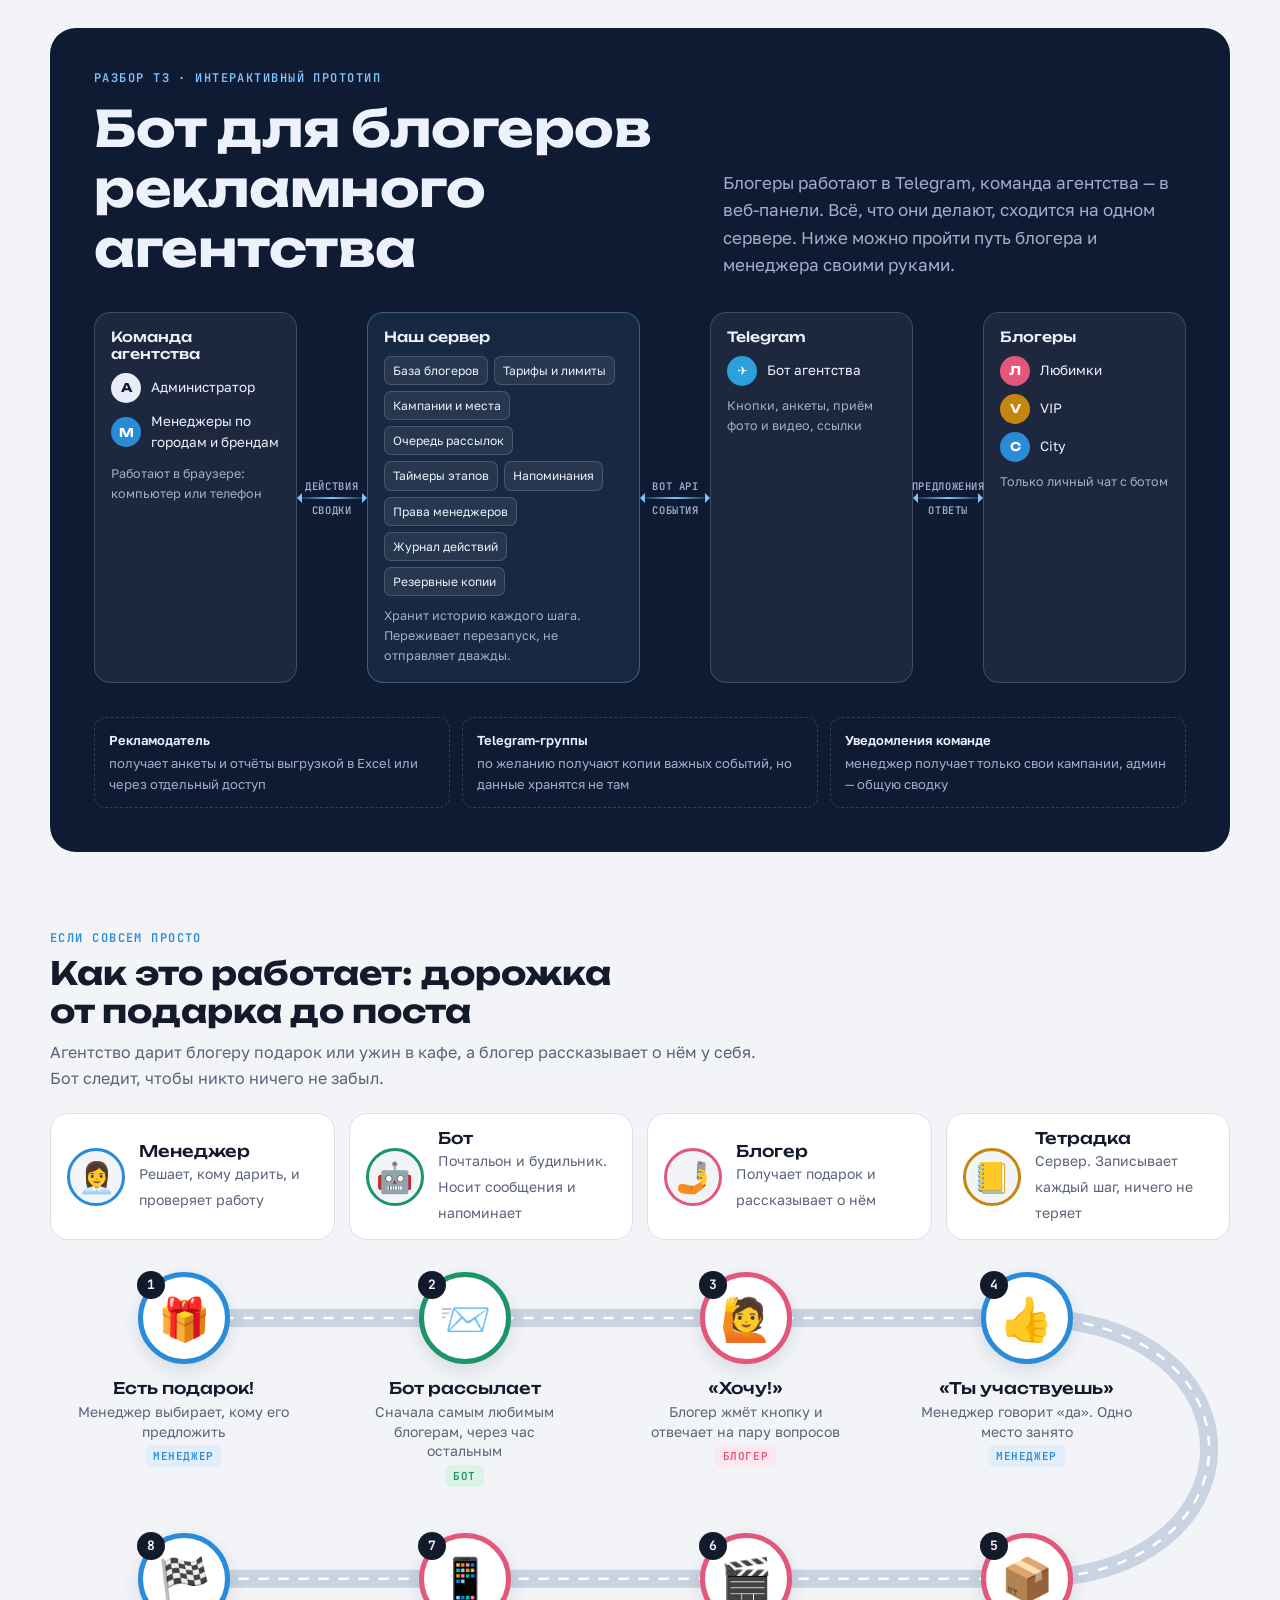
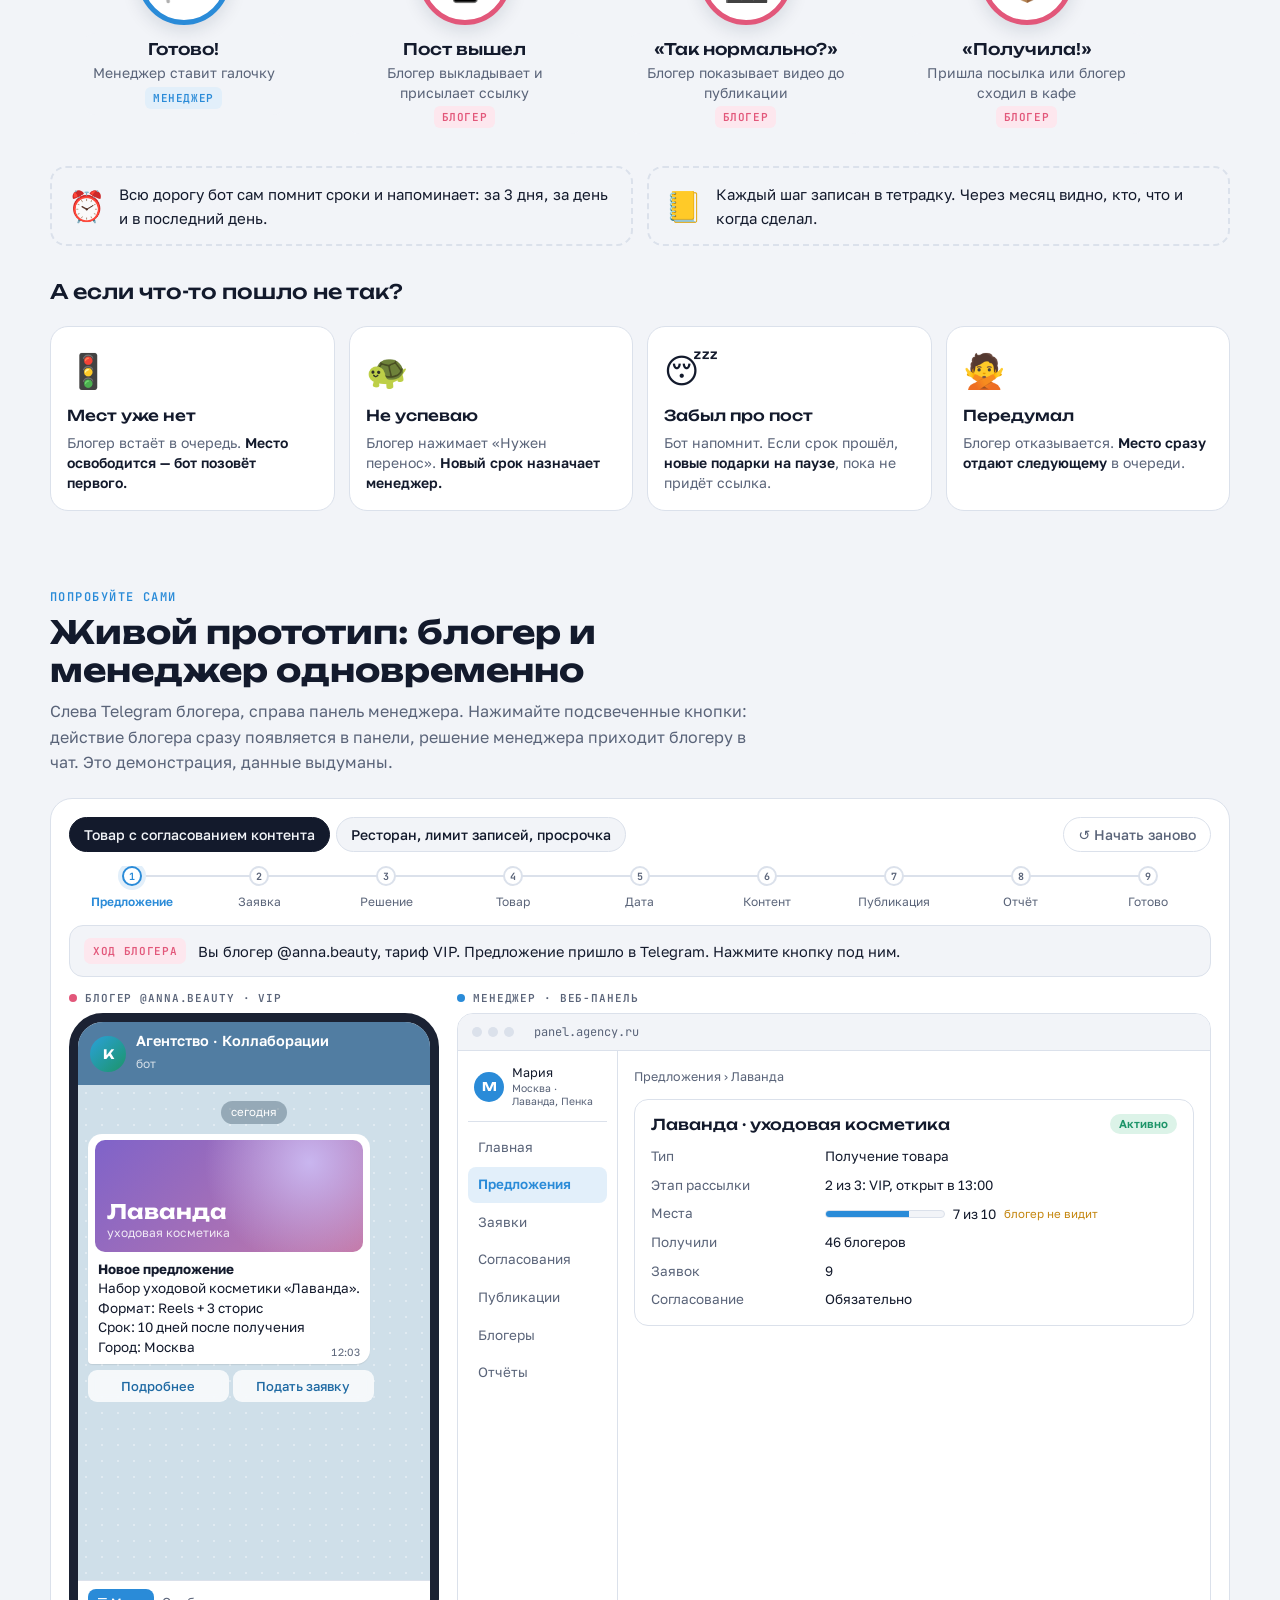
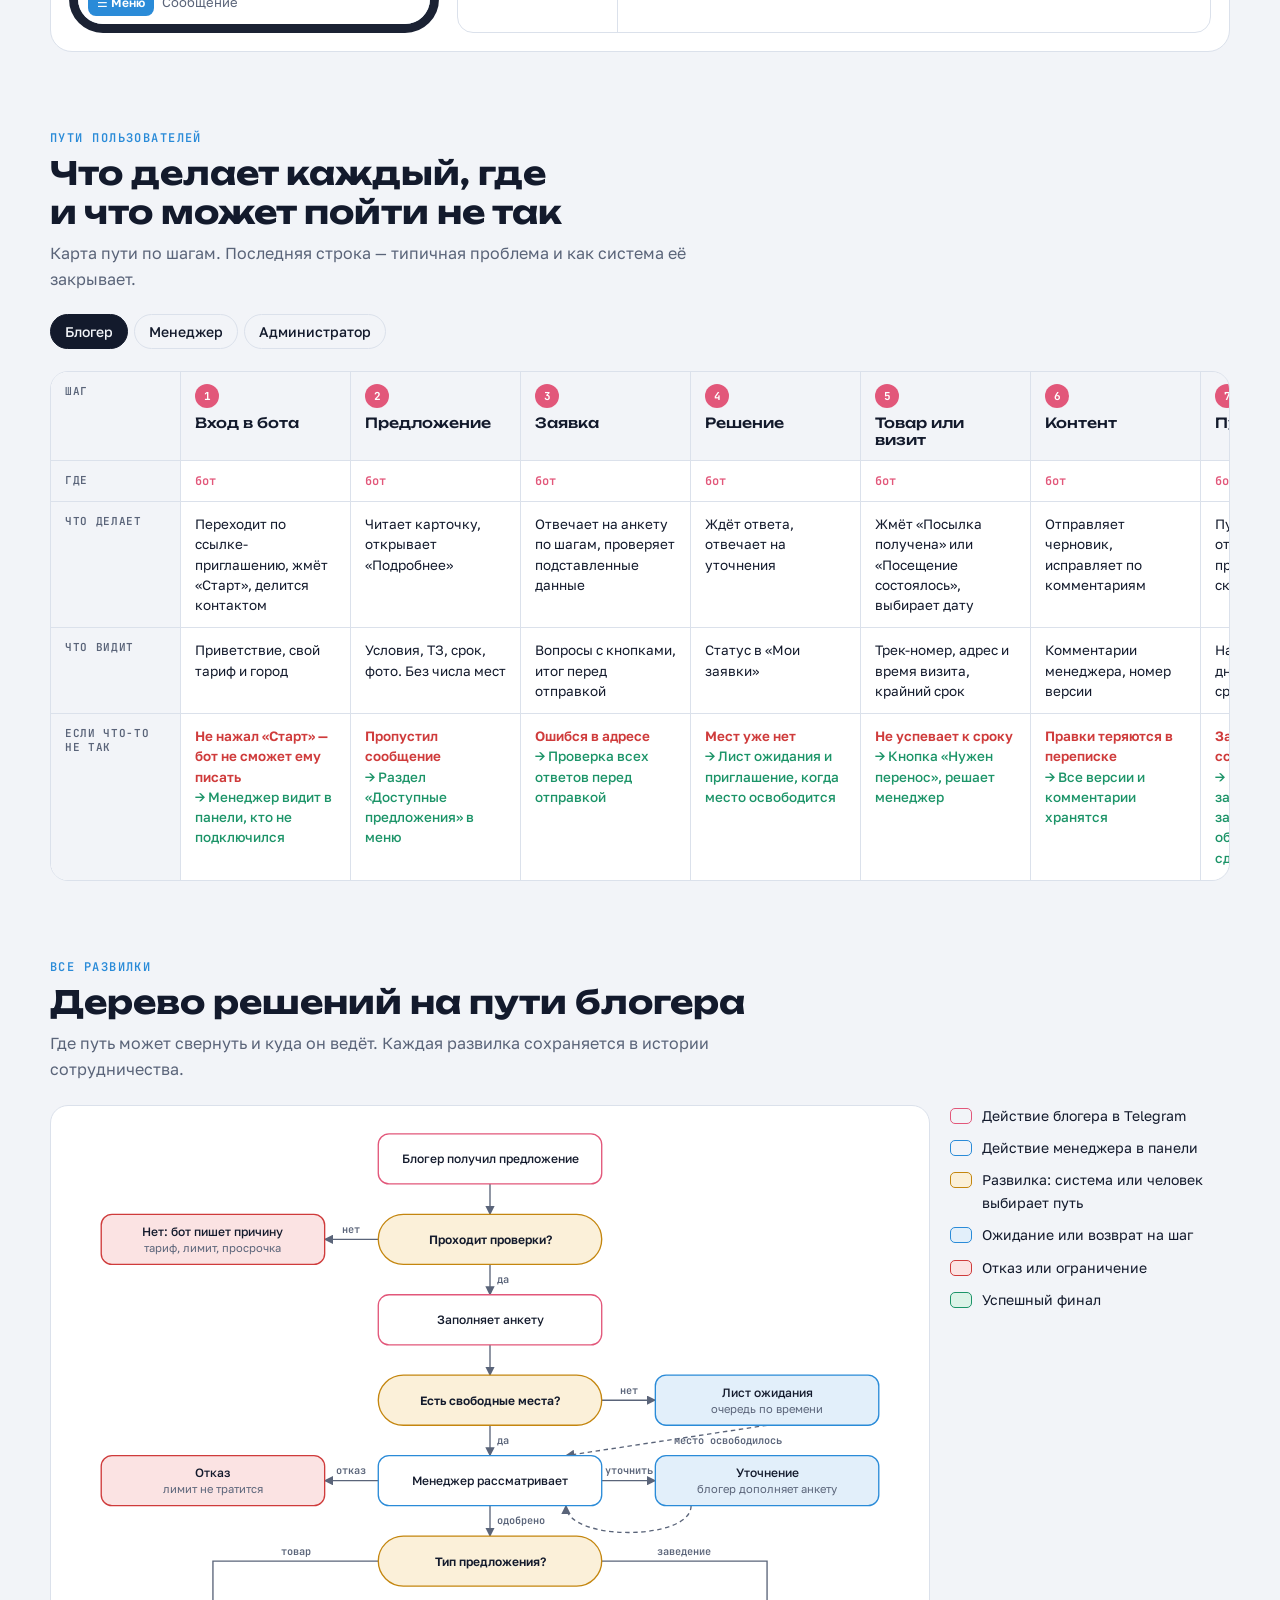
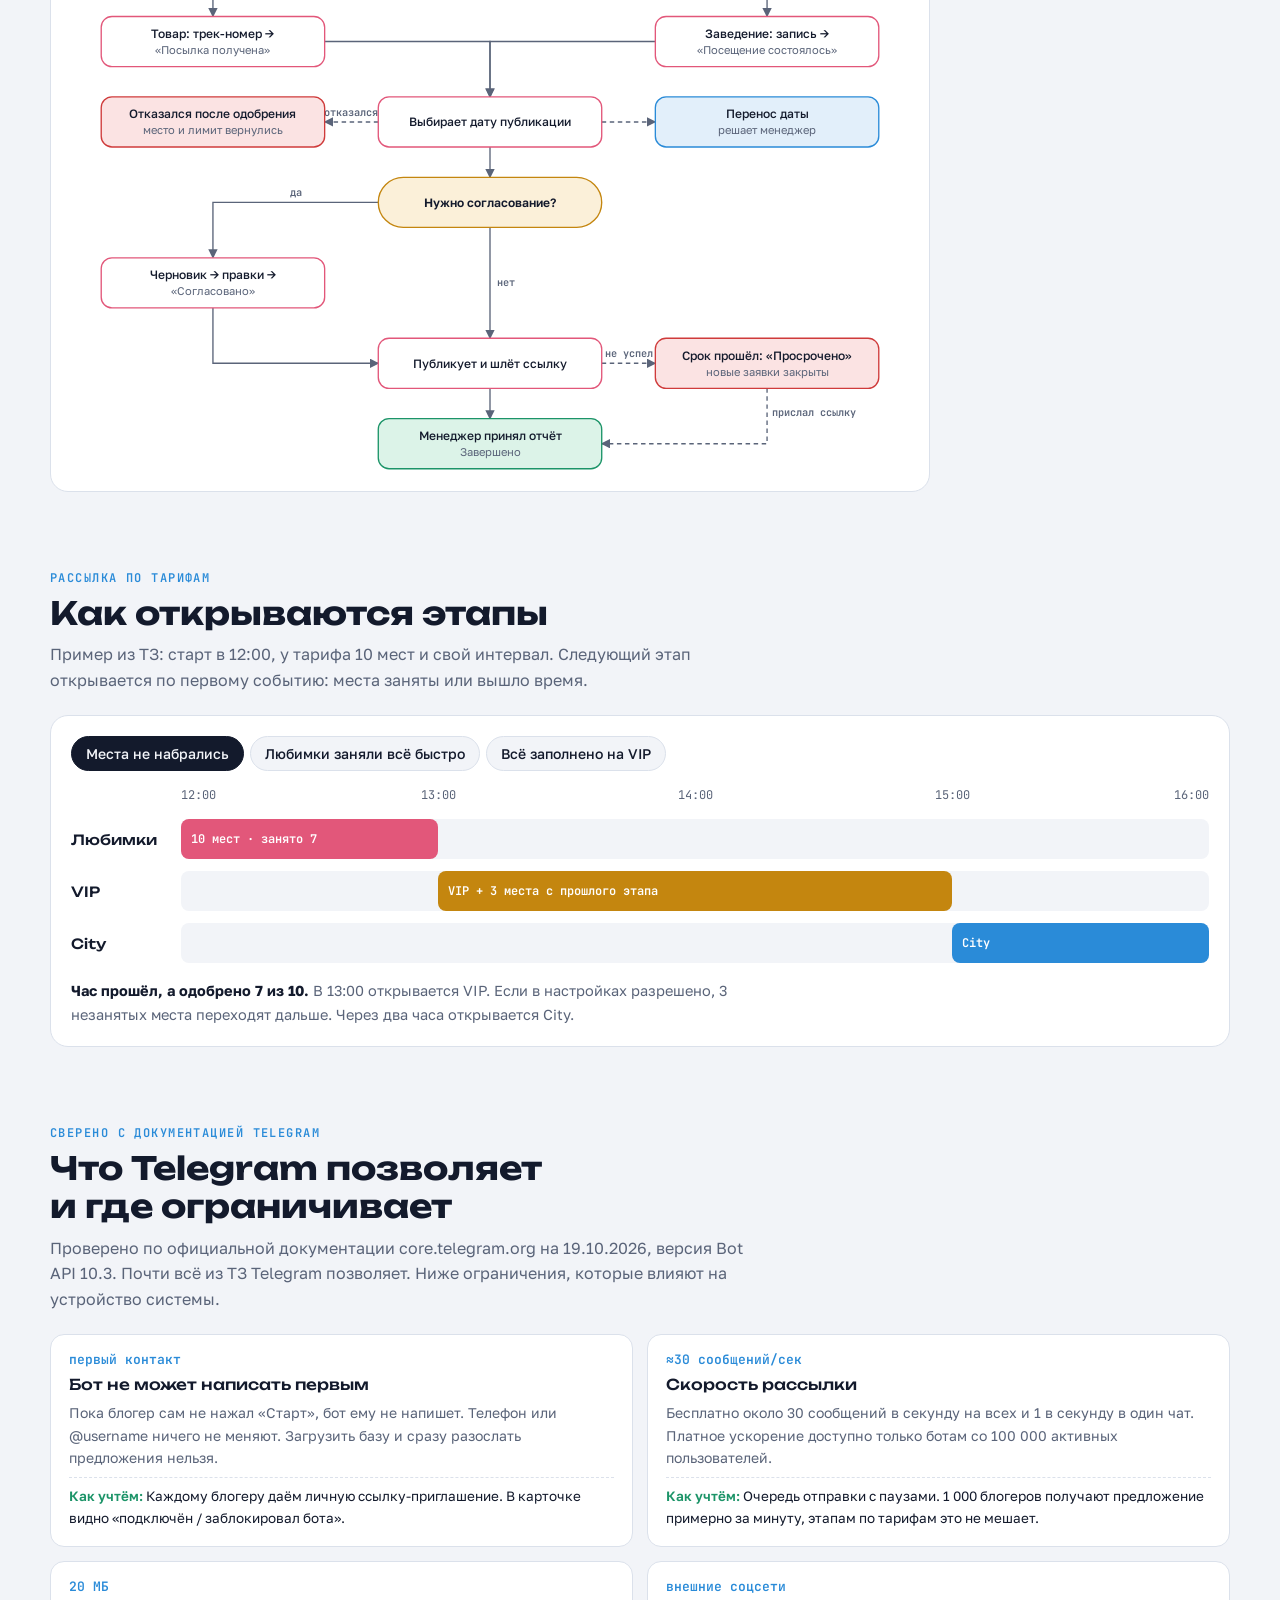
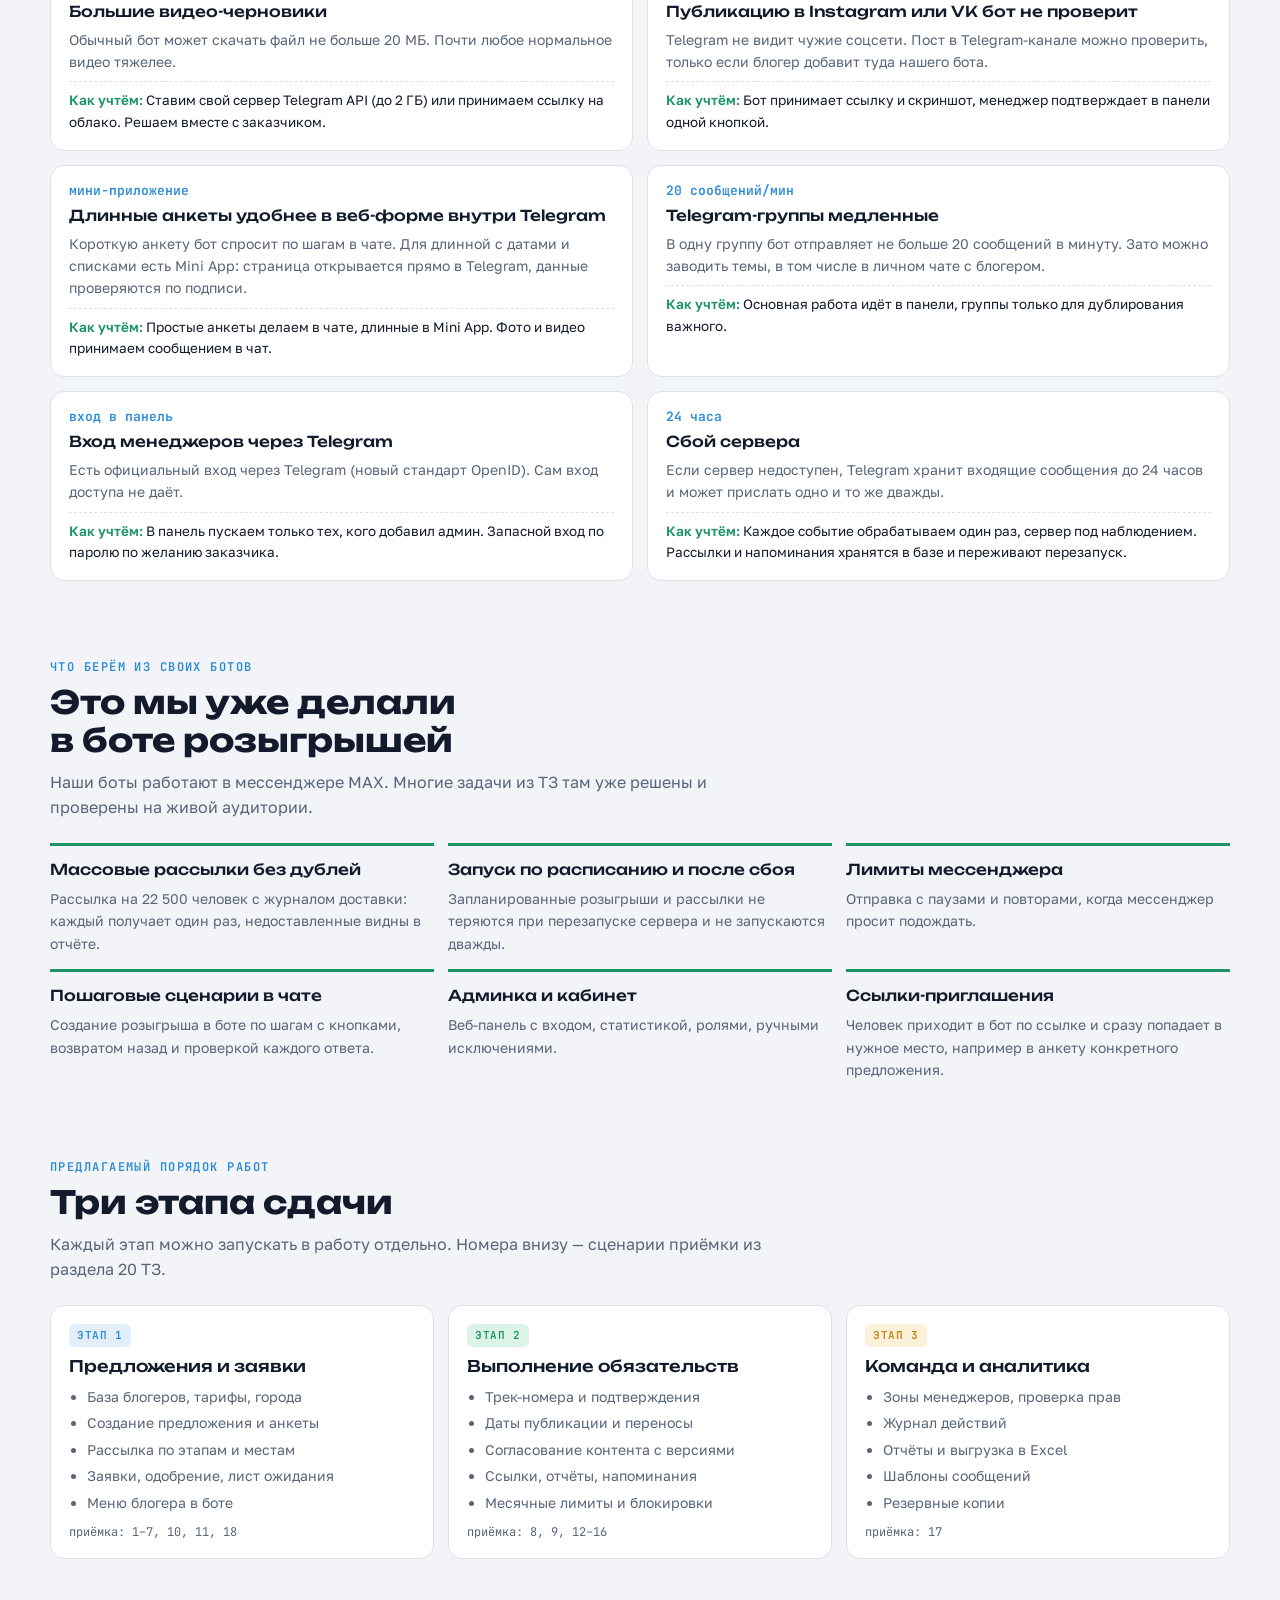
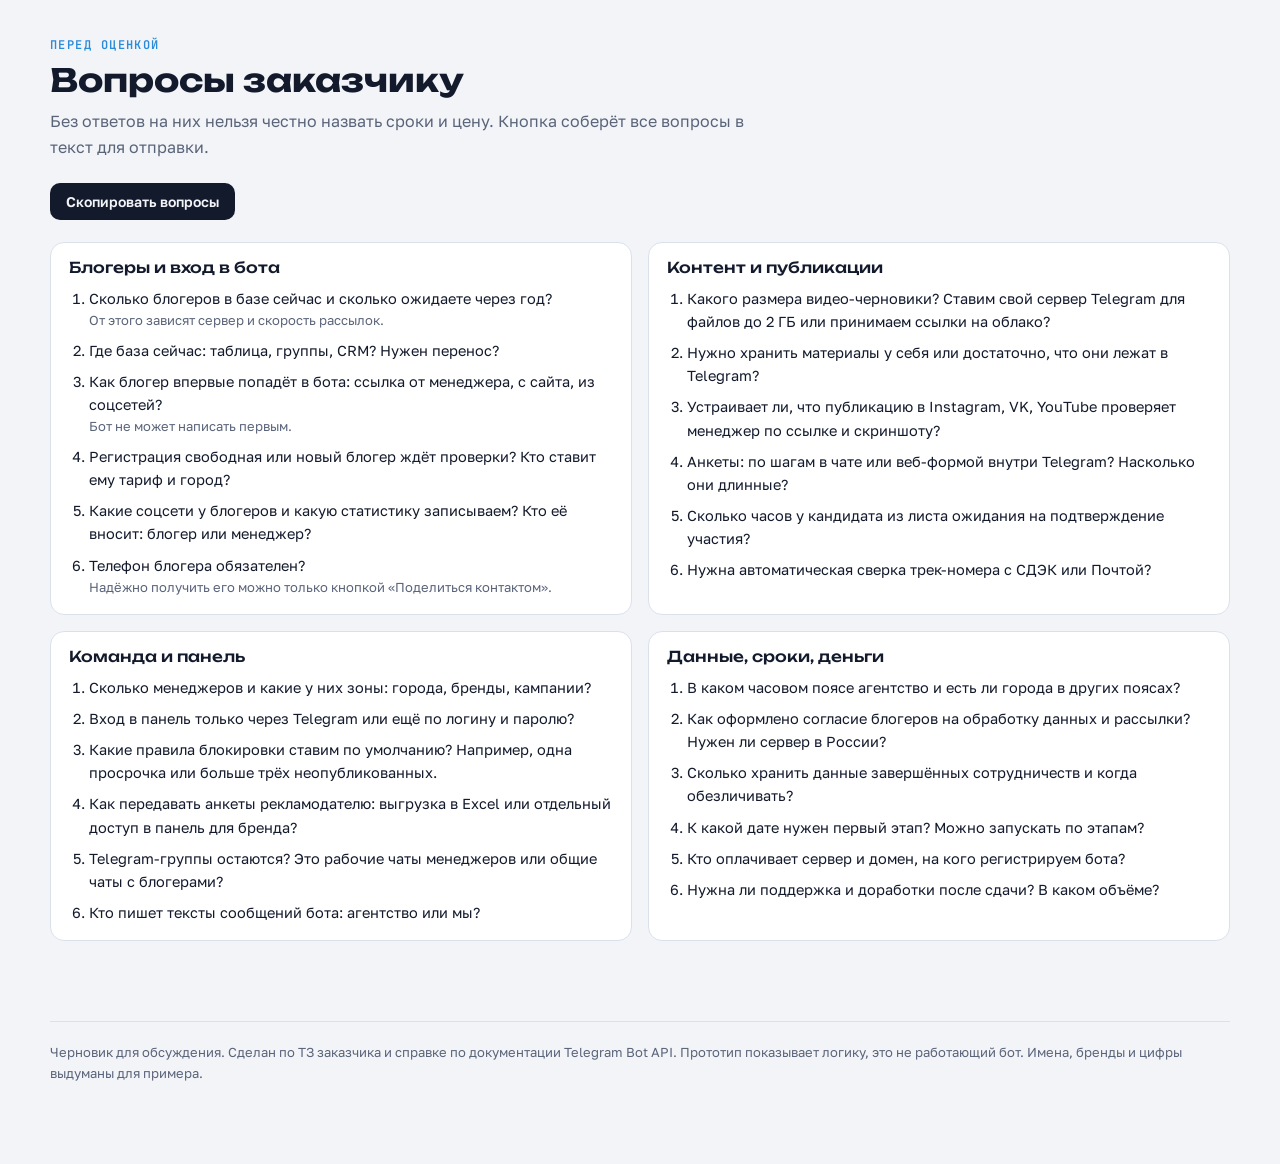
==== index.html @ 1ff4765a "Разбор ТЗ: интерактивный прототип бота агентства для блогеров Co-Authored-By: Claude Opus 5.5 <norep" ====
<!doctype html>
<html lang="ru">
<head>
<meta charset="utf-8">
<meta name="viewport" content="width=device-width, initial-scale=1, viewport-fit=cover">
<style>body{margin:0}[hidden]{display:none!important}img{max-width:100%}</style>
</head>
<body>
<title>Бот для блогеров агентства</title>
<meta name="claude:viewport-fit-sides" content="cover">
<link rel="preconnect" href="https://fonts.googleapis.com">
<link rel="stylesheet" href="https://fonts.googleapis.com/css2?family=Unbounded:wght@500;700&family=Golos+Text:wght@400;500;600&family=JetBrains+Mono:wght@400;600&display=swap">
<style>
/* Layout: тёмная «карта экосистемы» сверху, затем живой прототип (телефон + панель), карты путей по ролям, дерево развилок, справка */
:root{
  --bg:#f2f4f8; --surface:#ffffff; --ink:#131a2c; --muted:#5a6479; --line:#dbe1eb;
  --sky:#2a8bd8; --sky-soft:#e2effa;
  --coral:#e2577a; --coral-soft:#fde7ee;
  --gold:#c4860f; --gold-soft:#fbf0d9;
  --mint:#1c9468; --mint-soft:#dcf3e8;
  --red:#cf3b3b; --red-soft:#fbe3e3;
  --hero:#0f1b33; --hero-ink:#ecf1fb; --hero-mut:#9eb0cd; --hero-box:rgba(255,255,255,.06); --hero-line:rgba(255,255,255,.16);
  --road:#c9d3e2; --frame:#1b2233; --tg-head:#517da2; --chat:#cfdfe9; --chat-dot:rgba(255,255,255,.35);
  --bubble:#ffffff; --bubble-me:#e1f7cb; --ik:rgba(255,255,255,.78); --ik-ink:#1f6aa3; --sep:rgba(40,70,90,.35);
  --f-display:"Unbounded","Golos Text",system-ui,sans-serif;
  --f-body:"Golos Text",system-ui,-apple-system,"Segoe UI",sans-serif;
  --f-mono:"JetBrains Mono",ui-monospace,Consolas,monospace;
}
@media (prefers-color-scheme:dark){:root:not([data-theme="light"]){
  --bg:#0e121b; --surface:#161c29; --ink:#e6eaf3; --muted:#98a2b7; --line:#283044;
  --sky:#5aaef0; --sky-soft:#152f48; --coral:#f07b98; --coral-soft:#3a1c26;
  --gold:#e2a93b; --gold-soft:#35280e; --mint:#4cc797; --mint-soft:#113226; --red:#ef6b6b; --red-soft:#391616;
  --hero:#0a1426; --frame:#05080f; --tg-head:#24364a; --chat:#0f1a26; --chat-dot:rgba(255,255,255,.04); --road:#2c3850;
  --bubble:#1d2b3a; --bubble-me:#2b5278; --ik:rgba(120,170,220,.16); --ik-ink:#9fd0ff; --sep:rgba(0,0,0,.45); color-scheme:dark}}
:root[data-theme="dark"]{
  --bg:#0e121b; --surface:#161c29; --ink:#e6eaf3; --muted:#98a2b7; --line:#283044;
  --sky:#5aaef0; --sky-soft:#152f48; --coral:#f07b98; --coral-soft:#3a1c26;
  --gold:#e2a93b; --gold-soft:#35280e; --mint:#4cc797; --mint-soft:#113226; --red:#ef6b6b; --red-soft:#391616;
  --hero:#0a1426; --frame:#05080f; --tg-head:#24364a; --chat:#0f1a26; --chat-dot:rgba(255,255,255,.04); --road:#2c3850;
  --bubble:#1d2b3a; --bubble-me:#2b5278; --ik:rgba(120,170,220,.16); --ik-ink:#9fd0ff; --sep:rgba(0,0,0,.45); color-scheme:dark}

*{box-sizing:border-box}
body{background:var(--bg);color:var(--ink);font:16px/1.6 var(--f-body);
  padding-left:max(16px,env(safe-area-inset-left,0px));padding-right:max(16px,env(safe-area-inset-right,0px))}
.wrap{max-width:1180px;margin:0 auto;padding-block:28px 80px;display:flex;flex-direction:column;gap:80px}
h1,h2,h3{font-family:var(--f-display);text-wrap:balance;line-height:1.2;margin:0}
h1{font-size:clamp(28px,4.6vw,50px);font-weight:700;letter-spacing:-.01em}
h2{font-size:clamp(22px,3vw,32px);font-weight:700}
h3{font-size:16px;font-weight:500}
p{margin:0}
button{font-family:inherit}
:focus-visible{outline:2px solid var(--sky);outline-offset:2px}
.eyebrow{font:600 12px/1 var(--f-mono);letter-spacing:.12em;text-transform:uppercase;color:var(--sky)}
section{display:flex;flex-direction:column;gap:22px}
.sec-head{display:flex;flex-direction:column;gap:10px;max-width:72ch}
.sec-head p{color:var(--muted)}
.pill{font:600 11.5px var(--f-body);padding:3px 9px;border-radius:999px;white-space:nowrap;display:inline-block}
.p-new{background:var(--sky-soft);color:var(--sky)} .p-wait{background:var(--gold-soft);color:var(--gold)}
.p-ok{background:var(--mint-soft);color:var(--mint)} .p-bad{background:var(--red-soft);color:var(--red)} .p-mut{background:var(--bg);color:var(--muted);border:1px solid var(--line)}

/* ===== HERO / ЭКОСИСТЕМА ===== */
.hero{background:var(--hero);color:var(--hero-ink);border-radius:26px;padding:clamp(22px,4vw,44px);display:flex;flex-direction:column;gap:34px;color-scheme:dark}
.hero .eyebrow{color:#7cc4ff}
.hero-top{display:grid;grid-template-columns:1.3fr 1fr;gap:28px;align-items:end}
.hero-top p{color:var(--hero-mut);font-size:17px;max-width:56ch}
.hero-top>div{display:flex;flex-direction:column;gap:14px;min-width:0}
.eco{display:grid;grid-template-columns:1fr 70px 1.35fr 70px 1fr 70px 1fr;align-items:stretch}
.node{background:var(--hero-box);border:1px solid var(--hero-line);border-radius:16px;padding:16px;display:flex;flex-direction:column;gap:10px;min-width:0}
.node h3{font-size:14px;color:var(--hero-ink)}
.node .sub{font-size:12.5px;color:var(--hero-mut)}
.node.core{background:rgba(124,196,255,.08);border-color:rgba(124,196,255,.35)}
.ppl{display:flex;flex-direction:column;gap:8px}
.ppl div{display:flex;gap:10px;align-items:center;font-size:13.5px}
.av{width:30px;height:30px;border-radius:50%;display:grid;place-items:center;font:700 12px var(--f-display);color:#fff;flex:0 0 30px}
.av.a{background:#e7ecf6;color:#0f1b33} .av.m{background:#2a8bd8} .av.b{background:#e2577a} .av.t{background:#2aa1da}
.mods{display:flex;flex-wrap:wrap;gap:6px}
.mods span{font-size:12px;padding:4px 8px;border-radius:7px;background:rgba(255,255,255,.07);border:1px solid var(--hero-line)}
.link{display:flex;flex-direction:column;align-items:center;justify-content:center;gap:4px;font:600 10.5px var(--f-mono);color:var(--hero-mut);text-transform:uppercase;letter-spacing:.06em;text-align:center}
.link i{display:block;width:100%;height:2px;background:linear-gradient(90deg,transparent,#7cc4ff,transparent);position:relative}
.link i::before,.link i::after{content:"";position:absolute;top:-4px;border:5px solid transparent}
.link i::after{right:0;border-left-color:#7cc4ff;border-right:0}
.link i::before{left:0;border-right-color:#7cc4ff;border-left:0}
.eco-bottom{display:grid;grid-template-columns:repeat(3,1fr);gap:12px}
.eco-bottom div{border:1px dashed var(--hero-line);border-radius:12px;padding:12px 14px;font-size:13px;color:var(--hero-mut)}
.eco-bottom b{color:var(--hero-ink);font-weight:600;display:block;margin-bottom:2px}
.packets{position:absolute;inset:0;pointer-events:none}

/* ===== ПРОСТАЯ ДОРОЖКА ===== */
.cast{display:grid;grid-template-columns:repeat(4,1fr);gap:14px}
.who{display:flex;gap:14px;align-items:center;background:var(--surface);border:1px solid var(--line);border-radius:18px;padding:14px 16px;min-width:0}
.who .face{flex:0 0 58px;height:58px;border-radius:50%;display:grid;place-items:center;font-size:30px;border:3px solid;background:var(--bg)}
.who b{font:500 16px var(--f-display);display:block}
.who span{font-size:14px;color:var(--muted);line-height:1.4}
.road{position:relative;display:grid;grid-template-columns:repeat(4,1fr);row-gap:40px;column-gap:14px;padding:10px 70px 10px 0}
.road svg.path{position:absolute;inset:0;width:100%;height:100%;overflow:visible;pointer-events:none;z-index:0}
.road .base{stroke:var(--road);stroke-width:18;fill:none;stroke-linecap:round}
.road .dash{stroke:var(--surface);stroke-width:2.5;fill:none;stroke-dasharray:10 10;animation:march 1.2s linear infinite}
@keyframes march{to{stroke-dashoffset:-20}}
.stop{position:relative;z-index:1;display:flex;flex-direction:column;align-items:center;text-align:center;gap:8px;min-width:0}
.stop .ico{width:92px;height:92px;border-radius:50%;display:grid;place-items:center;font-size:42px;background:var(--surface);border:5px solid var(--sky);box-shadow:0 6px 18px rgba(20,30,60,.12);position:relative}
.stop .ico em{position:absolute;top:-6px;left:-6px;width:28px;height:28px;border-radius:50%;background:var(--ink);color:var(--bg);font:700 13px/28px var(--f-mono);font-style:normal}
.stop[data-w="b"] .ico{border-color:var(--coral)} .stop[data-w="t"] .ico{border-color:var(--mint)}
.stop .txt{background:var(--bg);border-radius:12px;padding:6px 10px;display:flex;flex-direction:column;gap:4px;align-items:center}
.stop b{font:500 16px/1.25 var(--f-display)}
.stop p{font-size:14px;color:var(--muted);line-height:1.4;max-width:24ch}
.tag{font:600 11px var(--f-mono);letter-spacing:.06em;text-transform:uppercase;padding:4px 8px;border-radius:6px}
.tag.m{background:var(--sky-soft);color:var(--sky)} .tag.b{background:var(--coral-soft);color:var(--coral)} .tag.t{background:var(--mint-soft);color:var(--mint)}
.road .stop:nth-child(6){grid-row:2;grid-column:4} .road .stop:nth-child(7){grid-row:2;grid-column:3}
.road .stop:nth-child(8){grid-row:2;grid-column:2} .road .stop:nth-child(9){grid-row:2;grid-column:1}
.always{display:grid;grid-template-columns:1fr 1fr;gap:14px}
.always div{display:flex;gap:14px;align-items:center;border:2px dashed var(--line);border-radius:16px;padding:14px 16px;font-size:15px}
.always i{font-style:normal;font-size:30px}
.oops{display:grid;grid-template-columns:repeat(4,1fr);gap:14px}
.oops div{background:var(--surface);border:1px solid var(--line);border-radius:18px;padding:16px;display:flex;flex-direction:column;gap:8px;min-width:0}
.oops i{font-style:normal;font-size:34px}
.oops b{font:500 15px var(--f-display)}
.oops p{font-size:14px;color:var(--muted);line-height:1.45}
.oops p strong{color:var(--ink);font-weight:600}
@media (max-width:900px){
  .cast,.oops{grid-template-columns:1fr 1fr}
  .always{grid-template-columns:1fr}
  .road{grid-template-columns:1fr;row-gap:22px;padding:0}
  .road .stop:nth-child(n){grid-row:auto;grid-column:1}
  .stop{flex-direction:row;text-align:left;align-items:center}
  .stop .ico{flex:0 0 76px;width:76px;height:76px;font-size:34px}
  .stop .ico em{left:auto;right:-6px}
  .stop .txt{align-items:flex-start}
  .stop p{max-width:none}
}
@media (max-width:520px){.cast,.oops{grid-template-columns:1fr}}

/* ===== ПРОТОТИП ===== */
.sim{background:var(--surface);border:1px solid var(--line);border-radius:22px;padding:18px;display:flex;flex-direction:column;gap:14px}
.sim-top{display:flex;flex-wrap:wrap;gap:10px;align-items:center;justify-content:space-between}
.seg{display:flex;gap:6px;flex-wrap:wrap}
.seg button{font:500 14px var(--f-body);padding:8px 14px;border-radius:999px;border:1px solid var(--line);background:var(--bg);color:var(--ink);cursor:pointer}
.seg button[aria-pressed="true"]{background:var(--ink);color:var(--bg);border-color:var(--ink)}
.restart{font:500 14px var(--f-body);padding:8px 14px;border-radius:999px;border:1px solid var(--line);background:transparent;color:var(--muted);cursor:pointer}
.progress-scroll{overflow-x:auto}
.progress{display:grid;grid-template-columns:repeat(9,minmax(78px,1fr));min-width:700px}
.pg{display:flex;flex-direction:column;align-items:center;gap:6px;font-size:12px;color:var(--muted);position:relative;text-align:center}
.pg::before{content:"";position:absolute;top:9px;left:-50%;width:100%;height:2px;background:var(--line);z-index:0}
.pg:first-child::before{content:none}
.pg i{width:20px;height:20px;border-radius:50%;border:2px solid var(--line);background:var(--surface);z-index:1;display:grid;place-items:center;font:700 10px var(--f-mono);font-style:normal}
.pg.done{color:var(--ink)} .pg.done i{background:var(--mint);border-color:var(--mint);color:#fff}
.pg.done::before,.pg.cur::before{background:var(--mint)}
.pg.cur{color:var(--sky);font-weight:600} .pg.cur i{border-color:var(--sky);box-shadow:0 0 0 4px var(--sky-soft)}
.pg.skip{opacity:.45;text-decoration:line-through}
.hintbar{display:flex;gap:12px;align-items:center;padding:12px 14px;border-radius:14px;background:var(--bg);border:1px solid var(--line);min-height:52px}
.turn{font:600 11px var(--f-mono);letter-spacing:.06em;text-transform:uppercase;padding:6px 9px;border-radius:7px;white-space:nowrap}
.turn.b{background:var(--coral-soft);color:var(--coral)} .turn.m{background:var(--sky-soft);color:var(--sky)} .turn.e{background:var(--mint-soft);color:var(--mint)}
.hint{font-size:14.5px}
.sim-body{display:grid;grid-template-columns:minmax(300px,370px) minmax(0,1fr);gap:18px;align-items:start}
.side-label{font:600 11px var(--f-mono);letter-spacing:.08em;text-transform:uppercase;color:var(--muted);margin-bottom:8px;display:flex;align-items:center;gap:8px}
.side-label i{width:8px;height:8px;border-radius:50%}

/* телефон */
.tgp{border:9px solid var(--frame);border-radius:34px;overflow:hidden;display:flex;flex-direction:column;height:620px;background:var(--chat)}
.tgp-head{background:var(--tg-head);color:#fff;display:flex;gap:10px;padding:10px 12px;align-items:center}
.tgp-head .av{width:36px;height:36px;flex-basis:36px;background:linear-gradient(135deg,#2aa1da,#1c9468);font-size:13px}
.tgp-head b{font-size:14.5px;font-weight:600;display:block;line-height:1.2}
.tgp-head small{font-size:12px;opacity:.75}
.tgp-chat{flex:1;overflow-y:auto;padding:12px 10px;display:flex;flex-direction:column;gap:6px;
  background-color:var(--chat);background-image:radial-gradient(var(--chat-dot) 1.2px,transparent 1.3px);background-size:16px 16px;scroll-behavior:smooth}
.bb{max-width:86%;padding:7px 10px 6px;border-radius:14px;font-size:13.5px;line-height:1.45;color:var(--ink);box-shadow:0 1px 1px rgba(0,0,0,.08);animation:pop .22s ease-out}
.bb.bot{align-self:flex-start;background:var(--bubble);border-bottom-left-radius:4px}
.bb.me{align-self:flex-end;background:var(--bubble-me);border-bottom-right-radius:4px}
.bb .tm{float:right;font-size:10.5px;color:var(--muted);margin:7px 0 -2px 10px;font-variant-numeric:tabular-nums}
.bb i{font-style:italic}
.ikb{align-self:flex-start;width:86%;display:grid;grid-template-columns:repeat(2,1fr);gap:4px;animation:pop .22s ease-out}
.ikb button{background:var(--ik);color:var(--ik-ink);border:0;border-radius:9px;padding:8px 6px;font:500 13px var(--f-body);cursor:pointer;backdrop-filter:blur(4px)}
.ikb button.full{grid-column:1/-1}
.ikb button:hover{filter:brightness(1.08)}
.ikb.used button{opacity:.4;pointer-events:none}
.ikb.live button{animation:glow 1.6s ease-in-out infinite}
.sep{align-self:center;font-size:11.5px;background:var(--sep);color:#fff;padding:2px 10px;border-radius:999px;margin:4px 0}
.typing{align-self:flex-start;background:var(--bubble);border-radius:14px;padding:10px 12px;display:flex;gap:4px}
.typing span{width:6px;height:6px;border-radius:50%;background:var(--muted);animation:blink 1s infinite}
.typing span:nth-child(2){animation-delay:.15s}.typing span:nth-child(3){animation-delay:.3s}
.offer-img{height:112px;border-radius:10px;margin:-1px -3px 8px;display:flex;flex-direction:column;justify-content:flex-end;padding:10px 12px;color:#fff}
.offer-img span{font:700 20px var(--f-display)} .offer-img small{font-size:12px;opacity:.85}
.og{background:radial-gradient(circle at 80% 20%,#c9b6ef,transparent 45%),linear-gradient(135deg,#7f63c9,#c57aa8)}
.or{background:radial-gradient(circle at 75% 25%,#f0c48a,transparent 45%),linear-gradient(135deg,#b06a32,#5a3018)}
.thumb{width:190px;max-width:100%;height:110px;border-radius:10px;background:linear-gradient(135deg,#283a52,#101826);display:grid;place-items:center;color:#fff;font-size:26px;margin-bottom:6px}
.thumb.img{background:linear-gradient(135deg,#e7eef7,#c7d6e8);color:#33465f;font-size:12px}
.fname{font-size:12px;color:var(--muted)}
.tgp-input{display:flex;align-items:center;gap:8px;padding:8px 10px;background:var(--surface);border-top:1px solid var(--line);font-size:13px;color:var(--muted)}
.tgp-input .menu{background:var(--sky);color:#fff;border-radius:8px;padding:4px 9px;font-weight:600;font-size:12px}

/* панель */
.pn{border:1px solid var(--line);border-radius:16px;overflow:hidden;background:var(--surface);display:flex;flex-direction:column;min-width:0;min-height:620px}
.pn-bar{display:flex;gap:6px;align-items:center;padding:10px 14px;border-bottom:1px solid var(--line);font:12px var(--f-mono);color:var(--muted);background:var(--bg)}
.pn-bar i{width:10px;height:10px;border-radius:50%;background:var(--line)}
.pn-grid{display:grid;grid-template-columns:160px minmax(0,1fr);flex:1}
.pn-side{border-right:1px solid var(--line);padding:14px 10px;display:flex;flex-direction:column;gap:2px;font-size:13.5px}
.pn-side .me{display:flex;gap:8px;align-items:center;padding:0 6px 12px;margin-bottom:6px;border-bottom:1px solid var(--line);font-size:12.5px;line-height:1.3}
.pn-side .me small{color:var(--muted);display:block}
.pn-side span.t{padding:7px 10px;border-radius:8px;color:var(--muted);display:flex;justify-content:space-between}
.pn-side span.t.on{background:var(--sky-soft);color:var(--sky);font-weight:600}
.pn-side span.t em{font-style:normal;font:600 11px var(--f-mono);background:var(--coral);color:#fff;border-radius:999px;padding:1px 6px}
.pn-main{padding:16px;display:flex;flex-direction:column;gap:12px;min-width:0}
.pn-main.flash{animation:flash .7s ease-out}
.crumb{font-size:12.5px;color:var(--muted)}
.pcard{border:1px solid var(--line);border-radius:14px;padding:14px 16px;display:flex;flex-direction:column;gap:12px}
.pc-h{display:flex;justify-content:space-between;gap:10px;align-items:center;flex-wrap:wrap}
.pc-h b{font:500 15px var(--f-display)}
dl.kv{display:grid;grid-template-columns:minmax(110px,160px) minmax(0,1fr);gap:7px 14px;margin:0;font-size:13.5px}
dl.kv dt{color:var(--muted)} dl.kv dd{margin:0;min-width:0;overflow-wrap:anywhere}
.seats{display:inline-flex;align-items:center;gap:8px;flex-wrap:wrap}
.seat-bar{width:120px;height:8px;border-radius:99px;background:var(--bg);border:1px solid var(--line);overflow:hidden;display:inline-block}
.seat-bar i{display:block;height:100%;background:var(--sky);transition:width .5s}
.seats em{font-style:normal;font-size:11.5px;color:var(--gold)}
.input{border:1px solid var(--line);border-radius:8px;padding:6px 10px;font:13px var(--f-mono);background:var(--bg);display:inline-block}
.vers{display:flex;gap:10px;flex-wrap:wrap}
.ver{border:1px solid var(--line);border-radius:10px;padding:8px;display:flex;flex-direction:column;gap:4px;font-size:12.5px;width:170px}
.ver .thumb{width:100%;height:80px;font-size:20px;margin:0}
.ver.old{opacity:.6}
.note{font-size:12.5px;color:var(--muted);border-left:3px solid var(--gold);padding-left:10px}
.hist{margin:0;padding-left:18px;font-size:13px;color:var(--muted);display:flex;flex-direction:column;gap:3px;font-variant-numeric:tabular-nums}
.pacts{display:flex;gap:8px;flex-wrap:wrap}
.pacts button{font:600 13.5px var(--f-body);padding:9px 14px;border-radius:10px;border:1px solid var(--line);background:var(--surface);color:var(--ink);cursor:pointer}
.pacts .a-ok{background:var(--mint);border-color:var(--mint);color:#fff}
.pacts .a-warn{background:var(--gold);border-color:var(--gold);color:#fff}
.pacts .a-bad{color:var(--red);border-color:var(--red)}
.pacts.live .a-ok,.pacts.live .a-warn{animation:glow 1.6s ease-in-out infinite}
.mini{width:100%;border-collapse:collapse;font-size:13px}
.mini th{text-align:left;font:600 10.5px var(--f-mono);letter-spacing:.06em;text-transform:uppercase;color:var(--muted);padding:6px 8px;border-bottom:1px solid var(--line)}
.mini td{padding:7px 8px;border-bottom:1px solid var(--line);font-variant-numeric:tabular-nums}
.mini tr.hl td{background:var(--sky-soft)}
.tbl-scroll{overflow-x:auto}

@keyframes pop{from{transform:translateY(6px);opacity:.3}to{transform:none;opacity:1}}
@keyframes glow{0%,100%{box-shadow:0 0 0 0 rgba(42,139,216,0)}50%{box-shadow:0 0 0 5px rgba(42,139,216,.28)}}
@keyframes blink{0%,100%{opacity:.25}50%{opacity:1}}
@keyframes flash{from{background:var(--sky-soft)}to{background:transparent}}
@media (prefers-reduced-motion:reduce){*{animation:none!important;transition:none!important;scroll-behavior:auto!important}}

/* ===== ПУТИ ПО РОЛЯМ ===== */
.roles{display:flex;gap:6px;flex-wrap:wrap}
.jr-scroll{overflow-x:auto;border:1px solid var(--line);border-radius:18px;background:var(--surface)}
.jr{display:grid;min-width:1000px}
.jr .c{padding:12px 14px;border-bottom:1px solid var(--line);border-right:1px solid var(--line);font-size:13.5px;line-height:1.5;min-width:0}
.jr .rl{font:600 11px var(--f-mono);letter-spacing:.06em;text-transform:uppercase;color:var(--muted);background:var(--bg);position:sticky;left:0;z-index:1}
.jr .hd{display:flex;flex-direction:column;gap:6px;background:var(--bg)}
.jr .hd b{font:500 14px var(--f-display)}
.jr .hd .n{width:24px;height:24px;border-radius:50%;display:grid;place-items:center;font:700 11px var(--f-mono);color:#fff}
.jr .where{font:600 12px var(--f-mono)}
.jr .risk{color:var(--muted)}
.jr .risk b{display:block;color:var(--red);font-weight:600}
.jr .risk span{display:block;color:var(--mint);font-weight:500}
.jr .last{border-bottom:0}

/* ===== ДЕРЕВО ===== */
.tree-wrap{display:grid;grid-template-columns:minmax(0,1fr) 280px;gap:20px;align-items:start}
.tree-scroll{overflow-x:auto;background:var(--surface);border:1px solid var(--line);border-radius:18px;padding:10px}
.tree-scroll svg{display:block;min-width:760px;width:100%;height:auto}
.tn rect{fill:var(--surface);stroke:var(--line);stroke-width:1.5}
.tn text{fill:var(--ink);font:500 13.5px var(--f-body)}
.tn.k-b rect{stroke:var(--coral)} .tn.k-m rect{stroke:var(--sky)}
.tn.k-d rect{fill:var(--gold-soft);stroke:var(--gold)} .tn.k-d text{font-weight:600}
.tn.k-bad rect{fill:var(--red-soft);stroke:var(--red)} .tn.k-ok rect{fill:var(--mint-soft);stroke:var(--mint)} .tn.k-w rect{fill:var(--sky-soft);stroke:var(--sky)}
.te{stroke:var(--muted);stroke-width:1.5;fill:none}
.te.d{stroke-dasharray:5 4}
.tl-lbl{fill:var(--muted);font:600 11.5px var(--f-mono)}
.arrowhead{fill:var(--muted)}
.legend{display:flex;flex-direction:column;gap:10px;font-size:14px}
.legend div{display:flex;gap:10px;align-items:flex-start}
.legend i{flex:0 0 22px;height:16px;border-radius:5px;border:1.5px solid;margin-top:3px}

/* ===== ЭТАПЫ РАССЫЛКИ ===== */
.stage-box{background:var(--surface);border:1px solid var(--line);border-radius:18px;padding:20px;display:flex;flex-direction:column;gap:16px}
.tl-scroll{overflow-x:auto}
.tl{min-width:620px;display:grid;grid-template-columns:110px 1fr;row-gap:12px;font-variant-numeric:tabular-nums}
.tl .lbl{font:500 14px var(--f-display);align-self:center}
.tl .track{position:relative;height:40px;background:var(--bg);border-radius:8px}
.tl .bar{position:absolute;top:0;bottom:0;border-radius:8px;display:flex;align-items:center;padding:0 10px;font:600 12px var(--f-mono);color:#fff;white-space:nowrap;overflow:hidden;transition:left .4s,width .4s}
.tl .axis{position:relative;height:20px;font:12px var(--f-mono);color:var(--muted)}
.tl .axis span{position:absolute;transform:translateX(-50%)}
.b1{background:var(--coral)} .b2{background:var(--gold)} .b3{background:var(--sky)}
.stage-note{font-size:14.5px;color:var(--muted);max-width:78ch}
.stage-note b{color:var(--ink)}

/* ===== TELEGRAM, ЭТАПЫ, ВОПРОСЫ ===== */
.tg-grid{display:grid;grid-template-columns:repeat(2,1fr);gap:14px}
.tg{background:var(--surface);border:1px solid var(--line);border-radius:14px;padding:16px 18px;display:flex;flex-direction:column;gap:8px;min-width:0}
.tg h3{font-size:15px} .tg p{font-size:14px;color:var(--muted)}
.tg .fix{font-size:13.5px;color:var(--ink);border-top:1px dashed var(--line);padding-top:8px}
.tg .fix::before{content:"Как учтём: ";font-weight:600;color:var(--mint)}
.num{font:600 13px var(--f-mono);color:var(--sky)}
.phases{display:grid;grid-template-columns:repeat(3,1fr);gap:14px}
.phase{background:var(--surface);border:1px solid var(--line);border-radius:14px;padding:18px;display:flex;flex-direction:column;gap:10px}
.phase ul{margin:0;padding-left:18px;font-size:14px;color:var(--muted);display:flex;flex-direction:column;gap:4px}
.phase .tests{font:12px var(--f-mono);color:var(--muted)}
.chip{display:inline-flex;font:600 11px/1 var(--f-mono);letter-spacing:.06em;text-transform:uppercase;padding:6px 8px;border-radius:6px;align-self:flex-start}
.ch-1{background:var(--sky-soft);color:var(--sky)} .ch-2{background:var(--mint-soft);color:var(--mint)} .ch-3{background:var(--gold-soft);color:var(--gold)}
.exp{display:grid;grid-template-columns:repeat(3,1fr);gap:14px}
.exp div{border-top:3px solid var(--mint);padding-top:12px;display:flex;flex-direction:column;gap:6px}
.exp b{font-family:var(--f-display);font-weight:500;font-size:15px}
.exp p{font-size:14px;color:var(--muted)}
.qbar{display:flex;gap:12px;align-items:center;flex-wrap:wrap}
.btn{font:600 14px var(--f-body);padding:10px 16px;border-radius:10px;border:0;background:var(--ink);color:var(--bg);cursor:pointer}
.qstatus{font-size:13px;color:var(--muted)}
.qgroups{display:grid;grid-template-columns:repeat(2,1fr);gap:16px}
.qg{background:var(--surface);border:1px solid var(--line);border-radius:14px;padding:16px 18px;display:flex;flex-direction:column;gap:10px;min-width:0}
.qg h3{font-size:15px}
.qg ol{margin:0;padding-left:20px;display:flex;flex-direction:column;gap:8px;font-size:14.5px}
.qg li small{display:block;color:var(--muted);font-size:13px}
textarea#qtext{width:100%;min-height:120px;font:13px var(--f-mono);border-radius:10px;border:1px solid var(--line);background:var(--surface);color:var(--ink);padding:10px}
footer{color:var(--muted);font-size:13px;border-top:1px solid var(--line);padding-top:20px}

@media (max-width:980px){
  .eco{grid-template-columns:1fr;gap:0}
  .link{flex-direction:row;padding:10px 0}
  .link i{width:2px;height:28px;background:linear-gradient(180deg,transparent,#7cc4ff,transparent)}
  .link i::before,.link i::after{content:none}
  .hero-top,.eco-bottom,.tree-wrap,.tg-grid,.phases,.exp,.qgroups{grid-template-columns:1fr}
  .sim-body{grid-template-columns:1fr}
  .tgp{max-width:380px;width:100%;margin:0 auto;height:560px}
}
@media (max-width:640px){
  .pn-grid{grid-template-columns:1fr}
  .pn-side{flex-direction:row;overflow-x:auto;border-right:0;border-bottom:1px solid var(--line);gap:4px}
  .pn-side .me{display:none}
  .pn-side span.t{white-space:nowrap}
  dl.kv{grid-template-columns:1fr;gap:2px}
  dl.kv dd{margin-bottom:6px}
}
</style>

<div class="wrap">

<!-- ===== ЭКОСИСТЕМА ===== -->
<header class="hero">
  <div class="hero-top">
    <div>
      <span class="eyebrow">Разбор ТЗ · интерактивный прототип</span>
      <h1>Бот для блогеров рекламного агентства</h1>
    </div>
    <div><p>Блогеры работают в Telegram, команда агентства — в веб-панели. Всё, что они делают, сходится на одном сервере. Ниже можно пройти путь блогера и менеджера своими руками.</p></div>
  </div>

  <div class="eco" aria-label="Схема экосистемы">
    <div class="node">
      <h3>Команда агентства</h3>
      <div class="ppl">
        <div><span class="av a">А</span>Администратор<br></div>
        <div><span class="av m">М</span>Менеджеры по городам и брендам</div>
      </div>
      <p class="sub">Работают в браузере: компьютер или телефон</p>
    </div>
    <div class="link"><span>действия</span><i></i><span>сводки</span></div>
    <div class="node core">
      <h3>Наш сервер</h3>
      <div class="mods">
        <span>База блогеров</span><span>Тарифы и лимиты</span><span>Кампании и места</span><span>Очередь рассылок</span><span>Таймеры этапов</span><span>Напоминания</span><span>Права менеджеров</span><span>Журнал действий</span><span>Резервные копии</span>
      </div>
      <p class="sub">Хранит историю каждого шага. Переживает перезапуск, не отправляет дважды.</p>
    </div>
    <div class="link"><span>Bot API</span><i></i><span>события</span></div>
    <div class="node">
      <h3>Telegram</h3>
      <div class="ppl"><div><span class="av t">✈</span>Бот агентства</div></div>
      <p class="sub">Кнопки, анкеты, приём фото и видео, ссылки</p>
    </div>
    <div class="link"><span>предложения</span><i></i><span>ответы</span></div>
    <div class="node">
      <h3>Блогеры</h3>
      <div class="ppl">
        <div><span class="av b">Л</span>Любимки</div>
        <div><span class="av b" style="background:#c4860f">V</span>VIP</div>
        <div><span class="av b" style="background:#2a8bd8">C</span>City</div>
      </div>
      <p class="sub">Только личный чат с ботом</p>
    </div>
  </div>

  <div class="eco-bottom">
    <div><b>Рекламодатель</b>получает анкеты и отчёты выгрузкой в Excel или через отдельный доступ</div>
    <div><b>Telegram-группы</b>по желанию получают копии важных событий, но данные хранятся не там</div>
    <div><b>Уведомления команде</b>менеджер получает только свои кампании, админ — общую сводку</div>
  </div>
</header>

<!-- ===== ПРОСТО ===== -->
<section id="simple">
  <div class="sec-head">
    <span class="eyebrow">Если совсем просто</span>
    <h2>Как это работает: дорожка от подарка до поста</h2>
    <p>Агентство дарит блогеру подарок или ужин в кафе, а блогер рассказывает о нём у себя. Бот следит, чтобы никто ничего не забыл.</p>
  </div>

  <div class="cast">
    <div class="who"><span class="face" style="border-color:var(--sky)">👩‍💼</span><div><b>Менеджер</b><span>Решает, кому дарить, и проверяет работу</span></div></div>
    <div class="who"><span class="face" style="border-color:var(--mint)">🤖</span><div><b>Бот</b><span>Почтальон и будильник. Носит сообщения и напоминает</span></div></div>
    <div class="who"><span class="face" style="border-color:var(--coral)">🤳</span><div><b>Блогер</b><span>Получает подарок и рассказывает о нём</span></div></div>
    <div class="who"><span class="face" style="border-color:var(--gold)">📒</span><div><b>Тетрадка</b><span>Сервер. Записывает каждый шаг, ничего не теряет</span></div></div>
  </div>

  <div class="road" id="road">
    <svg class="path" aria-hidden="true"><path class="base"/><path class="dash"/></svg>
    <div class="stop" data-w="m"><div class="ico">🎁<em>1</em></div><div class="txt"><b>Есть подарок!</b><p>Менеджер выбирает, кому его предложить</p><span class="tag m">менеджер</span></div></div>
    <div class="stop" data-w="t"><div class="ico">📨<em>2</em></div><div class="txt"><b>Бот рассылает</b><p>Сначала самым любимым блогерам, через час остальным</p><span class="tag t">бот</span></div></div>
    <div class="stop" data-w="b"><div class="ico">🙋<em>3</em></div><div class="txt"><b>«Хочу!»</b><p>Блогер жмёт кнопку и отвечает на пару вопросов</p><span class="tag b">блогер</span></div></div>
    <div class="stop" data-w="m"><div class="ico">👍<em>4</em></div><div class="txt"><b>«Ты участвуешь»</b><p>Менеджер говорит «да». Одно место занято</p><span class="tag m">менеджер</span></div></div>
    <div class="stop" data-w="b"><div class="ico">📦<em>5</em></div><div class="txt"><b>«Получила!»</b><p>Пришла посылка или блогер сходил в кафе</p><span class="tag b">блогер</span></div></div>
    <div class="stop" data-w="b"><div class="ico">🎬<em>6</em></div><div class="txt"><b>«Так нормально?»</b><p>Блогер показывает видео до публикации</p><span class="tag b">блогер</span></div></div>
    <div class="stop" data-w="b"><div class="ico">📱<em>7</em></div><div class="txt"><b>Пост вышел</b><p>Блогер выкладывает и присылает ссылку</p><span class="tag b">блогер</span></div></div>
    <div class="stop" data-w="m"><div class="ico">🏁<em>8</em></div><div class="txt"><b>Готово!</b><p>Менеджер ставит галочку</p><span class="tag m">менеджер</span></div></div>
  </div>

  <div class="always">
    <div><i>⏰</i><span>Всю дорогу бот сам помнит сроки и напоминает: за 3 дня, за день и в последний день.</span></div>
    <div><i>📒</i><span>Каждый шаг записан в тетрадку. Через месяц видно, кто, что и когда сделал.</span></div>
  </div>

  <div class="sec-head" style="margin-top:12px"><h3 style="font-size:20px">А если что-то пошло не так?</h3></div>
  <div class="oops">
    <div><i>🚦</i><b>Мест уже нет</b><p>Блогер встаёт в очередь. <strong>Место освободится — бот позовёт первого.</strong></p></div>
    <div><i>🐢</i><b>Не успеваю</b><p>Блогер нажимает «Нужен перенос». <strong>Новый срок назначает менеджер.</strong></p></div>
    <div><i>😴</i><b>Забыл про пост</b><p>Бот напомнит. Если срок прошёл, <strong>новые подарки на паузе</strong>, пока не придёт ссылка.</p></div>
    <div><i>🙅</i><b>Передумал</b><p>Блогер отказывается. <strong>Место сразу отдают следующему</strong> в очереди.</p></div>
  </div>
</section>

<!-- ===== ПРОТОТИП ===== -->
<section id="try">
  <div class="sec-head">
    <span class="eyebrow">Попробуйте сами</span>
    <h2>Живой прототип: блогер и менеджер одновременно</h2>
    <p>Слева Telegram блогера, справа панель менеджера. Нажимайте подсвеченные кнопки: действие блогера сразу появляется в панели, решение менеджера приходит блогеру в чат. Это демонстрация, данные выдуманы.</p>
  </div>

  <div class="sim">
    <div class="sim-top">
      <div class="seg" role="group" aria-label="Сценарий">
        <button type="button" id="sc-g" data-sc="g" aria-pressed="true">Товар с согласованием контента</button>
        <button type="button" id="sc-r" data-sc="r" aria-pressed="false">Ресторан, лимит записей, просрочка</button>
      </div>
      <button type="button" class="restart" id="restart">↺ Начать заново</button>
    </div>
    <div class="progress-scroll"><div class="progress" id="progress"></div></div>
    <div class="hintbar" aria-live="polite"><span class="turn b" id="turn">Ход блогера</span><span class="hint" id="hint"></span></div>

    <div class="sim-body">
      <div>
        <div class="side-label"><i style="background:var(--coral)"></i><span id="who">Блогер</span></div>
        <div class="tgp">
          <div class="tgp-head"><span class="av">К</span><div><b>Агентство · Коллаборации</b><small>бот</small></div></div>
          <div class="tgp-chat" id="chat"></div>
          <div class="tgp-input"><span class="menu">☰ Меню</span><span>Сообщение</span></div>
        </div>
      </div>
      <div style="min-width:0">
        <div class="side-label"><i style="background:var(--sky)"></i>Менеджер · веб-панель</div>
        <div class="pn">
          <div class="pn-bar"><i></i><i></i><i></i>&nbsp; panel.agency.ru</div>
          <div class="pn-grid">
            <nav class="pn-side" id="pnside"></nav>
            <div class="pn-main" id="pnmain"></div>
          </div>
        </div>
      </div>
    </div>
  </div>
</section>

<!-- ===== ПУТИ ПО РОЛЯМ ===== -->
<section id="journeys">
  <div class="sec-head">
    <span class="eyebrow">Пути пользователей</span>
    <h2>Что делает каждый, где и что может пойти не так</h2>
    <p>Карта пути по шагам. Последняя строка — типичная проблема и как система её закрывает.</p>
  </div>
  <div class="roles seg" role="group" aria-label="Роль">
    <button type="button" id="jr-b" data-r="b" aria-pressed="true">Блогер</button>
    <button type="button" id="jr-m" data-r="m" aria-pressed="false">Менеджер</button>
    <button type="button" id="jr-a" data-r="a" aria-pressed="false">Администратор</button>
  </div>
  <div class="jr-scroll" tabindex="0" aria-label="Карта пути, прокручивается вбок"><div class="jr" id="jr"></div></div>
</section>

<!-- ===== ДЕРЕВО ===== -->
<section id="tree">
  <div class="sec-head">
    <span class="eyebrow">Все развилки</span>
    <h2>Дерево решений на пути блогера</h2>
    <p>Где путь может свернуть и куда он ведёт. Каждая развилка сохраняется в истории сотрудничества.</p>
  </div>
  <div class="tree-wrap">
    <div class="tree-scroll"><svg id="treesvg" viewBox="0 0 960 1080" role="img" aria-label="Дерево решений блогера"></svg></div>
    <div class="legend">
      <div><i style="border-color:var(--coral)"></i>Действие блогера в Telegram</div>
      <div><i style="border-color:var(--sky)"></i>Действие менеджера в панели</div>
      <div><i style="border-color:var(--gold);background:var(--gold-soft)"></i>Развилка: система или человек выбирает путь</div>
      <div><i style="border-color:var(--sky);background:var(--sky-soft)"></i>Ожидание или возврат на шаг</div>
      <div><i style="border-color:var(--red);background:var(--red-soft)"></i>Отказ или ограничение</div>
      <div><i style="border-color:var(--mint);background:var(--mint-soft)"></i>Успешный финал</div>
    </div>
  </div>
</section>

<!-- ===== ЭТАПЫ РАССЫЛКИ ===== -->
<section id="stages">
  <div class="sec-head">
    <span class="eyebrow">Рассылка по тарифам</span>
    <h2>Как открываются этапы</h2>
    <p>Пример из ТЗ: старт в 12:00, у тарифа 10 мест и свой интервал. Следующий этап открывается по первому событию: места заняты или вышло время.</p>
  </div>
  <div class="stage-box">
    <div class="seg" role="group" aria-label="Сценарий рассылки">
      <button type="button" id="st-timer" data-s="timer" aria-pressed="true">Места не набрались</button>
      <button type="button" id="st-fast" data-s="fast" aria-pressed="false">Любимки заняли всё быстро</button>
      <button type="button" id="st-full" data-s="full" aria-pressed="false">Всё заполнено на VIP</button>
    </div>
    <div class="tl-scroll">
      <div class="tl">
        <span></span>
        <div class="axis"><span style="left:0%;transform:none">12:00</span><span style="left:25%">13:00</span><span style="left:50%">14:00</span><span style="left:75%">15:00</span><span style="left:100%;transform:translateX(-100%)">16:00</span></div>
        <span class="lbl">Любимки</span><div class="track"><div class="bar b1" id="bar1"></div></div>
        <span class="lbl">VIP</span><div class="track"><div class="bar b2" id="bar2"></div></div>
        <span class="lbl">City</span><div class="track"><div class="bar b3" id="bar3"></div></div>
      </div>
    </div>
    <p class="stage-note" id="stageNote"></p>
  </div>
</section>

<!-- ===== TELEGRAM ===== -->
<section id="telegram">
  <div class="sec-head">
    <span class="eyebrow">Сверено с документацией Telegram</span>
    <h2>Что Telegram позволяет и где ограничивает</h2>
    <p>Проверено по официальной документации core.telegram.org на 19.10.2026, версия Bot API 10.3. Почти всё из ТЗ Telegram позволяет. Ниже ограничения, которые влияют на устройство системы.</p>
  </div>
  <div class="tg-grid">
    <div class="tg"><span class="num">первый контакт</span><h3>Бот не может написать первым</h3><p>Пока блогер сам не нажал «Старт», бот ему не напишет. Телефон или @username ничего не меняют. Загрузить базу и сразу разослать предложения нельзя.</p><p class="fix">Каждому блогеру даём личную ссылку-приглашение. В карточке видно «подключён / заблокировал бота».</p></div>
    <div class="tg"><span class="num">≈30 сообщений/сек</span><h3>Скорость рассылки</h3><p>Бесплатно около 30 сообщений в секунду на всех и 1 в секунду в один чат. Платное ускорение доступно только ботам со 100 000 активных пользователей.</p><p class="fix">Очередь отправки с паузами. 1 000 блогеров получают предложение примерно за минуту, этапам по тарифам это не мешает.</p></div>
    <div class="tg"><span class="num">20 МБ</span><h3>Большие видео-черновики</h3><p>Обычный бот может скачать файл не больше 20 МБ. Почти любое нормальное видео тяжелее.</p><p class="fix">Ставим свой сервер Telegram API (до 2 ГБ) или принимаем ссылку на облако. Решаем вместе с заказчиком.</p></div>
    <div class="tg"><span class="num">внешние соцсети</span><h3>Публикацию в Instagram или VK бот не проверит</h3><p>Telegram не видит чужие соцсети. Пост в Telegram-канале можно проверить, только если блогер добавит туда нашего бота.</p><p class="fix">Бот принимает ссылку и скриншот, менеджер подтверждает в панели одной кнопкой.</p></div>
    <div class="tg"><span class="num">мини-приложение</span><h3>Длинные анкеты удобнее в веб-форме внутри Telegram</h3><p>Короткую анкету бот спросит по шагам в чате. Для длинной с датами и списками есть Mini App: страница открывается прямо в Telegram, данные проверяются по подписи.</p><p class="fix">Простые анкеты делаем в чате, длинные в Mini App. Фото и видео принимаем сообщением в чат.</p></div>
    <div class="tg"><span class="num">20 сообщений/мин</span><h3>Telegram-группы медленные</h3><p>В одну группу бот отправляет не больше 20 сообщений в минуту. Зато можно заводить темы, в том числе в личном чате с блогером.</p><p class="fix">Основная работа идёт в панели, группы только для дублирования важного.</p></div>
    <div class="tg"><span class="num">вход в панель</span><h3>Вход менеджеров через Telegram</h3><p>Есть официальный вход через Telegram (новый стандарт OpenID). Сам вход доступа не даёт.</p><p class="fix">В панель пускаем только тех, кого добавил админ. Запасной вход по паролю по желанию заказчика.</p></div>
    <div class="tg"><span class="num">24 часа</span><h3>Сбой сервера</h3><p>Если сервер недоступен, Telegram хранит входящие сообщения до 24 часов и может прислать одно и то же дважды.</p><p class="fix">Каждое событие обрабатываем один раз, сервер под наблюдением. Рассылки и напоминания хранятся в базе и переживают перезапуск.</p></div>
  </div>
</section>

<!-- ===== ОПЫТ ===== -->
<section id="experience">
  <div class="sec-head">
    <span class="eyebrow">Что берём из своих ботов</span>
    <h2>Это мы уже делали в боте розыгрышей</h2>
    <p>Наши боты работают в мессенджере MAX. Многие задачи из ТЗ там уже решены и проверены на живой аудитории.</p>
  </div>
  <div class="exp">
    <div><b>Массовые рассылки без дублей</b><p>Рассылка на 22 500 человек с журналом доставки: каждый получает один раз, недоставленные видны в отчёте.</p></div>
    <div><b>Запуск по расписанию и после сбоя</b><p>Запланированные розыгрыши и рассылки не теряются при перезапуске сервера и не запускаются дважды.</p></div>
    <div><b>Лимиты мессенджера</b><p>Отправка с паузами и повторами, когда мессенджер просит подождать.</p></div>
    <div><b>Пошаговые сценарии в чате</b><p>Создание розыгрыша в боте по шагам с кнопками, возвратом назад и проверкой каждого ответа.</p></div>
    <div><b>Админка и кабинет</b><p>Веб-панель с входом, статистикой, ролями, ручными исключениями.</p></div>
    <div><b>Ссылки-приглашения</b><p>Человек приходит в бот по ссылке и сразу попадает в нужное место, например в анкету конкретного предложения.</p></div>
  </div>
</section>

<!-- ===== ЭТАПЫ СДАЧИ ===== -->
<section id="phases">
  <div class="sec-head">
    <span class="eyebrow">Предлагаемый порядок работ</span>
    <h2>Три этапа сдачи</h2>
    <p>Каждый этап можно запускать в работу отдельно. Номера внизу — сценарии приёмки из раздела 20 ТЗ.</p>
  </div>
  <div class="phases">
    <div class="phase"><span class="chip ch-1">Этап 1</span><h3>Предложения и заявки</h3><ul><li>База блогеров, тарифы, города</li><li>Создание предложения и анкеты</li><li>Рассылка по этапам и местам</li><li>Заявки, одобрение, лист ожидания</li><li>Меню блогера в боте</li></ul><span class="tests">приёмка: 1–7, 10, 11, 18</span></div>
    <div class="phase"><span class="chip ch-2">Этап 2</span><h3>Выполнение обязательств</h3><ul><li>Трек-номера и подтверждения</li><li>Даты публикации и переносы</li><li>Согласование контента с версиями</li><li>Ссылки, отчёты, напоминания</li><li>Месячные лимиты и блокировки</li></ul><span class="tests">приёмка: 8, 9, 12–16</span></div>
    <div class="phase"><span class="chip ch-3">Этап 3</span><h3>Команда и аналитика</h3><ul><li>Зоны менеджеров, проверка прав</li><li>Журнал действий</li><li>Отчёты и выгрузка в Excel</li><li>Шаблоны сообщений</li><li>Резервные копии</li></ul><span class="tests">приёмка: 17</span></div>
  </div>
</section>

<!-- ===== ВОПРОСЫ ===== -->
<section id="questions">
  <div class="sec-head">
    <span class="eyebrow">Перед оценкой</span>
    <h2>Вопросы заказчику</h2>
    <p>Без ответов на них нельзя честно назвать сроки и цену. Кнопка соберёт все вопросы в текст для отправки.</p>
  </div>
  <div class="qbar"><button class="btn" id="copyQ" type="button">Скопировать вопросы</button><span class="qstatus" id="qStatus" aria-live="polite"></span></div>
  <textarea id="qtext" hidden readonly aria-label="Текст вопросов"></textarea>
  <div class="qgroups">
    <div class="qg"><h3>Блогеры и вход в бота</h3><ol>
      <li>Сколько блогеров в базе сейчас и сколько ожидаете через год?<small>От этого зависят сервер и скорость рассылок.</small></li>
      <li>Где база сейчас: таблица, группы, CRM? Нужен перенос?</li>
      <li>Как блогер впервые попадёт в бота: ссылка от менеджера, с сайта, из соцсетей?<small>Бот не может написать первым.</small></li>
      <li>Регистрация свободная или новый блогер ждёт проверки? Кто ставит ему тариф и город?</li>
      <li>Какие соцсети у блогеров и какую статистику записываем? Кто её вносит: блогер или менеджер?</li>
      <li>Телефон блогера обязателен?<small>Надёжно получить его можно только кнопкой «Поделиться контактом».</small></li>
    </ol></div>
    <div class="qg"><h3>Контент и публикации</h3><ol>
      <li>Какого размера видео-черновики? Ставим свой сервер Telegram для файлов до 2 ГБ или принимаем ссылки на облако?</li>
      <li>Нужно хранить материалы у себя или достаточно, что они лежат в Telegram?</li>
      <li>Устраивает ли, что публикацию в Instagram, VK, YouTube проверяет менеджер по ссылке и скриншоту?</li>
      <li>Анкеты: по шагам в чате или веб-формой внутри Telegram? Насколько они длинные?</li>
      <li>Сколько часов у кандидата из листа ожидания на подтверждение участия?</li>
      <li>Нужна автоматическая сверка трек-номера с СДЭК или Почтой?</li>
    </ol></div>
    <div class="qg"><h3>Команда и панель</h3><ol>
      <li>Сколько менеджеров и какие у них зоны: города, бренды, кампании?</li>
      <li>Вход в панель только через Telegram или ещё по логину и паролю?</li>
      <li>Какие правила блокировки ставим по умолчанию? Например, одна просрочка или больше трёх неопубликованных.</li>
      <li>Как передавать анкеты рекламодателю: выгрузка в Excel или отдельный доступ в панель для бренда?</li>
      <li>Telegram-группы остаются? Это рабочие чаты менеджеров или общие чаты с блогерами?</li>
      <li>Кто пишет тексты сообщений бота: агентство или мы?</li>
    </ol></div>
    <div class="qg"><h3>Данные, сроки, деньги</h3><ol>
      <li>В каком часовом поясе агентство и есть ли города в других поясах?</li>
      <li>Как оформлено согласие блогеров на обработку данных и рассылки? Нужен ли сервер в России?</li>
      <li>Сколько хранить данные завершённых сотрудничеств и когда обезличивать?</li>
      <li>К какой дате нужен первый этап? Можно запускать по этапам?</li>
      <li>Кто оплачивает сервер и домен, на кого регистрируем бота?</li>
      <li>Нужна ли поддержка и доработки после сдачи? В каком объёме?</li>
    </ol></div>
  </div>
</section>

<footer>Черновик для обсуждения. Сделан по ТЗ заказчика и справке по документации Telegram Bot API. Прототип показывает логику, это не работающий бот. Имена, бренды и цифры выдуманы для примера.</footer>
</div>

<script>
(function(){
"use strict";
/* ---------- дорожка ---------- */
(function(){
  var road=document.getElementById('road');if(!road)return;
  var svg=road.querySelector('svg'),paths=svg.querySelectorAll('path');
  function draw(){
    var rb=road.getBoundingClientRect(),stops=road.querySelectorAll('.stop'),pts=[];
    stops.forEach(function(s){var r=s.querySelector('.ico').getBoundingClientRect();pts.push([r.left-rb.left+r.width/2,r.top-rb.top+r.height/2]);});
    var narrow=window.matchMedia('(max-width:900px)').matches,d='M'+pts[0][0]+','+pts[0][1];
    for(var i=1;i<pts.length;i++){var a=pts[i-1],b=pts[i];
      if(!narrow&&Math.abs(a[0]-b[0])<5&&Math.abs(a[1]-b[1])>5){var R=rb.width+40;d+=' C'+R+','+a[1]+' '+R+','+b[1]+' '+b[0]+','+b[1];}
      else d+=' L'+b[0]+','+b[1];}
    paths.forEach(function(p){p.setAttribute('d',d);});
  }
  draw();window.addEventListener('resize',draw);
  if(document.fonts&&document.fonts.ready)document.fonts.ready.then(draw);
})();

/* ---------- helpers ---------- */
function pill(t,c){return '<span class="pill p-'+c+'">'+t+'</span>';}
function kv(rows){return '<dl class="kv">'+rows.map(function(r){return '<dt>'+r[0]+'</dt><dd>'+r[1]+'</dd>';}).join('')+'</dl>';}
function card(t,badge,body){return '<div class="pcard"><div class="pc-h"><b>'+t+'</b>'+(badge||'')+'</div>'+body+'</div>';}
function seats(t,m){return '<span class="seats"><span class="seat-bar"><i style="width:'+Math.round(t/m*100)+'%"></i></span>'+t+' из '+m+' <em>блогер не видит</em></span>';}
function crumb(t){return '<div class="crumb">'+t+'</div>';}
function hist(a){return '<ol class="hist">'+a.map(function(x){return '<li>'+x+'</li>';}).join('')+'</ol>';}
function vid(n,d){return {m:'video',n:n,d:d};}
function img(n,d){return {m:'img',n:n,d:d};}

/* ---------- сценарий «Товар» ---------- */
var OFFER_G='<div class="offer-img og"><span>Лаванда</span><small>уходовая косметика</small></div><b>Новое предложение</b><br>Набор уходовой косметики «Лаванда».<br>Формат: Reels + 3 сторис<br>Срок: 10 дней после получения<br>Город: Москва';
var OFFER_R='<div class="offer-img or"><span>Пенка</span><small>кафе · Патриаршие</small></div><b>Новое предложение</b><br>Ужин на двоих в кафе «Пенка».<br>Формат: Reels или пост + сторис с геометкой<br>Срок: 5 дней после визита';

function gCamp(s){return {tab:'Предложения',h:crumb('Предложения › Лаванда')+card('Лаванда · уходовая косметика',pill('Активно','ok'),kv([['Тип','Получение товара'],['Этап рассылки','2 из 3: VIP, открыт в 13:00'],['Места',seats(s.seats,10)],['Получили',s.recv+' блогеров'],['Заявок',String(s.apps)],['Согласование','Обязательно']]))};}
function gApp(s,st,c,extra){return {tab:'Заявки',h:crumb('Заявки › Лаванда')+'<div class="tbl-scroll"><table class="mini"><thead><tr><th>№</th><th>Блогер</th><th>Тариф</th><th>Статус</th></tr></thead><tbody><tr class="hl"><td>A-1042</td><td>@anna.beauty</td><td>VIP</td><td>'+pill(st,c)+'</td></tr><tr><td>A-1039</td><td>@olga_mama</td><td>VIP</td><td>'+pill('Одобрена','ok')+'</td></tr><tr><td>A-1036</td><td>@nika.daily</td><td>VIP</td><td>'+pill('Отклонена','bad')+'</td></tr></tbody></table></div>'+card('Анкета A-1042 · @anna.beauty','',kv([['Тариф, город','VIP, Москва'],['Instagram','@anna.beauty · 48,2 тыс.'],['Адрес','Москва, ул. Летняя, 5, кв. 12'],['Согласие с условиями','✓ да'],['История','6 завершённых, просрочек 0'],['Места',seats(s.seats,10)]].concat(extra||[])))};}
function gCol(s,st,c,extra){return {tab:'Публикации',h:crumb('Публикации › Сотрудничество C-311')+card('Лаванда × @anna.beauty',pill(st,c),kv([['Тип','Получение товара'],['Трек-номер',s.track||'—'],['Крайний срок',s.dl],['Плановая дата',s.pub||'—']].concat(extra||[])))};}

var G={
 g0:{st:0,bot:[OFFER_G],kb:[['Подробнее','g0d'],['Подать заявку','g1']],pn:gCamp,hint:'Вы блогер @anna.beauty, тариф VIP. Предложение пришло в Telegram. Нажмите кнопку под ним.'},
 g0d:{st:0,bot:['<b>Техническое задание</b><br>• Reels 30–60 секунд с распаковкой<br>• 3 сторис с отметкой @lavanda<br>• Публикация в течение 10 дней после получения<br>• Черновик Reels — на согласование менеджеру'],kb:[['Подать заявку','g1',1]],pn:gCamp,hint:'Подробности открываются в том же чате. Сколько всего мест, блогер не видит.'},
 g1:{st:1,set:{apps:10},bot:['Проверила ✅ тариф VIP, город Москва, просрочек нет.','<b>Анкета · шаг 1 из 3</b><br>Ваш Instagram: <b>@anna.beauty</b>, 48,2 тыс. подписчиков. Всё верно?'],kb:[['Да, верно','g2'],['Изменить','g2']],pn:gCamp,hint:'Бот проверил, можно ли подать заявку, и сам подставил сохранённые данные. Блогер только подтверждает.'},
 g2:{st:1,bot:['<b>Шаг 2 из 3</b><br>Адрес доставки: <b>Москва, ул. Летняя, 5, кв. 12</b>. Актуален?'],kb:[['Да, актуален','g3'],['Изменить','g3']],pn:gCamp,hint:'Адрес меняется, поэтому блогер подтверждает его для каждой заявки.'},
 g3:{st:1,bot:['<b>Шаг 3 из 3</b><br>Подтвердите условия: Reels + 3 сторис, публикация в течение 10 дней после получения, черновик на согласование.'],kb:[['Согласна, отправить','g4',1]],pn:gCamp,hint:'Перед отправкой обязательные поля проверены.'},
 g4:{st:2,bot:['Заявка <b>№A-1042</b> отправлена.<br>Статус: на рассмотрении. Ответ придёт сюда.'],pn:function(s){return gApp(s,'На рассмотрении','new');},pa:[['Одобрить','g5','ok'],['Запросить уточнение','g4q',''],['Отклонить','gx','bad']],hint:'Теперь вы менеджер. Заявка с анкетой уже в панели. Нажмите «Одобрить» или попробуйте «Запросить уточнение».'},
 g4q:{st:2,bot:['Менеджер просит уточнить:<br><i>«Пришлите, пожалуйста, скриншот охватов сторис за неделю»</i>'],kb:[['📎 Отправить скриншот','g4r',1]],pn:function(s){return gApp(s,'Требуются уточнения','wait');},hint:'Вопрос менеджера пришёл блогеру. Ответьте за блогера.'},
 g4r:{st:2,me:img('stats_week.png','скриншот охватов'),bot:['Спасибо, передала менеджеру.'],pn:function(s){return gApp(s,'На рассмотрении','new',[['Уточнение','📎 stats_week.png · охваты сторис 9 800']]);},pa:[['Одобрить','g5','ok'],['Отклонить','gx','bad']],hint:'Скриншот попал прямо в карточку заявки. Теперь одобрите.'},
 gx:{st:2,end:1,bot:['В этот раз заявка не одобрена. Новые предложения будут приходить сюда.'],pn:function(s){return gApp(s,'Отклонена','bad');},hint:'Это путь отказа. Место и лимиты не тратятся. Нажмите «Начать заново», чтобы пройти путь до конца.'},
 g5:{st:3,set:{seats:8},bot:['<b>Заявка одобрена 🎉</b><br>Вы участвуете в «Лаванде». Как только набор отправят, пришлю трек-номер.'],pn:function(s){return gCol(s,'Ожидается отправка товара','wait',[['Внести трек-номер','<span class="input">RU123456789 · СДЭК</span>'],['Места кампании',seats(s.seats,10)]]);},pa:[['Сохранить трек-номер','g6','ok']],hint:'Место занято: 8 из 10. Если два менеджера одобрят одновременно, система всё равно не даст превысить лимит. Внесите трек-номер.'},
 g6:{st:3,set:{track:'RU123456789'},bot:['Набор отправлен 📦<br>Трек-номер: <b>RU123456789</b>. Когда получите, нажмите кнопку.'],kb:[['Посылка получена','g7',1]],pn:function(s){return gCol(s,'Товар отправлен','new');},hint:'Снова вы блогер. Посылка пришла.'},
 g7:{st:4,bot:[function(s){return 'Отлично! Когда опубликуете?<br>Крайний срок — <b>'+s.dl+'</b>.';}],kb:[['28.10','g8'],['30.10','g8'],['02.11','g8'],['Нужен перенос','g7p']],pn:function(s){return gCol(s,'Товар получен','ok');},hint:'Блогер выбирает дату сам, но только в пределах срока. Можно попробовать «Нужен перенос».'},
 g7p:{st:4,bot:['Запрос на перенос отправлен менеджеру.<br>Причина: «уезжаю до 03.11». Пока срок прежний — <b>02.11</b>.'],pn:function(s){return gCol(s,'Товар получен','ok',[['Запрос на перенос',pill('02.11 → 06.11','wait')+' «уезжаю до 03.11»']]);},pa:[['Перенести на 06.11','g7a','ok'],['Отказать','g7n','bad']],hint:'Сам блогер срок не меняет, решает менеджер.'},
 g7a:{st:4,set:{dl:'06.11'},bot:['Менеджер одобрил перенос. Новый крайний срок — <b>06.11</b>.<br>Когда опубликуете?'],kb:[['04.11','g8'],['06.11','g8']],pn:function(s){return gCol(s,'Товар получен','ok',[['История сроков',hist(['02.11 → 06.11 · одобрила Мария · «уезжает до 03.11»'])]]);},hint:'Срок и напоминания пересчитаны, история изменений сохранена.'},
 g7n:{st:4,bot:['Перенос не одобрен, срок остаётся <b>02.11</b>. Когда опубликуете?'],kb:[['30.10','g8'],['02.11','g8']],pn:function(s){return gCol(s,'Товар получен','ok');},hint:'Отказ в переносе тоже записан в историю.'},
 g8:{st:5,pubFromLabel:1,bot:[function(s){return 'Записала дату публикации: <b>'+s.pub+'</b>.<br>Сначала пришлите черновик Reels на согласование.';}],kb:[['📎 Отправить черновик','g9',1]],pn:function(s){return gCol(s,'Ожидается контент','wait',[['Напоминания','за 3 дня, за 1 день и в день срока'],['Согласование','обязательно']]);},hint:'Система сама поставила напоминания. Отправьте черновик за блогера.'},
 g9:{st:5,me:vid('reels_lavanda_v1.mp4','0:42 · 14 МБ'),bot:['Черновик <b>v1</b> у менеджера. Ответ пришлю сюда.'],pn:function(){return {tab:'Согласования',h:crumb('Согласования › Лаванда × @anna.beauty')+card('Контент на согласовании',pill('v1','wait'),'<div class="vers"><div class="ver"><div class="thumb">▶</div>v1 · reels_lavanda_v1.mp4</div></div><div class="note">Комментарий для правок: «Добавьте отметку @lavanda в первые 3 секунды»</div>')};},pa:[['Нужны правки','g10','warn'],['Согласовать','g11','ok']],hint:'Вы менеджер. Попробуйте вернуть черновик на правки.'},
 g10:{st:5,bot:['Нужны правки ✏️<br><i>«Добавьте отметку @lavanda в первые 3 секунды»</i>'],kb:[['📎 Отправить исправленный','g10b',1]],pn:function(){return {tab:'Согласования',h:crumb('Согласования › Лаванда × @anna.beauty')+card('Требуются исправления',pill('ждём v2','bad'),'<div class="vers"><div class="ver old"><div class="thumb">▶</div>v1 · правки отправлены</div></div>')};},hint:'Блогер получил комментарий. Отправьте новую версию.'},
 g10b:{st:5,me:vid('reels_lavanda_v2.mp4','0:44 · 15 МБ'),bot:['Версия <b>v2</b> у менеджера.'],pn:function(){return {tab:'Согласования',h:crumb('Согласования › Лаванда × @anna.beauty')+card('Контент на согласовании',pill('v2','wait'),'<div class="vers"><div class="ver"><div class="thumb">▶</div>v2 · новая</div><div class="ver old"><div class="thumb">▶</div>v1 · «отметка в первые 3 с»</div></div>')};},pa:[['Согласовать','g11','ok']],hint:'Обе версии и комментарий сохранены. Согласуйте.'},
 g11:{st:6,bot:['<b>Контент согласован ✅</b><br>Можно публиковать. После публикации пришлите ссылку.','~ через 2 дня',function(s){return '🔔 Напоминание: публикация <b>'+s.pub+'</b>. Не забудьте прислать ссылку.';}],kb:[['🔗 Отправить ссылку','g12',1]],pn:function(s){return gCol(s,'Ожидается публикация','new',[['Контент','согласован, v2']]);},hint:'Бот сам напоминает о дате. Блогер публикует и присылает ссылку.'},
 g12:{st:7,me:'instagram.com/reel/Cx7Lav…',bot:['Ссылка получена. Отчёт у менеджера.'],pn:function(s){return gCol(s,'Отчёт на проверке','wait',[['Ссылка','instagram.com/reel/Cx7Lav…'],['Опубликовано',s.pub]]);},pa:[['Принять отчёт','g13','ok'],['Вернуть на исправление','g12r','bad']],hint:'Менеджер открывает ссылку и проверяет публикацию.'},
 g12r:{st:7,bot:['Менеджер просит дополнить отчёт:<br><i>«Пришлите скриншот статистики Reels через сутки»</i>'],kb:[['📎 Отправить скриншот','g12s',1]],pn:function(s){return gCol(s,'Требуются исправления отчёта','bad');},hint:'Отчёт вернулся блогеру с комментарием.'},
 g12s:{st:7,me:img('reels_stats.png','статистика Reels'),bot:['Скриншот передан менеджеру.'],pn:function(s){return gCol(s,'Отчёт на проверке','wait',[['Ссылка','instagram.com/reel/Cx7Lav…'],['Статистика','📎 reels_stats.png']]);},pa:[['Принять отчёт','g13','ok']],hint:'Теперь примите отчёт.'},
 g13:{st:8,end:1,bot:['<b>Сотрудничество «Лаванда» завершено</b> 🙌<br>Спасибо! Новые предложения будут приходить сюда.'],pn:function(s){return gCol(s,'Завершено','ok',[['История',hist(['19.10 заявка одобрена','20.10 товар отправлен','23.10 товар получен','25.10 черновик v1, правки','26.10 v2 согласован',s.pub+' опубликовано','отчёт принят'])]]);},hint:'Путь пройден. Все даты сохранены для отчёта бренду. Попробуйте второй сценарий — ресторан.'}
};

/* ---------- сценарий «Ресторан» ---------- */
function rCamp(s){return {tab:'Предложения',h:crumb('Предложения › Кафе «Пенка»')+card('Кафе «Пенка» · ужин на двоих',pill('Активно','ok'),kv([['Тип','Посещение заведения'],['Этап рассылки','1 из 3: Любимки'],['Места',seats(s.seats,8)],['Лист ожидания','включён · 2 человека'],['Согласование','не нужно']]))};}
function rApp(s,st,c){return {tab:'Заявки',h:crumb('Заявки › Кафе «Пенка»')+card('Анкета A-1057 · @kate_food',pill(st,c),kv([['Тариф, город','Любимки, Москва'],['Когда удобно',s.when||'—'],['Гостей',s.guests||'—'],['Записи в заведения','в октябре: '+s.lim+' из 2'],['Места',seats(s.seats,8)]]))+'<div class="note">Лимит записей тратится только при одобрении. Подача заявки его не трогает.</div>'};}
function rCol(s,st,c,extra){return {tab:'Публикации',h:crumb('Публикации › Сотрудничество C-318')+card('Кафе «Пенка» × @kate_food',pill(st,c),kv([['Тип','Посещение заведения'],['Визит','24.10, 19:00'],['Крайний срок',s.dl],['Плановая дата',s.pub||'—'],['Записи в октябре',s.lim+' из 2']].concat(extra||[])))};}
var R={
 r0:{st:0,bot:[OFFER_R],kb:[['Подробнее','r0d'],['Подать заявку','r1']],pn:rCamp,hint:'Вы блогер @kate_food, тариф Любимки. У тарифа лимит: 2 записи в заведения в месяц.'},
 r0d:{st:0,bot:['<b>Условия</b><br>• Ужин на двоих за счёт заведения<br>• Reels или пост + сторис с геометкой<br>• Публикация в течение 5 дней после визита<br>• Согласование не нужно'],kb:[['Подать заявку','r1',1]],pn:rCamp,hint:'Для этого предложения согласование контента выключено.'},
 r1:{st:1,bot:['Проверила ✅ тариф Любимки, Москва, просрочек нет.<br>Записи в заведения в октябре: <b>1 из 2</b>.','<b>Анкета · шаг 1 из 2</b><br>Когда вам удобно прийти?'],kb:[['Будни вечером','r2'],['Выходные днём','r2']],pn:rCamp,hint:'Если бы лимит был исчерпан, бот сразу сказал бы об этом и не принял заявку.'},
 r2:{st:1,whenFromLabel:1,bot:['<b>Шаг 2 из 2</b><br>Сколько будет гостей?'],kb:[['1','r3'],['2','r3']],pn:rCamp,hint:'Анкета короткая, поэтому бот спрашивает прямо в чате.'},
 r3:{st:2,guestsFromLabel:1,bot:['Заявка <b>№A-1057</b> отправлена. Статус: на рассмотрении.'],pn:function(s){return rApp(s,'На рассмотрении','new');},pa:[['Одобрить','r4','ok'],['Отклонить','rx','bad']],hint:'Вы менеджер. Лимит записей пока 1 из 2. Одобрите заявку.'},
 rx:{st:2,end:1,bot:['В этот раз заявка не одобрена. Лимит записей не изменился: <b>1 из 2</b>.'],pn:function(s){return rApp(s,'Отклонена','bad');},hint:'Отказ до одобрения лимит не тратит.'},
 r4:{st:3,set:{lim:2,seats:4},bot:['<b>Заявка одобрена 🎉</b><br>Вас ждут <b>24.10 в 19:00</b>.<br>Записи в октябре: <b>2 из 2</b>.'],kb:[['Запись подтверждена','r5'],['Не смогу прийти','rc']],pn:function(s){return rCol(s,'Ожидается посещение','wait');},hint:'Лимит списался только сейчас, при одобрении. Можно попробовать «Не смогу прийти».'},
 rc:{st:3,end:1,set:{lim:1,seats:3},bot:['Участие отменено. Лимит записей восстановлен: <b>1 из 2</b>.'],pn:function(s){return {tab:'Публикации',h:rCol(s,'Отменено блогером','bad',[['Лимит','списан 19.10 → возвращён 19.10']]).h+card('Лист ожидания',pill('авто','new'),'<div class="tbl-scroll"><table class="mini"><thead><tr><th>#</th><th>Блогер</th><th>Статус</th></tr></thead><tbody><tr class="hl"><td>1</td><td>@lena_eats</td><td>'+pill('Приглашена · ответ до 21:00','wait')+'</td></tr><tr><td>2</td><td>@max.food</td><td>'+pill('В очереди','mut')+'</td></tr></tbody></table></div>')};},hint:'Место вернулось, и система сама предложила его следующему из листа ожидания. Менеджер может поменять порядок вручную.'},
 r5:{st:3,bot:['Ждём вас 24.10 в 19:00. После визита нажмите кнопку.'],kb:[['Посещение состоялось','r6',1]],pn:function(s){return rCol(s,'Запись подтверждена','new');},hint:'Блогер сходил в кафе.'},
 r6:{st:4,bot:['Как прошло? Когда опубликуете?<br>Крайний срок — <b>29.10</b>.'],kb:[['26.10','r7'],['29.10','r7']],pn:function(s){return rCol(s,'Посещение подтверждено','ok');},hint:'Срок считается от даты визита.'},
 r7:{st:6,pubFromLabel:1,bot:[function(s){return 'Записала: <b>'+s.pub+'</b>. Согласование не нужно. Публикуйте и присылайте ссылку.';}],kb:[['🔗 Отправить ссылку','r9'],['⏩ Пропустить срок (демо)','r8']],pn:function(s){return rCol(s,'Ожидается публикация','new',[['Напоминания','за 3 дня, за 1 день и в день срока']]);},hint:'Шаг «Контент» пропущен. Чтобы увидеть, как работает просрочка, нажмите «Пропустить срок».'},
 r8:{st:6,bot:['~ 26.10','🔔 До крайнего срока 3 дня. Не забудьте прислать ссылку.','~ 28.10','🔔 Завтра крайний срок публикации.','~ 30.10','⚠️ <b>Срок публикации прошёл.</b><br>Новые заявки закрыты, пока вы не пришлёте ссылку на обзор «Пенки».'],kb:[['🔗 Отправить ссылку','r9',1]],pn:function(s){return {tab:'Публикации',h:rCol(s,'Ожидается публикация','new',[['Просрочка',pill('Просрочено на 1 день','bad')],['Блогер','новые заявки закрыты автоматически']]).h};},pa:[['Снять ограничение с причиной','r8m','']],hint:'Система сама напомнила, отметила просрочку и закрыла новые заявки. Этап сотрудничества сохранился: «ожидается публикация».'},
 r8m:{st:6,bot:['Менеджер снял ограничение. Пришлите ссылку до <b>01.11</b>.'],kb:[['🔗 Отправить ссылку','r9',1]],pn:function(s){return rCol(s,'Ожидается публикация','new',[['Просрочка',pill('Ограничение снято','mut')],['Журнал','Мария, 30.10: «болела, договорились до 01.11»']]);},hint:'Снять ограничение можно только с причиной, действие попадает в журнал.'},
 r9:{st:7,me:'instagram.com/p/Penka24…',bot:['Ссылка получена. Отчёт у менеджера.'],pn:function(s){return rCol(s,'Отчёт на проверке','wait',[['Ссылка','instagram.com/p/Penka24…']]);},pa:[['Принять отчёт','r10','ok']],hint:'Менеджер проверяет публикацию по ссылке.'},
 r10:{st:8,end:1,bot:['<b>Сотрудничество с «Пенкой» завершено</b> 🙌<br>Новые заявки снова открыты.'],pn:function(s){return rCol(s,'Завершено','ok');},hint:'Сотрудничество ушло из счётчиков неопубликованных и просроченных.'}
};

var SC={g:{nodes:G,start:'g0',who:'Блогер @anna.beauty · VIP',skip:[],s3:'Товар',init:{seats:7,recv:46,apps:9,dl:'02.11'}},
        r:{nodes:R,start:'r0',who:'Блогер @kate_food · Любимки',skip:[5],s3:'Визит',init:{seats:3,lim:1,dl:'29.10'}}};
var STAGES=['Предложение','Заявка','Решение','Получение','Дата','Контент','Публикация','Отчёт','Готово'];
var TABS=['Главная','Предложения','Заявки','Согласования','Публикации','Блогеры','Отчёты'];

var chat=document.getElementById('chat'),pnside=document.getElementById('pnside'),pnmain=document.getElementById('pnmain'),
    prog=document.getElementById('progress'),hint=document.getElementById('hint'),turn=document.getElementById('turn'),who=document.getElementById('who');
var reduce=window.matchMedia&&window.matchMedia('(prefers-reduced-motion: reduce)').matches;
var cur,st,busy=false,run=0,clock;

function tm(){clock+=3;var h=12+Math.floor(clock/60),m=clock%60;return h+':'+(m<10?'0':'')+m;}
function scroll(){chat.scrollTop=chat.scrollHeight;}
function addBubble(cls,html){var d=document.createElement('div');d.className='bb '+cls;d.innerHTML=html+'<span class="tm">'+tm()+'</span>';chat.appendChild(d);scroll();}
function addMe(me){
  if(typeof me==='string'){addBubble('me',me);return;}
  if(me.m==='video')addBubble('me','<div class="thumb">▶</div><div class="fname">'+me.n+' · '+me.d+'</div>');
  else addBubble('me','<div class="thumb img">🖼 '+me.d+'</div><div class="fname">'+me.n+'</div>');
}
function renderProgress(i){
  var sc=SC[cur];prog.innerHTML=STAGES.map(function(n,k){
    var lbl=k===3?sc.s3:n,cls=sc.skip.indexOf(k)>-1?'skip':(k<i?'done':(k===i?'cur':''));
    if(k===8&&i===8)cls='done';
    return '<div class="pg '+cls+'"><i>'+(cls==='done'?'✓':k+1)+'</i>'+lbl+'</div>';}).join('');
}
function renderPanel(n){
  var p=n.pn?n.pn(st):{tab:'Главная',h:''};
  pnside.innerHTML='<div class="me"><span class="av m">М</span><div>Мария<small>Москва · Лаванда, Пенка</small></div></div>'+
    TABS.map(function(t){var badge=(t===p.tab&&n.pa&&n.pa.length)?'<em>1</em>':'';return '<span class="t'+(t===p.tab?' on':'')+'">'+t+badge+'</span>';}).join('');
  var acts='';
  if(n.pa&&n.pa.length){acts='<div class="pacts live">'+n.pa.map(function(a){return '<button type="button" class="a-'+(a[2]||'n')+'" data-go="'+a[1]+'">'+a[0]+'</button>';}).join('')+'</div>';}
  pnmain.innerHTML=p.h+acts;
  pnmain.classList.remove('flash');void pnmain.offsetWidth;pnmain.classList.add('flash');
}
function setTurn(n){
  if(n.end){turn.className='turn e';turn.textContent='Готово';}
  else if(n.pa&&n.pa.length){turn.className='turn m';turn.textContent='Ход менеджера';}
  else{turn.className='turn b';turn.textContent='Ход блогера';}
  hint.textContent=n.hint||'';
}
function go(id,label){
  var my=++run;var n=SC[cur].nodes[id];busy=true;
  chat.querySelectorAll('.ikb').forEach(function(k){k.classList.add('used');k.classList.remove('live');});
  pnmain.querySelectorAll('.pacts').forEach(function(p){p.remove();});
  if(n.set)for(var k in n.set)st[k]=n.set[k];
  if(n.pubFromLabel&&label)st.pub=label;
  if(n.whenFromLabel&&label)st.when=label;
  if(n.guestsFromLabel&&label)st.guests=label;
  if(label!==null){addMe(n.me!==undefined?n.me:label);}
  else if(n.me!==undefined){addMe(n.me);}
  renderProgress(n.st);
  renderPanel(n);
  var msgs=n.bot.slice(),i=0;
  function next(){
    if(my!==run)return;
    if(i>=msgs.length){finish();return;}
    var m=msgs[i++];if(typeof m==='function')m=m(st);
    if(m.charAt(0)==='~'){var s=document.createElement('div');s.className='sep';s.textContent=m.slice(1).trim();chat.appendChild(s);scroll();setTimeout(next,reduce?0:250);return;}
    if(reduce){addBubble('bot',m);next();return;}
    var t=document.createElement('div');t.className='typing';t.innerHTML='<span></span><span></span><span></span>';chat.appendChild(t);scroll();
    setTimeout(function(){if(my!==run)return;t.remove();addBubble('bot',m);setTimeout(next,180);},520);
  }
  function finish(){
    if(n.kb&&n.kb.length){
      var kb=document.createElement('div');kb.className='ikb'+((n.pa&&n.pa.length)?'':' live');
      n.kb.forEach(function(b){var e=document.createElement('button');e.type='button';e.textContent=b[0];e.dataset.go=b[1];if(b[2]||n.kb.length===1||b[0].length>16)e.className='full';kb.appendChild(e);});
      chat.appendChild(kb);scroll();
    }
    if(n.end){var e=document.createElement('div');e.className='ikb live';e.innerHTML='<button type="button" class="full" data-restart="1">↺ Пройти ещё раз</button>';chat.appendChild(e);scroll();}
    setTurn(n);busy=false;
  }
  setTurn(n);hint.textContent='…';
  setTimeout(next,label===null&&!n.me?(reduce?0:250):(reduce?0:300));
}
function start(sc){
  cur=sc;run++;clock=0;st=JSON.parse(JSON.stringify(SC[sc].init));
  chat.innerHTML='<div class="sep">сегодня</div>';who.textContent=SC[sc].who;
  document.querySelectorAll('#try .seg button').forEach(function(b){b.setAttribute('aria-pressed',b.dataset.sc===sc?'true':'false');});
  go(SC[sc].start,null);
}
chat.addEventListener('click',function(e){var b=e.target.closest('button');if(!b||busy)return;
  if(b.dataset.restart){start(cur);return;}
  if(b.closest('.ikb.used'))return;go(b.dataset.go,b.textContent);});
pnmain.addEventListener('click',function(e){var b=e.target.closest('button[data-go]');if(!b||busy)return;go(b.dataset.go,null);});
document.querySelectorAll('#try .seg button').forEach(function(b){b.addEventListener('click',function(){start(b.dataset.sc);});});
document.getElementById('restart').addEventListener('click',function(){start(cur);});
start('g');

/* ---------- карты путей ---------- */
var J={
 b:{c:'var(--coral)',st:[
  ['Вход в бота','бот','Переходит по ссылке-приглашению, жмёт «Старт», делится контактом','Приветствие, свой тариф и город','Не нажал «Старт» — бот не сможет ему писать','Менеджер видит в панели, кто не подключился'],
  ['Предложение','бот','Читает карточку, открывает «Подробнее»','Условия, ТЗ, срок, фото. Без числа мест','Пропустил сообщение','Раздел «Доступные предложения» в меню'],
  ['Заявка','бот','Отвечает на анкету по шагам, проверяет подставленные данные','Вопросы с кнопками, итог перед отправкой','Ошибся в адресе','Проверка всех ответов перед отправкой'],
  ['Решение','бот','Ждёт ответа, отвечает на уточнения','Статус в «Мои заявки»','Мест уже нет','Лист ожидания и приглашение, когда место освободится'],
  ['Товар или визит','бот','Жмёт «Посылка получена» или «Посещение состоялось», выбирает дату','Трек-номер, адрес и время визита, крайний срок','Не успевает к сроку','Кнопка «Нужен перенос», решает менеджер'],
  ['Контент','бот','Отправляет черновик, исправляет по комментариям','Комментарии менеджера, номер версии','Правки теряются в переписке','Все версии и комментарии хранятся'],
  ['Публикация','бот','Публикует и отправляет ссылку, при необходимости скриншот','Напоминания за 3 дня, за 1 день и в срок','Забыл прислать ссылку','Просрочка закрывает новые заявки, бот объясняет, что сделать'],
  ['Дальше','бот','Получает новые предложения своего тарифа','Историю, завершённые, свои лимиты','Не понимает, почему не приходят предложения','Экран «Мой тариф и лимиты» с причинами ограничений']]},
 m:{c:'var(--sky)',st:[
  ['Создание предложения','Предложения','Заполняет бренд, тип, города, тарифы, места, этапы, анкету, ТЗ','Копию прошлой кампании и шаблоны анкет','Ошибся с аудиторией','Список получателей и их число до запуска'],
  ['Запуск рассылки','Предложения','Ставит время старта и интервалы этапов','Этапы по тарифам, таймеры, заполнение мест','Набор идёт медленно','Сдвинуть этап, добавить места, остановить'],
  ['Заявки','Заявки','Одобряет, отклоняет, просит уточнить','Анкету и историю блогера: просрочки, завершённые','Два менеджера одобрили последнее место','Система не даст превысить лимит мест'],
  ['Отправка и визиты','Публикации','Вносит трек-номера, подтверждает записи','Кто получил товар, кто был в заведении','Блогер молчит','Бот напоминает сам, менеджер видит, кто не ответил'],
  ['Согласование','Согласования','Смотрит черновики, пишет правки, согласует','Очередь материалов со всеми версиями','Непонятно, что уже исправлено','Версии рядом с комментариями'],
  ['Контроль сроков','Публикации','Решает переносы, снимает блокировки с причиной','Ближайшие публикации и просрочки','Пропустить просрочку','Отдельный счётчик просрочек на главной'],
  ['Отчёт бренду','Отчёты','Принимает ссылки, выгружает итог кампании','Таблицу ссылок и дат, выгрузку в Excel','Собирать отчёт вручную','Выгрузка по кампании в один клик']]},
 a:{c:'var(--ink)',st:[
  ['Настройка','Настройки','Создаёт тарифы, лимиты, типы предложений, шаблоны сообщений','Все тарифы и их правила','Тариф зашит в код','Тарифы добавляются в панели без программиста'],
  ['Команда','Менеджеры','Добавляет менеджеров, назначает города, бренды и кампании','Зону каждого менеджера','Менеджер открыл чужую кампанию по ссылке','Права проверяются на каждом действии'],
  ['Правила','Настройки','Задаёт правила блокировки и интервалы напоминаний','Сколько блогеров сейчас ограничено','Правило слишком жёсткое','Ручное снятие с причиной'],
  ['Контроль','Главная, Отчёты','Смотрит сводку, загрузку менеджеров, недоставленные сообщения','Всю систему сразу','Блогер заблокировал бота','Отметка «недоступен» в карточке блогера'],
  ['Исключения','Журнал','Меняет статусы и сроки вручную, всегда с причиной','Журнал: кто, что, когда, почему','Спор «кто это поменял»','Каждое действие сотрудника записано']]}
};
var ROWS=['Шаг','Где','Что делает','Что видит','Если что-то не так'];
var jr=document.getElementById('jr');
function renderJ(r){
  var d=J[r],n=d.st.length,h='';
  jr.style.gridTemplateColumns='130px repeat('+n+',minmax(170px,1fr))';
  jr.style.minWidth=(130+n*170)+'px';
  ROWS.forEach(function(row,ri){
    var last=ri===ROWS.length-1?' last':'';
    h+='<div class="c rl'+last+'">'+row+'</div>';
    d.st.forEach(function(s,si){
      if(ri===0)h+='<div class="c hd"><span class="n" style="background:'+d.c+'">'+(si+1)+'</span><b>'+s[0]+'</b></div>';
      else if(ri===1)h+='<div class="c where" style="color:'+d.c+'">'+s[1]+'</div>';
      else if(ri===2)h+='<div class="c">'+s[2]+'</div>';
      else if(ri===3)h+='<div class="c">'+s[3]+'</div>';
      else h+='<div class="c risk last"><b>'+s[4]+'</b><span>→ '+s[5]+'</span></div>';
    });
  });
  jr.innerHTML=h;
  document.querySelectorAll('#journeys .seg button').forEach(function(b){b.setAttribute('aria-pressed',b.dataset.r===r?'true':'false');});
}
document.querySelectorAll('#journeys .seg button').forEach(function(b){b.addEventListener('click',function(){renderJ(b.dataset.r);});});
renderJ('b');

/* ---------- дерево ---------- */
var W=250,H=56,L=170,C=480,Rr=790;
var TN={
 n1:[C,20,'k-b',['Блогер получил предложение']],
 d1:[C,110,'k-d',['Проходит проверки?']],
 x1:[L,110,'k-bad',['Нет: бот пишет причину','тариф, лимит, просрочка']],
 n2:[C,200,'k-b',['Заполняет анкету']],
 d2:[C,290,'k-d',['Есть свободные места?']],
 w1:[Rr,290,'k-w',['Лист ожидания','очередь по времени']],
 n3:[C,380,'k-m',['Менеджер рассматривает']],
 x2:[L,380,'k-bad',['Отказ','лимит не тратится']],
 w2:[Rr,380,'k-w',['Уточнение','блогер дополняет анкету']],
 d3:[C,470,'k-d',['Тип предложения?']],
 a1:[L,560,'k-b',['Товар: трек-номер →','«Посылка получена»']],
 a2:[Rr,560,'k-b',['Заведение: запись →','«Посещение состоялось»']],
 n4:[C,650,'k-b',['Выбирает дату публикации']],
 w3:[Rr,650,'k-w',['Перенос даты','решает менеджер']],
 x3:[L,650,'k-bad',['Отказался после одобрения','место и лимит вернулись']],
 d4:[C,740,'k-d',['Нужно согласование?']],
 a3:[L,830,'k-b',['Черновик → правки →','«Согласовано»']],
 n5:[C,920,'k-b',['Публикует и шлёт ссылку']],
 x4:[Rr,920,'k-bad',['Срок прошёл: «Просрочено»','новые заявки закрыты']],
 ok:[C,1010,'k-ok',['Менеджер принял отчёт','Завершено']]
};
function pt(id,side){var n=TN[id],x=n[0],y=n[1];
  if(side==='t')return[x,y];if(side==='b')return[x,y+H];if(side==='l')return[x-W/2,y+H/2];if(side==='r')return[x+W/2,y+H/2];
  if(side==='tr')return[x+W/2-40,y];if(side==='br')return[x+W/2-40,y+H];if(side==='bl')return[x-W/2+40,y+H];if(side==='tl')return[x-W/2+40,y];}
var TE=[
 ['n1','b','d1','t',''],['d1','l','x1','r','нет'],['d1','b','n2','t','да'],['n2','b','d2','t',''],
 ['d2','r','w1','l','нет'],['d2','b','n3','t','да'],['w1','b','n3','tr','место освободилось',1],
 ['n3','l','x2','r','отказ'],['n3','r','w2','l','уточнить'],['w2','bl','n3','br','',1],['n3','b','d3','t','одобрено'],
 ['d3','l','a1','t','товар'],['d3','r','a2','t','заведение'],['a1','r','n4','t',''],['a2','l','n4','t',''],
 ['n4','r','w3','l','',1],['n4','l','x3','r','отказался',1],['n4','b','d4','t',''],
 ['d4','l','a3','t','да'],['a3','b','n5','l',''],['d4','b','n5','t','нет'],
 ['n5','r','x4','l','не успел',1],['x4','b','ok','r','прислал ссылку',1],['n5','b','ok','t','']
];
var svg=document.getElementById('treesvg'),NS='http://www.w3.org/2000/svg',out='<defs><marker id="ah" viewBox="0 0 10 10" refX="9" refY="5" markerWidth="7" markerHeight="7" orient="auto-start-reverse"><path class="arrowhead" d="M0,0 L10,5 L0,10 z"/></marker></defs>';
TE.forEach(function(e){var a=pt(e[0],e[1]),b=pt(e[2],e[3]),d;
  if(e[1]==='b'&&(e[3]==='l'||e[3]==='r'))d='M'+a[0]+','+a[1]+' L'+a[0]+','+b[1]+' L'+b[0]+','+b[1];
  else if((e[1]==='l'||e[1]==='r')&&e[3]==='t')d='M'+a[0]+','+a[1]+' L'+b[0]+','+a[1]+' L'+b[0]+','+b[1];
  else if(e[1]==='bl'&&e[3]==='br')d='M'+a[0]+','+a[1]+' C'+a[0]+','+(a[1]+40)+' '+b[0]+','+(b[1]+40)+' '+b[0]+','+b[1];
  else d='M'+a[0]+','+a[1]+' L'+b[0]+','+b[1];
  out+='<path class="te'+(e[5]?' d':'')+'" d="'+d+'" marker-end="url(#ah)"/>';
  if(e[4]){var lx,ly;
    if(e[1]==='l'||e[1]==='r'){lx=(a[0]+(e[3]==='t'?b[0]:b[0]))/2;ly=a[1]-7;}
    else if(e[1]==='b'&&(e[3]==='l'||e[3]==='r')){lx=a[0]+6;ly=(a[1]+b[1])/2;}
    else {lx=(a[0]+b[0])/2+8;ly=(a[1]+b[1])/2+4;}
    out+='<text class="tl-lbl" x="'+lx+'" y="'+ly+'" text-anchor="'+((e[1]==='b'&&(e[3]==='l'||e[3]==='r'))||!(e[1]==='l'||e[1]==='r')?'start':'middle')+'">'+e[4]+'</text>';}
});
Object.keys(TN).forEach(function(id){var n=TN[id],x=n[0]-W/2,y=n[1],lines=n[3];
  out+='<g class="tn '+n[2]+'"><rect x="'+x+'" y="'+y+'" width="'+W+'" height="'+H+'" rx="'+(n[2]==='k-d'?28:12)+'"/>';
  lines.forEach(function(t,i){var ty=y+H/2+(lines.length===1?5:(i===0?-4:14));out+='<text x="'+n[0]+'" y="'+ty+'" text-anchor="middle"'+(i>0?' style="font-weight:400;font-size:12.5px;fill:var(--muted)"':'')+'>'+t+'</text>';});
  out+='</g>';});
svg.innerHTML=out;

/* ---------- этапы рассылки ---------- */
var S={
 timer:{b:[[0,25,'10 мест · занято 7'],[25,50,'VIP + 3 места с прошлого этапа'],[75,25,'City']],n:'<b>Час прошёл, а одобрено 7 из 10.</b> В 13:00 открывается VIP. Если в настройках разрешено, 3 незанятых места переходят дальше. Через два часа открывается City.'},
 fast:{b:[[0,9,'10/10'],[9,50,'VIP открылся сразу'],[59,25,'City']],n:'<b>Любимки заняли все 10 мест за 20 минут.</b> VIP открывается сразу, не дожидаясь 13:00. Время следующих этапов считается от этого момента.'},
 full:{b:[[0,25,'10/10'],[25,30,'общий лимит набран'],[0,0,'']],n:'<b>Общее число мест набрано на этапе VIP.</b> Рассылка останавливается, City предложение не получает. Блогеры количество мест не видят.'}
};
var bars=[document.getElementById('bar1'),document.getElementById('bar2'),document.getElementById('bar3')],note=document.getElementById('stageNote');
function showS(k){S[k].b.forEach(function(d,i){bars[i].style.left=d[0]+'%';bars[i].style.width=d[1]+'%';bars[i].textContent=d[2];bars[i].hidden=!d[1];});
  note.innerHTML=S[k].n;document.querySelectorAll('#stages .seg button').forEach(function(t){t.setAttribute('aria-pressed',t.dataset.s===k?'true':'false');});}
document.querySelectorAll('#stages .seg button').forEach(function(t){t.addEventListener('click',function(){showS(t.dataset.s);});});
showS('timer');

/* ---------- копирование вопросов ---------- */
var btn=document.getElementById('copyQ'),qs=document.getElementById('qStatus'),ta=document.getElementById('qtext');
btn.addEventListener('click',function(){
  var o=['Вопросы по ТЗ бота для блогеров',''],k=1;
  document.querySelectorAll('.qg').forEach(function(g){o.push(g.querySelector('h3').textContent.toUpperCase());
    g.querySelectorAll('li').forEach(function(li){o.push((k++)+'. '+li.firstChild.textContent.trim());});o.push('');});
  var t=o.join('\n');
  function fb(){ta.hidden=false;ta.value=t;ta.focus();ta.select();qs.textContent='Текст выделен ниже, скопируйте его вручную.';}
  try{navigator.clipboard.writeText(t).then(function(){qs.textContent='Скопировано. Можно вставить в сообщение.';},fb);}catch(e){fb();}
});
})();
</script>

</body>
</html>
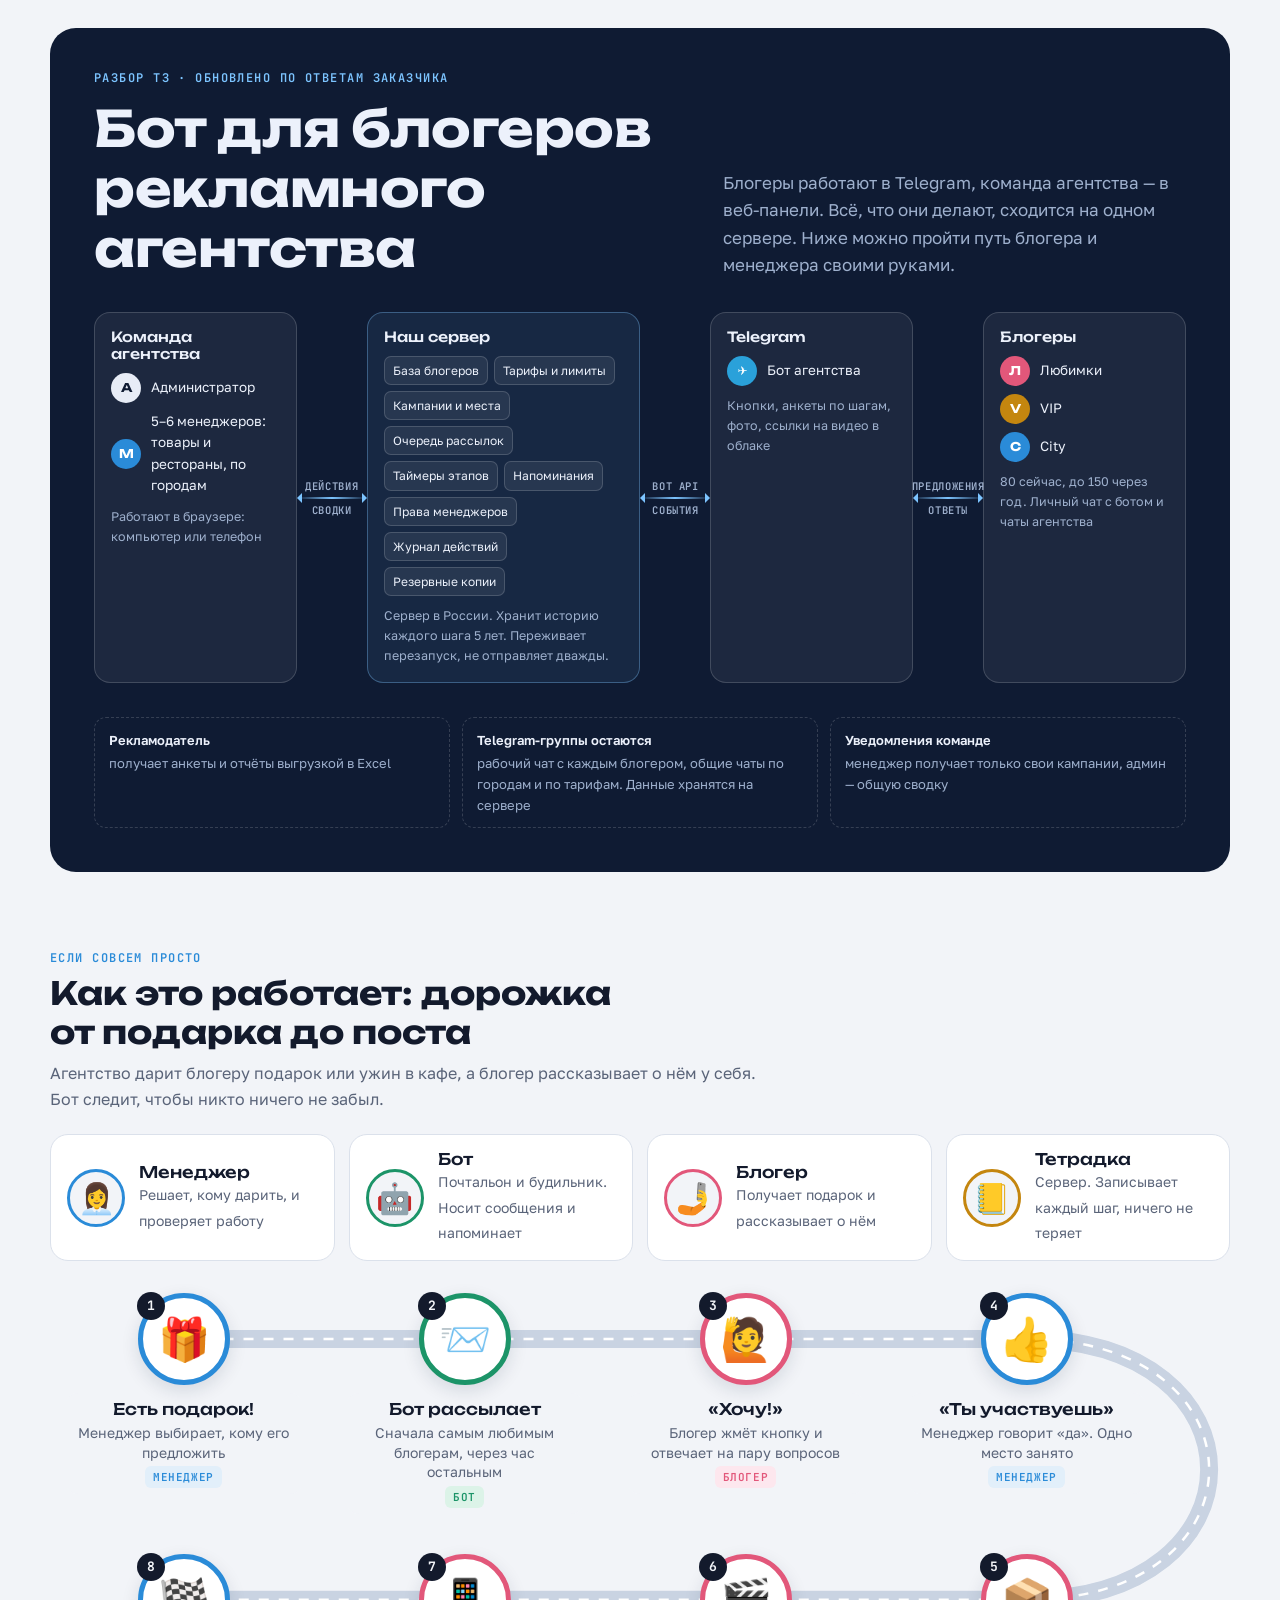
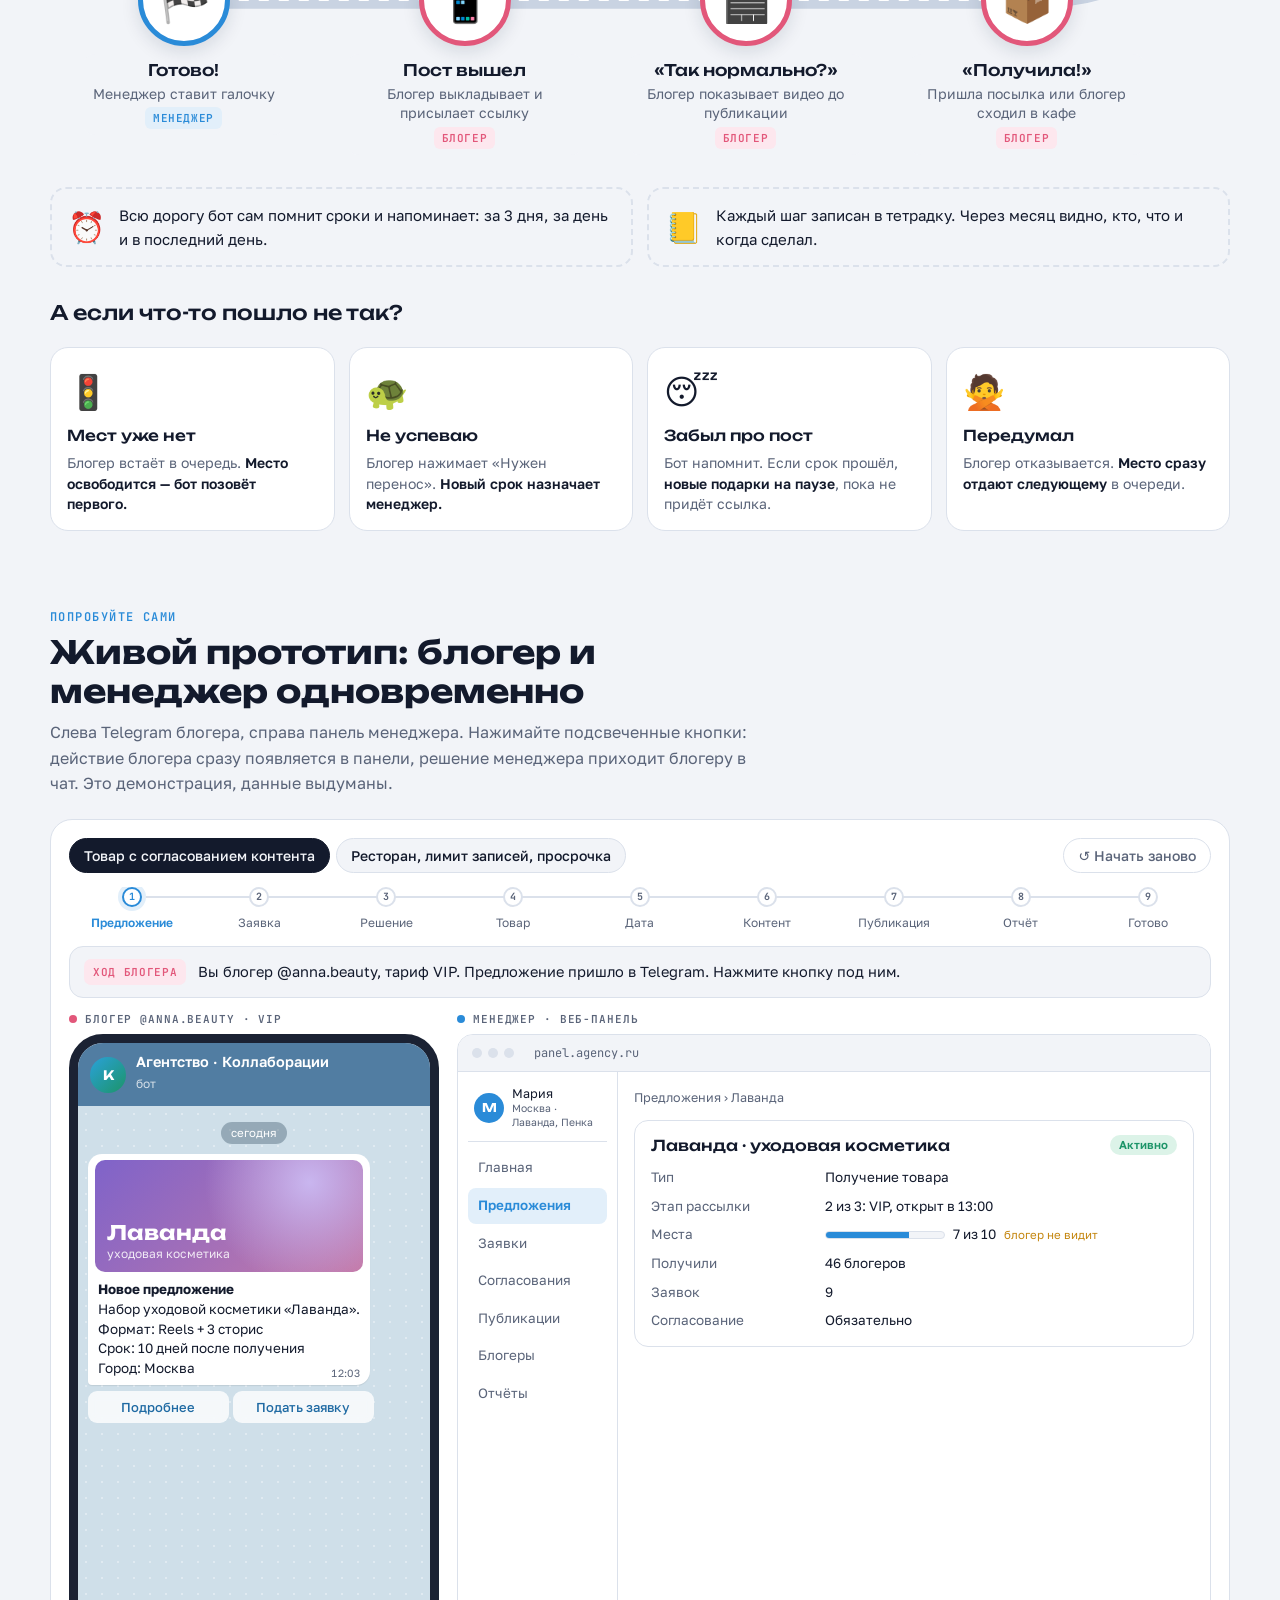
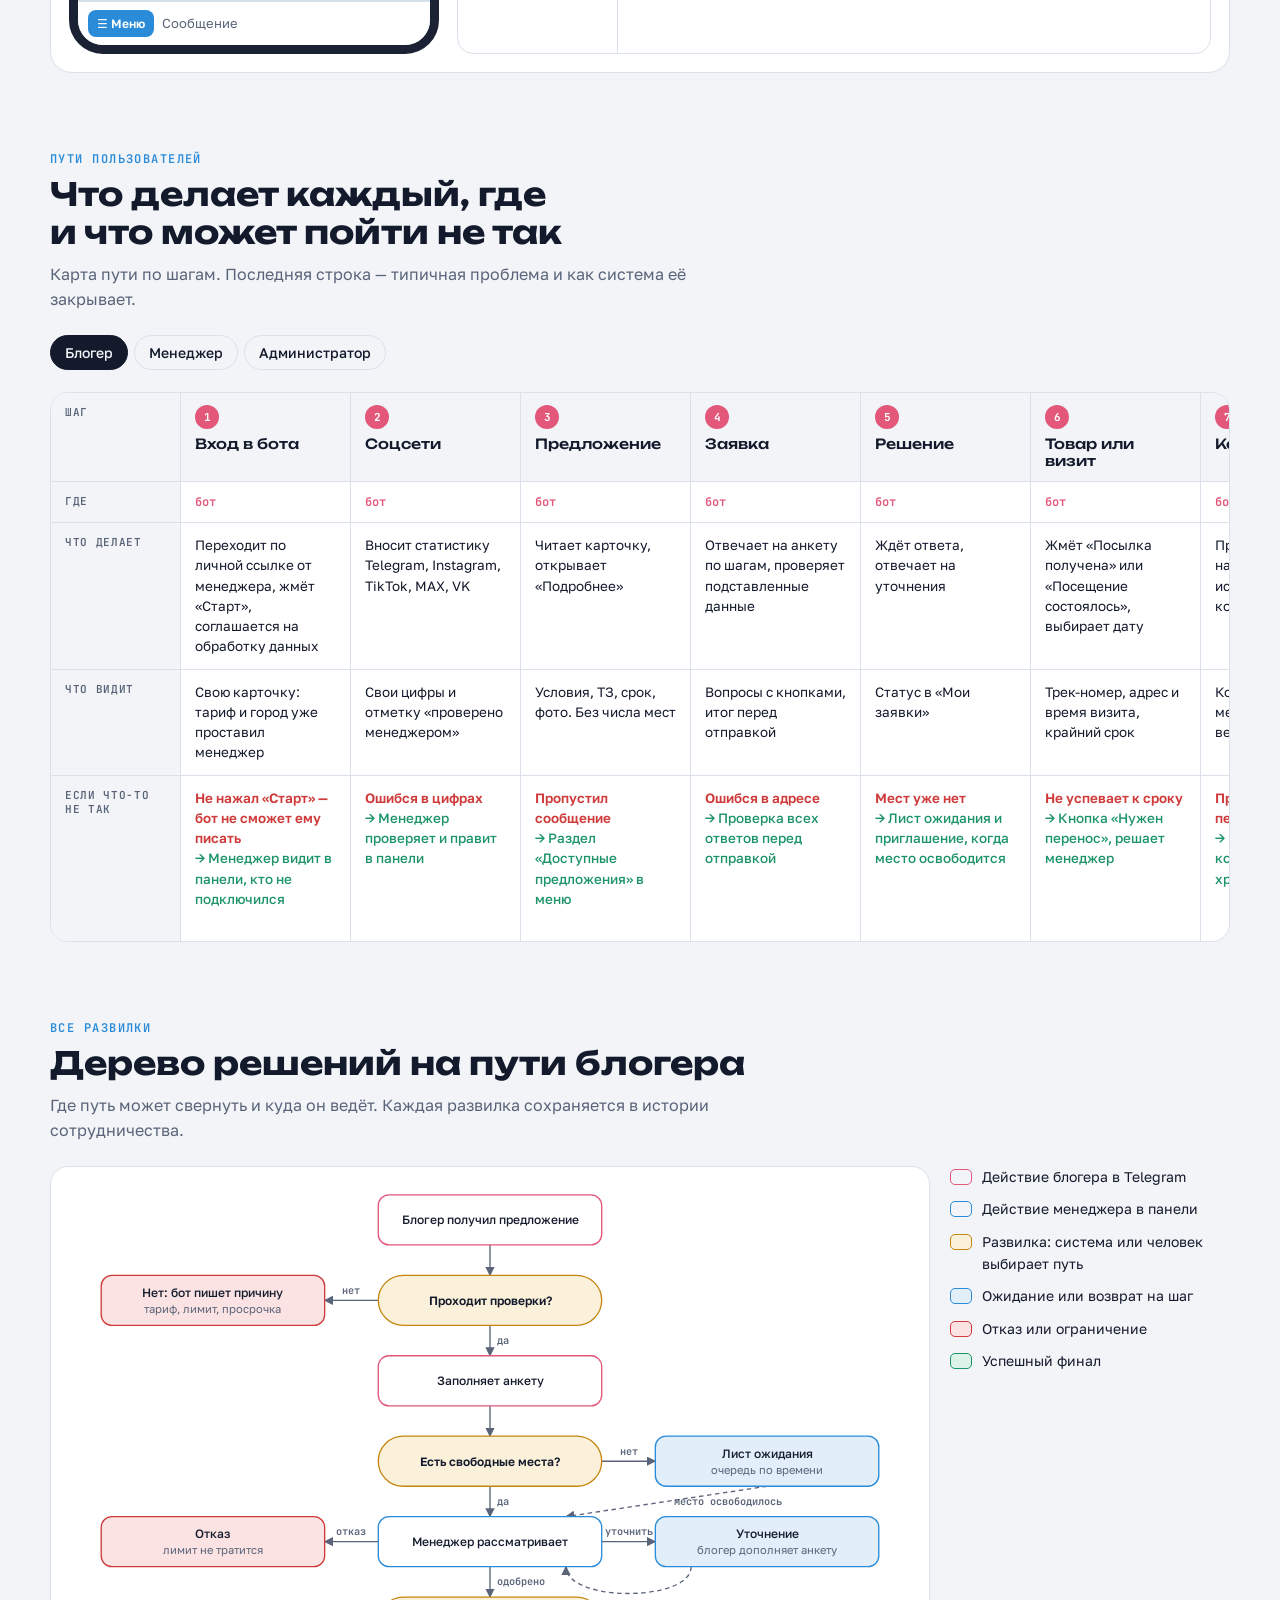
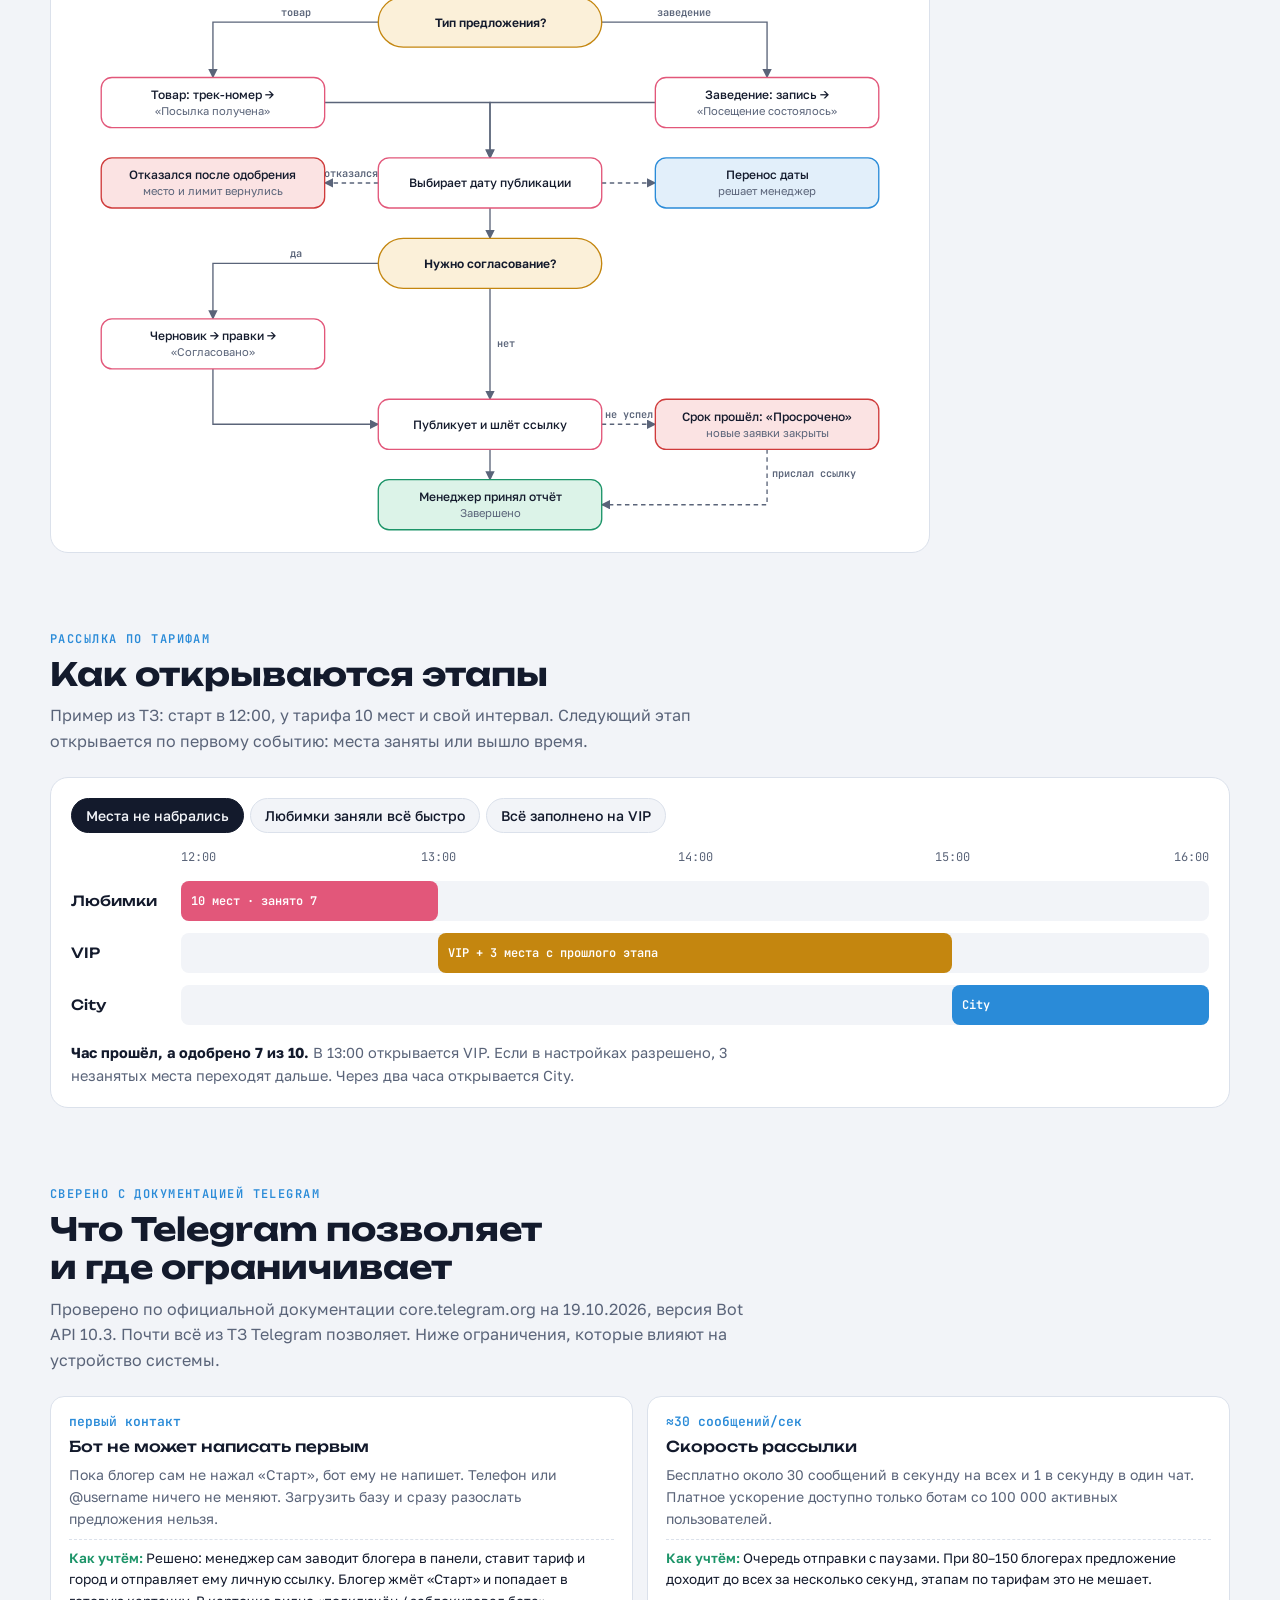
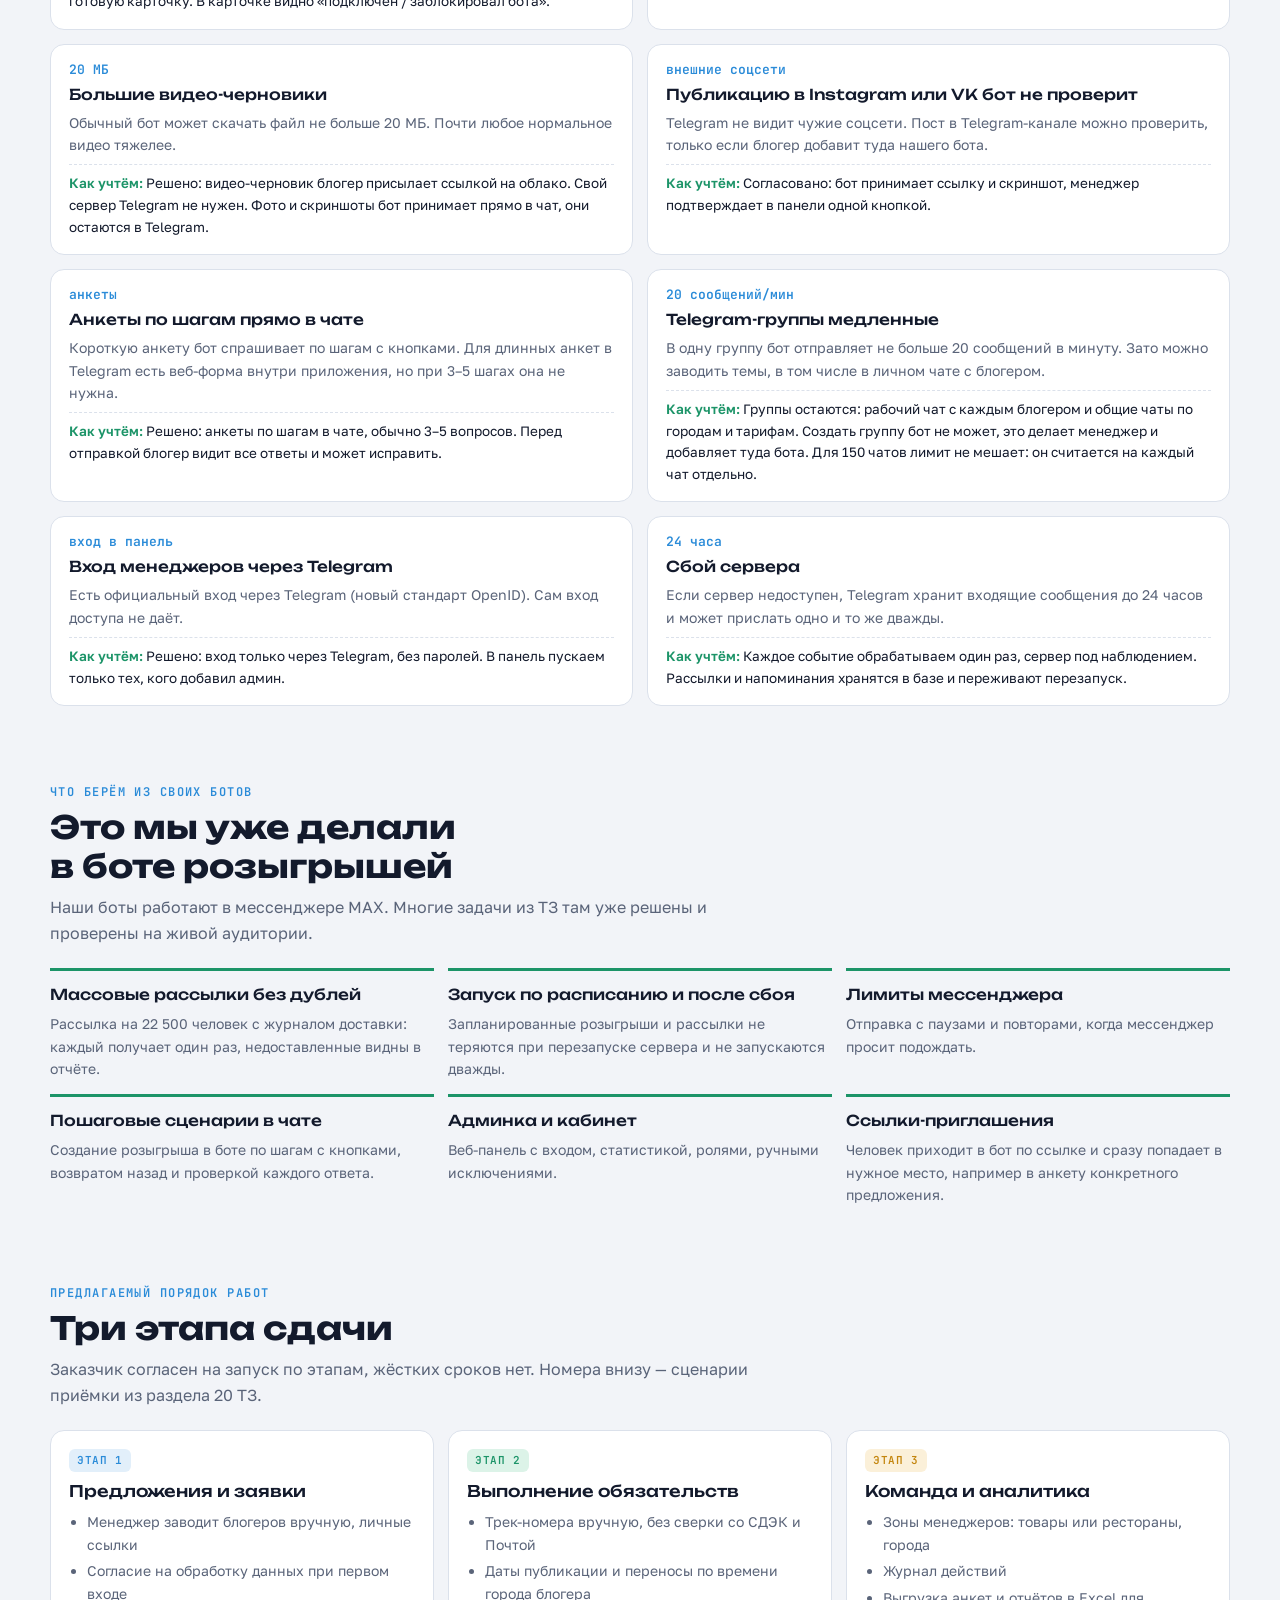
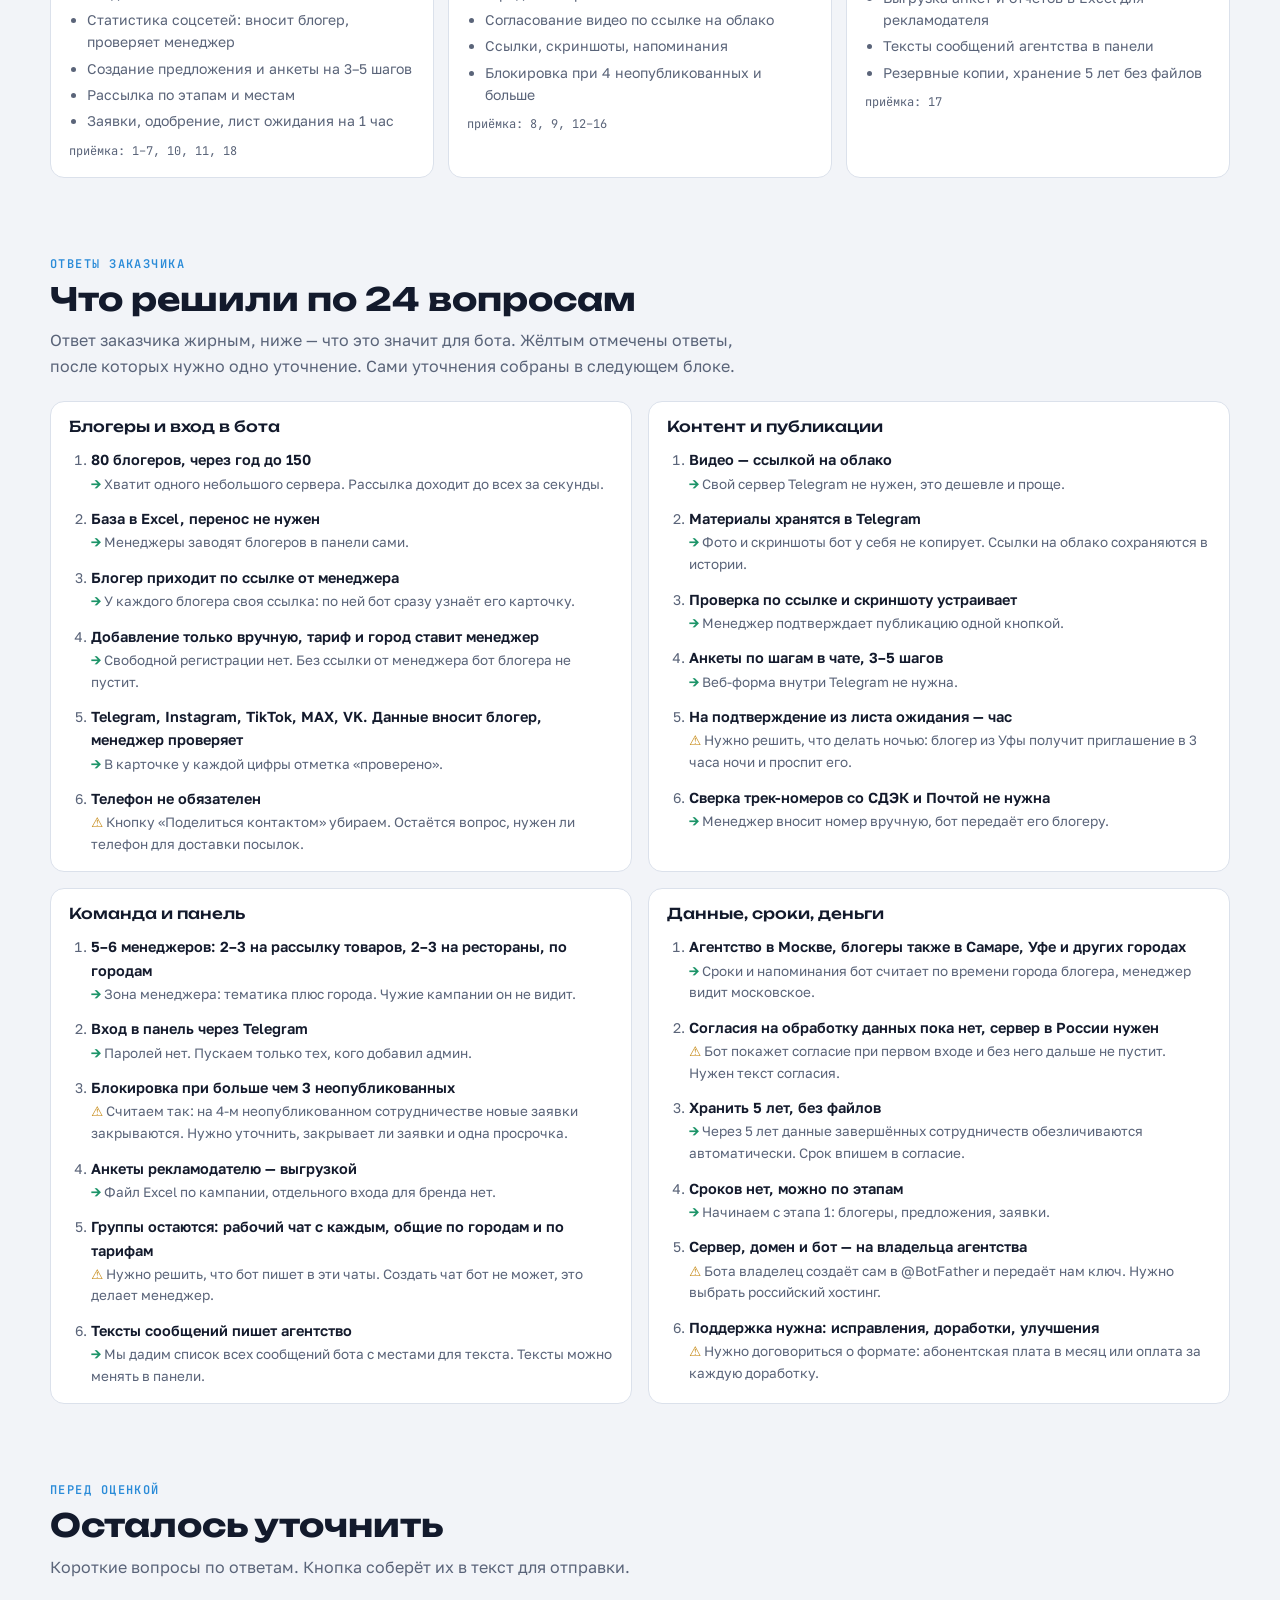
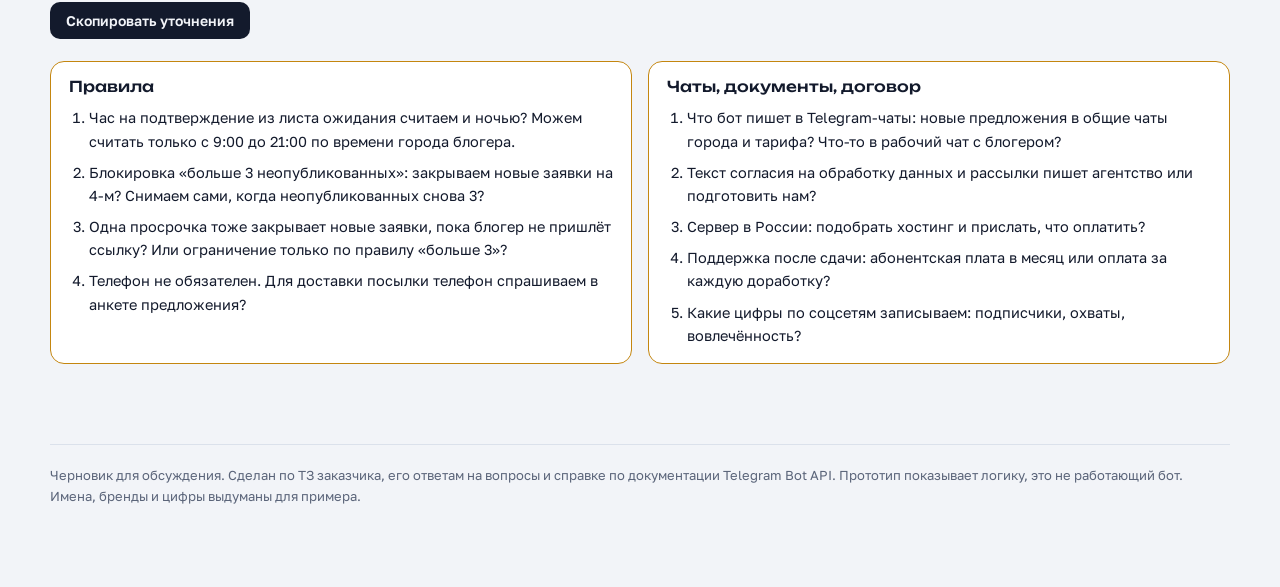
==== commit b4b1302d: "Ответы заказчика на 24 вопроса, обновлённые решения и уточнения" ====
--- a/index.html
+++ b/index.html
@@ -305,6 +305,17 @@
 .qg h3{font-size:15px}
 .qg ol{margin:0;padding-left:20px;display:flex;flex-direction:column;gap:8px;font-size:14.5px}
 .qg li small{display:block;color:var(--muted);font-size:13px}
+.agroups{display:grid;grid-template-columns:repeat(2,1fr);gap:16px}
+.ag{background:var(--surface);border:1px solid var(--line);border-radius:14px;padding:16px 18px;display:flex;flex-direction:column;gap:12px;min-width:0}
+.ag h3{font-size:15px}
+.ag ol{margin:0;padding-left:22px;display:flex;flex-direction:column;gap:12px;font-size:14px}
+.ag li{color:var(--muted)}
+.ag li b{display:block;color:var(--ink);font-weight:600;font-size:14.5px}
+.ag li span{display:block;font-size:13.5px;margin-top:2px}
+.ag li span::before{content:"→ ";color:var(--mint);font-weight:600}
+.ag li.warn span::before{content:"⚠ ";color:var(--gold)}
+.qg.follow{border-color:var(--gold)}
+@media (max-width:980px){.agroups{grid-template-columns:1fr}}
 textarea#qtext{width:100%;min-height:120px;font:13px var(--f-mono);border-radius:10px;border:1px solid var(--line);background:var(--surface);color:var(--ink);padding:10px}
 footer{color:var(--muted);font-size:13px;border-top:1px solid var(--line);padding-top:20px}
 
@@ -333,7 +344,7 @@
 <header class="hero">
   <div class="hero-top">
     <div>
-      <span class="eyebrow">Разбор ТЗ · интерактивный прототип</span>
+      <span class="eyebrow">Разбор ТЗ · обновлено по ответам заказчика</span>
       <h1>Бот для блогеров рекламного агентства</h1>
     </div>
     <div><p>Блогеры работают в Telegram, команда агентства — в веб-панели. Всё, что они делают, сходится на одном сервере. Ниже можно пройти путь блогера и менеджера своими руками.</p></div>
@@ -344,7 +355,7 @@
       <h3>Команда агентства</h3>
       <div class="ppl">
         <div><span class="av a">А</span>Администратор<br></div>
-        <div><span class="av m">М</span>Менеджеры по городам и брендам</div>
+        <div><span class="av m">М</span>5–6 менеджеров: товары и рестораны, по городам</div>
       </div>
       <p class="sub">Работают в браузере: компьютер или телефон</p>
     </div>
@@ -354,13 +365,13 @@
       <div class="mods">
         <span>База блогеров</span><span>Тарифы и лимиты</span><span>Кампании и места</span><span>Очередь рассылок</span><span>Таймеры этапов</span><span>Напоминания</span><span>Права менеджеров</span><span>Журнал действий</span><span>Резервные копии</span>
       </div>
-      <p class="sub">Хранит историю каждого шага. Переживает перезапуск, не отправляет дважды.</p>
+      <p class="sub">Сервер в России. Хранит историю каждого шага 5 лет. Переживает перезапуск, не отправляет дважды.</p>
     </div>
     <div class="link"><span>Bot API</span><i></i><span>события</span></div>
     <div class="node">
       <h3>Telegram</h3>
       <div class="ppl"><div><span class="av t">✈</span>Бот агентства</div></div>
-      <p class="sub">Кнопки, анкеты, приём фото и видео, ссылки</p>
+      <p class="sub">Кнопки, анкеты по шагам, фото, ссылки на видео в облаке</p>
     </div>
     <div class="link"><span>предложения</span><i></i><span>ответы</span></div>
     <div class="node">
@@ -370,13 +381,13 @@
         <div><span class="av b" style="background:#c4860f">V</span>VIP</div>
         <div><span class="av b" style="background:#2a8bd8">C</span>City</div>
       </div>
-      <p class="sub">Только личный чат с ботом</p>
+      <p class="sub">80 сейчас, до 150 через год. Личный чат с ботом и чаты агентства</p>
     </div>
   </div>
 
   <div class="eco-bottom">
-    <div><b>Рекламодатель</b>получает анкеты и отчёты выгрузкой в Excel или через отдельный доступ</div>
-    <div><b>Telegram-группы</b>по желанию получают копии важных событий, но данные хранятся не там</div>
+    <div><b>Рекламодатель</b>получает анкеты и отчёты выгрузкой в Excel</div>
+    <div><b>Telegram-группы остаются</b>рабочий чат с каждым блогером, общие чаты по городам и по тарифам. Данные хранятся на сервере</div>
     <div><b>Уведомления команде</b>менеджер получает только свои кампании, админ — общую сводку</div>
   </div>
 </header>
@@ -533,13 +544,13 @@
     <p>Проверено по официальной документации core.telegram.org на 19.10.2026, версия Bot API 10.3. Почти всё из ТЗ Telegram позволяет. Ниже ограничения, которые влияют на устройство системы.</p>
   </div>
   <div class="tg-grid">
-    <div class="tg"><span class="num">первый контакт</span><h3>Бот не может написать первым</h3><p>Пока блогер сам не нажал «Старт», бот ему не напишет. Телефон или @username ничего не меняют. Загрузить базу и сразу разослать предложения нельзя.</p><p class="fix">Каждому блогеру даём личную ссылку-приглашение. В карточке видно «подключён / заблокировал бота».</p></div>
-    <div class="tg"><span class="num">≈30 сообщений/сек</span><h3>Скорость рассылки</h3><p>Бесплатно около 30 сообщений в секунду на всех и 1 в секунду в один чат. Платное ускорение доступно только ботам со 100 000 активных пользователей.</p><p class="fix">Очередь отправки с паузами. 1 000 блогеров получают предложение примерно за минуту, этапам по тарифам это не мешает.</p></div>
-    <div class="tg"><span class="num">20 МБ</span><h3>Большие видео-черновики</h3><p>Обычный бот может скачать файл не больше 20 МБ. Почти любое нормальное видео тяжелее.</p><p class="fix">Ставим свой сервер Telegram API (до 2 ГБ) или принимаем ссылку на облако. Решаем вместе с заказчиком.</p></div>
-    <div class="tg"><span class="num">внешние соцсети</span><h3>Публикацию в Instagram или VK бот не проверит</h3><p>Telegram не видит чужие соцсети. Пост в Telegram-канале можно проверить, только если блогер добавит туда нашего бота.</p><p class="fix">Бот принимает ссылку и скриншот, менеджер подтверждает в панели одной кнопкой.</p></div>
-    <div class="tg"><span class="num">мини-приложение</span><h3>Длинные анкеты удобнее в веб-форме внутри Telegram</h3><p>Короткую анкету бот спросит по шагам в чате. Для длинной с датами и списками есть Mini App: страница открывается прямо в Telegram, данные проверяются по подписи.</p><p class="fix">Простые анкеты делаем в чате, длинные в Mini App. Фото и видео принимаем сообщением в чат.</p></div>
-    <div class="tg"><span class="num">20 сообщений/мин</span><h3>Telegram-группы медленные</h3><p>В одну группу бот отправляет не больше 20 сообщений в минуту. Зато можно заводить темы, в том числе в личном чате с блогером.</p><p class="fix">Основная работа идёт в панели, группы только для дублирования важного.</p></div>
-    <div class="tg"><span class="num">вход в панель</span><h3>Вход менеджеров через Telegram</h3><p>Есть официальный вход через Telegram (новый стандарт OpenID). Сам вход доступа не даёт.</p><p class="fix">В панель пускаем только тех, кого добавил админ. Запасной вход по паролю по желанию заказчика.</p></div>
+    <div class="tg"><span class="num">первый контакт</span><h3>Бот не может написать первым</h3><p>Пока блогер сам не нажал «Старт», бот ему не напишет. Телефон или @username ничего не меняют. Загрузить базу и сразу разослать предложения нельзя.</p><p class="fix">Решено: менеджер сам заводит блогера в панели, ставит тариф и город и отправляет ему личную ссылку. Блогер жмёт «Старт» и попадает в готовую карточку. В карточке видно «подключён / заблокировал бота».</p></div>
+    <div class="tg"><span class="num">≈30 сообщений/сек</span><h3>Скорость рассылки</h3><p>Бесплатно около 30 сообщений в секунду на всех и 1 в секунду в один чат. Платное ускорение доступно только ботам со 100 000 активных пользователей.</p><p class="fix">Очередь отправки с паузами. При 80–150 блогерах предложение доходит до всех за несколько секунд, этапам по тарифам это не мешает.</p></div>
+    <div class="tg"><span class="num">20 МБ</span><h3>Большие видео-черновики</h3><p>Обычный бот может скачать файл не больше 20 МБ. Почти любое нормальное видео тяжелее.</p><p class="fix">Решено: видео-черновик блогер присылает ссылкой на облако. Свой сервер Telegram не нужен. Фото и скриншоты бот принимает прямо в чат, они остаются в Telegram.</p></div>
+    <div class="tg"><span class="num">внешние соцсети</span><h3>Публикацию в Instagram или VK бот не проверит</h3><p>Telegram не видит чужие соцсети. Пост в Telegram-канале можно проверить, только если блогер добавит туда нашего бота.</p><p class="fix">Согласовано: бот принимает ссылку и скриншот, менеджер подтверждает в панели одной кнопкой.</p></div>
+    <div class="tg"><span class="num">анкеты</span><h3>Анкеты по шагам прямо в чате</h3><p>Короткую анкету бот спрашивает по шагам с кнопками. Для длинных анкет в Telegram есть веб-форма внутри приложения, но при 3–5 шагах она не нужна.</p><p class="fix">Решено: анкеты по шагам в чате, обычно 3–5 вопросов. Перед отправкой блогер видит все ответы и может исправить.</p></div>
+    <div class="tg"><span class="num">20 сообщений/мин</span><h3>Telegram-группы медленные</h3><p>В одну группу бот отправляет не больше 20 сообщений в минуту. Зато можно заводить темы, в том числе в личном чате с блогером.</p><p class="fix">Группы остаются: рабочий чат с каждым блогером и общие чаты по городам и тарифам. Создать группу бот не может, это делает менеджер и добавляет туда бота. Для 150 чатов лимит не мешает: он считается на каждый чат отдельно.</p></div>
+    <div class="tg"><span class="num">вход в панель</span><h3>Вход менеджеров через Telegram</h3><p>Есть официальный вход через Telegram (новый стандарт OpenID). Сам вход доступа не даёт.</p><p class="fix">Решено: вход только через Telegram, без паролей. В панель пускаем только тех, кого добавил админ.</p></div>
     <div class="tg"><span class="num">24 часа</span><h3>Сбой сервера</h3><p>Если сервер недоступен, Telegram хранит входящие сообщения до 24 часов и может прислать одно и то же дважды.</p><p class="fix">Каждое событие обрабатываем один раз, сервер под наблюдением. Рассылки и напоминания хранятся в базе и переживают перезапуск.</p></div>
   </div>
 </section>
@@ -566,61 +577,85 @@
   <div class="sec-head">
     <span class="eyebrow">Предлагаемый порядок работ</span>
     <h2>Три этапа сдачи</h2>
-    <p>Каждый этап можно запускать в работу отдельно. Номера внизу — сценарии приёмки из раздела 20 ТЗ.</p>
+    <p>Заказчик согласен на запуск по этапам, жёстких сроков нет. Номера внизу — сценарии приёмки из раздела 20 ТЗ.</p>
   </div>
   <div class="phases">
-    <div class="phase"><span class="chip ch-1">Этап 1</span><h3>Предложения и заявки</h3><ul><li>База блогеров, тарифы, города</li><li>Создание предложения и анкеты</li><li>Рассылка по этапам и местам</li><li>Заявки, одобрение, лист ожидания</li><li>Меню блогера в боте</li></ul><span class="tests">приёмка: 1–7, 10, 11, 18</span></div>
-    <div class="phase"><span class="chip ch-2">Этап 2</span><h3>Выполнение обязательств</h3><ul><li>Трек-номера и подтверждения</li><li>Даты публикации и переносы</li><li>Согласование контента с версиями</li><li>Ссылки, отчёты, напоминания</li><li>Месячные лимиты и блокировки</li></ul><span class="tests">приёмка: 8, 9, 12–16</span></div>
-    <div class="phase"><span class="chip ch-3">Этап 3</span><h3>Команда и аналитика</h3><ul><li>Зоны менеджеров, проверка прав</li><li>Журнал действий</li><li>Отчёты и выгрузка в Excel</li><li>Шаблоны сообщений</li><li>Резервные копии</li></ul><span class="tests">приёмка: 17</span></div>
+    <div class="phase"><span class="chip ch-1">Этап 1</span><h3>Предложения и заявки</h3><ul><li>Менеджер заводит блогеров вручную, личные ссылки</li><li>Согласие на обработку данных при первом входе</li><li>Статистика соцсетей: вносит блогер, проверяет менеджер</li><li>Создание предложения и анкеты на 3–5 шагов</li><li>Рассылка по этапам и местам</li><li>Заявки, одобрение, лист ожидания на 1 час</li></ul><span class="tests">приёмка: 1–7, 10, 11, 18</span></div>
+    <div class="phase"><span class="chip ch-2">Этап 2</span><h3>Выполнение обязательств</h3><ul><li>Трек-номера вручную, без сверки со СДЭК и Почтой</li><li>Даты публикации и переносы по времени города блогера</li><li>Согласование видео по ссылке на облако</li><li>Ссылки, скриншоты, напоминания</li><li>Блокировка при 4 неопубликованных и больше</li></ul><span class="tests">приёмка: 8, 9, 12–16</span></div>
+    <div class="phase"><span class="chip ch-3">Этап 3</span><h3>Команда и аналитика</h3><ul><li>Зоны менеджеров: товары или рестораны, города</li><li>Журнал действий</li><li>Выгрузка анкет и отчётов в Excel для рекламодателя</li><li>Тексты сообщений агентства в панели</li><li>Резервные копии, хранение 5 лет без файлов</li></ul><span class="tests">приёмка: 17</span></div>
   </div>
 </section>
 
-<!-- ===== ВОПРОСЫ ===== -->
+<!-- ===== ОТВЕТЫ ЗАКАЗЧИКА ===== -->
+<section id="answers">
+  <div class="sec-head">
+    <span class="eyebrow">Ответы заказчика</span>
+    <h2>Что решили по 24 вопросам</h2>
+    <p>Ответ заказчика жирным, ниже — что это значит для бота. Жёлтым отмечены ответы, после которых нужно одно уточнение. Сами уточнения собраны в следующем блоке.</p>
+  </div>
+  <div class="agroups">
+    <div class="ag"><h3>Блогеры и вход в бота</h3><ol>
+      <li><b>80 блогеров, через год до 150</b><span>Хватит одного небольшого сервера. Рассылка доходит до всех за секунды.</span></li>
+      <li><b>База в Excel, перенос не нужен</b><span>Менеджеры заводят блогеров в панели сами.</span></li>
+      <li><b>Блогер приходит по ссылке от менеджера</b><span>У каждого блогера своя ссылка: по ней бот сразу узнаёт его карточку.</span></li>
+      <li><b>Добавление только вручную, тариф и город ставит менеджер</b><span>Свободной регистрации нет. Без ссылки от менеджера бот блогера не пустит.</span></li>
+      <li><b>Telegram, Instagram, TikTok, MAX, VK. Данные вносит блогер, менеджер проверяет</b><span>В карточке у каждой цифры отметка «проверено».</span></li>
+      <li class="warn"><b>Телефон не обязателен</b><span>Кнопку «Поделиться контактом» убираем. Остаётся вопрос, нужен ли телефон для доставки посылок.</span></li>
+    </ol></div>
+    <div class="ag"><h3>Контент и публикации</h3><ol>
+      <li><b>Видео — ссылкой на облако</b><span>Свой сервер Telegram не нужен, это дешевле и проще.</span></li>
+      <li><b>Материалы хранятся в Telegram</b><span>Фото и скриншоты бот у себя не копирует. Ссылки на облако сохраняются в истории.</span></li>
+      <li><b>Проверка по ссылке и скриншоту устраивает</b><span>Менеджер подтверждает публикацию одной кнопкой.</span></li>
+      <li><b>Анкеты по шагам в чате, 3–5 шагов</b><span>Веб-форма внутри Telegram не нужна.</span></li>
+      <li class="warn"><b>На подтверждение из листа ожидания — час</b><span>Нужно решить, что делать ночью: блогер из Уфы получит приглашение в 3 часа ночи и проспит его.</span></li>
+      <li><b>Сверка трек-номеров со СДЭК и Почтой не нужна</b><span>Менеджер вносит номер вручную, бот передаёт его блогеру.</span></li>
+    </ol></div>
+    <div class="ag"><h3>Команда и панель</h3><ol>
+      <li><b>5–6 менеджеров: 2–3 на рассылку товаров, 2–3 на рестораны, по городам</b><span>Зона менеджера: тематика плюс города. Чужие кампании он не видит.</span></li>
+      <li><b>Вход в панель через Telegram</b><span>Паролей нет. Пускаем только тех, кого добавил админ.</span></li>
+      <li class="warn"><b>Блокировка при больше чем 3 неопубликованных</b><span>Считаем так: на 4-м неопубликованном сотрудничестве новые заявки закрываются. Нужно уточнить, закрывает ли заявки и одна просрочка.</span></li>
+      <li><b>Анкеты рекламодателю — выгрузкой</b><span>Файл Excel по кампании, отдельного входа для бренда нет.</span></li>
+      <li class="warn"><b>Группы остаются: рабочий чат с каждым, общие по городам и по тарифам</b><span>Нужно решить, что бот пишет в эти чаты. Создать чат бот не может, это делает менеджер.</span></li>
+      <li><b>Тексты сообщений пишет агентство</b><span>Мы дадим список всех сообщений бота с местами для текста. Тексты можно менять в панели.</span></li>
+    </ol></div>
+    <div class="ag"><h3>Данные, сроки, деньги</h3><ol>
+      <li><b>Агентство в Москве, блогеры также в Самаре, Уфе и других городах</b><span>Сроки и напоминания бот считает по времени города блогера, менеджер видит московское.</span></li>
+      <li class="warn"><b>Согласия на обработку данных пока нет, сервер в России нужен</b><span>Бот покажет согласие при первом входе и без него дальше не пустит. Нужен текст согласия.</span></li>
+      <li><b>Хранить 5 лет, без файлов</b><span>Через 5 лет данные завершённых сотрудничеств обезличиваются автоматически. Срок впишем в согласие.</span></li>
+      <li><b>Сроков нет, можно по этапам</b><span>Начинаем с этапа 1: блогеры, предложения, заявки.</span></li>
+      <li class="warn"><b>Сервер, домен и бот — на владельца агентства</b><span>Бота владелец создаёт сам в @BotFather и передаёт нам ключ. Нужно выбрать российский хостинг.</span></li>
+      <li class="warn"><b>Поддержка нужна: исправления, доработки, улучшения</b><span>Нужно договориться о формате: абонентская плата в месяц или оплата за каждую доработку.</span></li>
+    </ol></div>
+  </div>
+</section>
+
+<!-- ===== УТОЧНЕНИЯ ===== -->
 <section id="questions">
   <div class="sec-head">
     <span class="eyebrow">Перед оценкой</span>
-    <h2>Вопросы заказчику</h2>
-    <p>Без ответов на них нельзя честно назвать сроки и цену. Кнопка соберёт все вопросы в текст для отправки.</p>
-  </div>
-  <div class="qbar"><button class="btn" id="copyQ" type="button">Скопировать вопросы</button><span class="qstatus" id="qStatus" aria-live="polite"></span></div>
-  <textarea id="qtext" hidden readonly aria-label="Текст вопросов"></textarea>
+    <h2>Осталось уточнить</h2>
+    <p>Короткие вопросы по ответам. Кнопка соберёт их в текст для отправки.</p>
+  </div>
+  <div class="qbar"><button class="btn" id="copyQ" type="button">Скопировать уточнения</button><span class="qstatus" id="qStatus" aria-live="polite"></span></div>
+  <textarea id="qtext" hidden readonly aria-label="Текст уточнений"></textarea>
   <div class="qgroups">
-    <div class="qg"><h3>Блогеры и вход в бота</h3><ol>
-      <li>Сколько блогеров в базе сейчас и сколько ожидаете через год?<small>От этого зависят сервер и скорость рассылок.</small></li>
-      <li>Где база сейчас: таблица, группы, CRM? Нужен перенос?</li>
-      <li>Как блогер впервые попадёт в бота: ссылка от менеджера, с сайта, из соцсетей?<small>Бот не может написать первым.</small></li>
-      <li>Регистрация свободная или новый блогер ждёт проверки? Кто ставит ему тариф и город?</li>
-      <li>Какие соцсети у блогеров и какую статистику записываем? Кто её вносит: блогер или менеджер?</li>
-      <li>Телефон блогера обязателен?<small>Надёжно получить его можно только кнопкой «Поделиться контактом».</small></li>
+    <div class="qg follow"><h3>Правила</h3><ol>
+      <li>Час на подтверждение из листа ожидания считаем и ночью? Можем считать только с 9:00 до 21:00 по времени города блогера.</li>
+      <li>Блокировка «больше 3 неопубликованных»: закрываем новые заявки на 4-м? Снимаем сами, когда неопубликованных снова 3?</li>
+      <li>Одна просрочка тоже закрывает новые заявки, пока блогер не пришлёт ссылку? Или ограничение только по правилу «больше 3»?</li>
+      <li>Телефон не обязателен. Для доставки посылки телефон спрашиваем в анкете предложения?</li>
     </ol></div>
-    <div class="qg"><h3>Контент и публикации</h3><ol>
-      <li>Какого размера видео-черновики? Ставим свой сервер Telegram для файлов до 2 ГБ или принимаем ссылки на облако?</li>
-      <li>Нужно хранить материалы у себя или достаточно, что они лежат в Telegram?</li>
-      <li>Устраивает ли, что публикацию в Instagram, VK, YouTube проверяет менеджер по ссылке и скриншоту?</li>
-      <li>Анкеты: по шагам в чате или веб-формой внутри Telegram? Насколько они длинные?</li>
-      <li>Сколько часов у кандидата из листа ожидания на подтверждение участия?</li>
-      <li>Нужна автоматическая сверка трек-номера с СДЭК или Почтой?</li>
+    <div class="qg follow"><h3>Чаты, документы, договор</h3><ol>
+      <li>Что бот пишет в Telegram-чаты: новые предложения в общие чаты города и тарифа? Что-то в рабочий чат с блогером?</li>
+      <li>Текст согласия на обработку данных и рассылки пишет агентство или подготовить нам?</li>
+      <li>Сервер в России: подобрать хостинг и прислать, что оплатить?</li>
+      <li>Поддержка после сдачи: абонентская плата в месяц или оплата за каждую доработку?</li>
+      <li>Какие цифры по соцсетям записываем: подписчики, охваты, вовлечённость?</li>
     </ol></div>
-    <div class="qg"><h3>Команда и панель</h3><ol>
-      <li>Сколько менеджеров и какие у них зоны: города, бренды, кампании?</li>
-      <li>Вход в панель только через Telegram или ещё по логину и паролю?</li>
-      <li>Какие правила блокировки ставим по умолчанию? Например, одна просрочка или больше трёх неопубликованных.</li>
-      <li>Как передавать анкеты рекламодателю: выгрузка в Excel или отдельный доступ в панель для бренда?</li>
-      <li>Telegram-группы остаются? Это рабочие чаты менеджеров или общие чаты с блогерами?</li>
-      <li>Кто пишет тексты сообщений бота: агентство или мы?</li>
-    </ol></div>
-    <div class="qg"><h3>Данные, сроки, деньги</h3><ol>
-      <li>В каком часовом поясе агентство и есть ли города в других поясах?</li>
-      <li>Как оформлено согласие блогеров на обработку данных и рассылки? Нужен ли сервер в России?</li>
-      <li>Сколько хранить данные завершённых сотрудничеств и когда обезличивать?</li>
-      <li>К какой дате нужен первый этап? Можно запускать по этапам?</li>
-      <li>Кто оплачивает сервер и домен, на кого регистрируем бота?</li>
-      <li>Нужна ли поддержка и доработки после сдачи? В каком объёме?</li>
-    </ol></div>
   </div>
 </section>
 
-<footer>Черновик для обсуждения. Сделан по ТЗ заказчика и справке по документации Telegram Bot API. Прототип показывает логику, это не работающий бот. Имена, бренды и цифры выдуманы для примера.</footer>
+<footer>Черновик для обсуждения. Сделан по ТЗ заказчика, его ответам на вопросы и справке по документации Telegram Bot API. Прототип показывает логику, это не работающий бот. Имена, бренды и цифры выдуманы для примера.</footer>
 </div>
 
 <script>
@@ -677,10 +712,10 @@
  g7p:{st:4,bot:['Запрос на перенос отправлен менеджеру.<br>Причина: «уезжаю до 03.11». Пока срок прежний — <b>02.11</b>.'],pn:function(s){return gCol(s,'Товар получен','ok',[['Запрос на перенос',pill('02.11 → 06.11','wait')+' «уезжаю до 03.11»']]);},pa:[['Перенести на 06.11','g7a','ok'],['Отказать','g7n','bad']],hint:'Сам блогер срок не меняет, решает менеджер.'},
  g7a:{st:4,set:{dl:'06.11'},bot:['Менеджер одобрил перенос. Новый крайний срок — <b>06.11</b>.<br>Когда опубликуете?'],kb:[['04.11','g8'],['06.11','g8']],pn:function(s){return gCol(s,'Товар получен','ok',[['История сроков',hist(['02.11 → 06.11 · одобрила Мария · «уезжает до 03.11»'])]]);},hint:'Срок и напоминания пересчитаны, история изменений сохранена.'},
  g7n:{st:4,bot:['Перенос не одобрен, срок остаётся <b>02.11</b>. Когда опубликуете?'],kb:[['30.10','g8'],['02.11','g8']],pn:function(s){return gCol(s,'Товар получен','ok');},hint:'Отказ в переносе тоже записан в историю.'},
- g8:{st:5,pubFromLabel:1,bot:[function(s){return 'Записала дату публикации: <b>'+s.pub+'</b>.<br>Сначала пришлите черновик Reels на согласование.';}],kb:[['📎 Отправить черновик','g9',1]],pn:function(s){return gCol(s,'Ожидается контент','wait',[['Напоминания','за 3 дня, за 1 день и в день срока'],['Согласование','обязательно']]);},hint:'Система сама поставила напоминания. Отправьте черновик за блогера.'},
- g9:{st:5,me:vid('reels_lavanda_v1.mp4','0:42 · 14 МБ'),bot:['Черновик <b>v1</b> у менеджера. Ответ пришлю сюда.'],pn:function(){return {tab:'Согласования',h:crumb('Согласования › Лаванда × @anna.beauty')+card('Контент на согласовании',pill('v1','wait'),'<div class="vers"><div class="ver"><div class="thumb">▶</div>v1 · reels_lavanda_v1.mp4</div></div><div class="note">Комментарий для правок: «Добавьте отметку @lavanda в первые 3 секунды»</div>')};},pa:[['Нужны правки','g10','warn'],['Согласовать','g11','ok']],hint:'Вы менеджер. Попробуйте вернуть черновик на правки.'},
- g10:{st:5,bot:['Нужны правки ✏️<br><i>«Добавьте отметку @lavanda в первые 3 секунды»</i>'],kb:[['📎 Отправить исправленный','g10b',1]],pn:function(){return {tab:'Согласования',h:crumb('Согласования › Лаванда × @anna.beauty')+card('Требуются исправления',pill('ждём v2','bad'),'<div class="vers"><div class="ver old"><div class="thumb">▶</div>v1 · правки отправлены</div></div>')};},hint:'Блогер получил комментарий. Отправьте новую версию.'},
- g10b:{st:5,me:vid('reels_lavanda_v2.mp4','0:44 · 15 МБ'),bot:['Версия <b>v2</b> у менеджера.'],pn:function(){return {tab:'Согласования',h:crumb('Согласования › Лаванда × @anna.beauty')+card('Контент на согласовании',pill('v2','wait'),'<div class="vers"><div class="ver"><div class="thumb">▶</div>v2 · новая</div><div class="ver old"><div class="thumb">▶</div>v1 · «отметка в первые 3 с»</div></div>')};},pa:[['Согласовать','g11','ok']],hint:'Обе версии и комментарий сохранены. Согласуйте.'},
+ g8:{st:5,pubFromLabel:1,bot:[function(s){return 'Записала дату публикации: <b>'+s.pub+'</b>.<br>Сначала пришлите черновик Reels на согласование.';}],kb:[['☁️ Отправить ссылку на черновик','g9',1]],pn:function(s){return gCol(s,'Ожидается контент','wait',[['Напоминания','за 3 дня, за 1 день и в день срока'],['Согласование','обязательно']]);},hint:'Система сама поставила напоминания. Видео тяжёлое, поэтому блогер присылает ссылку на облако. Отправьте её за блогера.'},
+ g9:{st:5,me:'☁️ disk.yandex.ru/i/lavanda_v1',bot:['Черновик <b>v1</b> у менеджера. Ответ пришлю сюда.'],pn:function(){return {tab:'Согласования',h:crumb('Согласования › Лаванда × @anna.beauty')+card('Контент на согласовании',pill('v1','wait'),'<div class="vers"><div class="ver"><div class="thumb">▶</div>v1 · ссылка на облако</div></div><div class="note">Комментарий для правок: «Добавьте отметку @lavanda в первые 3 секунды»</div>')};},pa:[['Нужны правки','g10','warn'],['Согласовать','g11','ok']],hint:'Вы менеджер. Попробуйте вернуть черновик на правки.'},
+ g10:{st:5,bot:['Нужны правки ✏️<br><i>«Добавьте отметку @lavanda в первые 3 секунды»</i>'],kb:[['☁️ Отправить исправленный','g10b',1]],pn:function(){return {tab:'Согласования',h:crumb('Согласования › Лаванда × @anna.beauty')+card('Требуются исправления',pill('ждём v2','bad'),'<div class="vers"><div class="ver old"><div class="thumb">▶</div>v1 · правки отправлены</div></div>')};},hint:'Блогер получил комментарий. Отправьте новую версию.'},
+ g10b:{st:5,me:'☁️ disk.yandex.ru/i/lavanda_v2',bot:['Версия <b>v2</b> у менеджера.'],pn:function(){return {tab:'Согласования',h:crumb('Согласования › Лаванда × @anna.beauty')+card('Контент на согласовании',pill('v2','wait'),'<div class="vers"><div class="ver"><div class="thumb">▶</div>v2 · новая</div><div class="ver old"><div class="thumb">▶</div>v1 · «отметка в первые 3 с»</div></div>')};},pa:[['Согласовать','g11','ok']],hint:'Обе версии и комментарий сохранены. Согласуйте.'},
  g11:{st:6,bot:['<b>Контент согласован ✅</b><br>Можно публиковать. После публикации пришлите ссылку.','~ через 2 дня',function(s){return '🔔 Напоминание: публикация <b>'+s.pub+'</b>. Не забудьте прислать ссылку.';}],kb:[['🔗 Отправить ссылку','g12',1]],pn:function(s){return gCol(s,'Ожидается публикация','new',[['Контент','согласован, v2']]);},hint:'Бот сам напоминает о дате. Блогер публикует и присылает ссылку.'},
  g12:{st:7,me:'instagram.com/reel/Cx7Lav…',bot:['Ссылка получена. Отчёт у менеджера.'],pn:function(s){return gCol(s,'Отчёт на проверке','wait',[['Ссылка','instagram.com/reel/Cx7Lav…'],['Опубликовано',s.pub]]);},pa:[['Принять отчёт','g13','ok'],['Вернуть на исправление','g12r','bad']],hint:'Менеджер открывает ссылку и проверяет публикацию.'},
  g12r:{st:7,bot:['Менеджер просит дополнить отчёт:<br><i>«Пришлите скриншот статистики Reels через сутки»</i>'],kb:[['📎 Отправить скриншот','g12s',1]],pn:function(s){return gCol(s,'Требуются исправления отчёта','bad');},hint:'Отчёт вернулся блогеру с комментарием.'},
@@ -800,12 +835,13 @@
 /* ---------- карты путей ---------- */
 var J={
  b:{c:'var(--coral)',st:[
-  ['Вход в бота','бот','Переходит по ссылке-приглашению, жмёт «Старт», делится контактом','Приветствие, свой тариф и город','Не нажал «Старт» — бот не сможет ему писать','Менеджер видит в панели, кто не подключился'],
+  ['Вход в бота','бот','Переходит по личной ссылке от менеджера, жмёт «Старт», соглашается на обработку данных','Свою карточку: тариф и город уже проставил менеджер','Не нажал «Старт» — бот не сможет ему писать','Менеджер видит в панели, кто не подключился'],
+  ['Соцсети','бот','Вносит статистику Telegram, Instagram, TikTok, MAX, VK','Свои цифры и отметку «проверено менеджером»','Ошибся в цифрах','Менеджер проверяет и правит в панели'],
   ['Предложение','бот','Читает карточку, открывает «Подробнее»','Условия, ТЗ, срок, фото. Без числа мест','Пропустил сообщение','Раздел «Доступные предложения» в меню'],
   ['Заявка','бот','Отвечает на анкету по шагам, проверяет подставленные данные','Вопросы с кнопками, итог перед отправкой','Ошибся в адресе','Проверка всех ответов перед отправкой'],
   ['Решение','бот','Ждёт ответа, отвечает на уточнения','Статус в «Мои заявки»','Мест уже нет','Лист ожидания и приглашение, когда место освободится'],
   ['Товар или визит','бот','Жмёт «Посылка получена» или «Посещение состоялось», выбирает дату','Трек-номер, адрес и время визита, крайний срок','Не успевает к сроку','Кнопка «Нужен перенос», решает менеджер'],
-  ['Контент','бот','Отправляет черновик, исправляет по комментариям','Комментарии менеджера, номер версии','Правки теряются в переписке','Все версии и комментарии хранятся'],
+  ['Контент','бот','Присылает ссылку на видео в облаке, исправляет по комментариям','Комментарии менеджера, номер версии','Правки теряются в переписке','Все версии и комментарии хранятся'],
   ['Публикация','бот','Публикует и отправляет ссылку, при необходимости скриншот','Напоминания за 3 дня, за 1 день и в срок','Забыл прислать ссылку','Просрочка закрывает новые заявки, бот объясняет, что сделать'],
   ['Дальше','бот','Получает новые предложения своего тарифа','Историю, завершённые, свои лимиты','Не понимает, почему не приходят предложения','Экран «Мой тариф и лимиты» с причинами ограничений']]},
  m:{c:'var(--sky)',st:[
@@ -818,7 +854,7 @@
   ['Отчёт бренду','Отчёты','Принимает ссылки, выгружает итог кампании','Таблицу ссылок и дат, выгрузку в Excel','Собирать отчёт вручную','Выгрузка по кампании в один клик']]},
  a:{c:'var(--ink)',st:[
   ['Настройка','Настройки','Создаёт тарифы, лимиты, типы предложений, шаблоны сообщений','Все тарифы и их правила','Тариф зашит в код','Тарифы добавляются в панели без программиста'],
-  ['Команда','Менеджеры','Добавляет менеджеров, назначает города, бренды и кампании','Зону каждого менеджера','Менеджер открыл чужую кампанию по ссылке','Права проверяются на каждом действии'],
+  ['Команда','Менеджеры','Добавляет 5–6 менеджеров, назначает города и тематику: товары или рестораны','Зону каждого менеджера','Менеджер открыл чужую кампанию по ссылке','Права проверяются на каждом действии'],
   ['Правила','Настройки','Задаёт правила блокировки и интервалы напоминаний','Сколько блогеров сейчас ограничено','Правило слишком жёсткое','Ручное снятие с причиной'],
   ['Контроль','Главная, Отчёты','Смотрит сводку, загрузку менеджеров, недоставленные сообщения','Всю систему сразу','Блогер заблокировал бота','Отметка «недоступен» в карточке блогера'],
   ['Исключения','Журнал','Меняет статусы и сроки вручную, всегда с причиной','Журнал: кто, что, когда, почему','Спор «кто это поменял»','Каждое действие сотрудника записано']]}
@@ -916,7 +952,7 @@
 /* ---------- копирование вопросов ---------- */
 var btn=document.getElementById('copyQ'),qs=document.getElementById('qStatus'),ta=document.getElementById('qtext');
 btn.addEventListener('click',function(){
-  var o=['Вопросы по ТЗ бота для блогеров',''],k=1;
+  var o=['Уточнения по ответам на вопросы ТЗ',''],k=1;
   document.querySelectorAll('.qg').forEach(function(g){o.push(g.querySelector('h3').textContent.toUpperCase());
     g.querySelectorAll('li').forEach(function(li){o.push((k++)+'. '+li.firstChild.textContent.trim());});o.push('');});
   var t=o.join('\n');
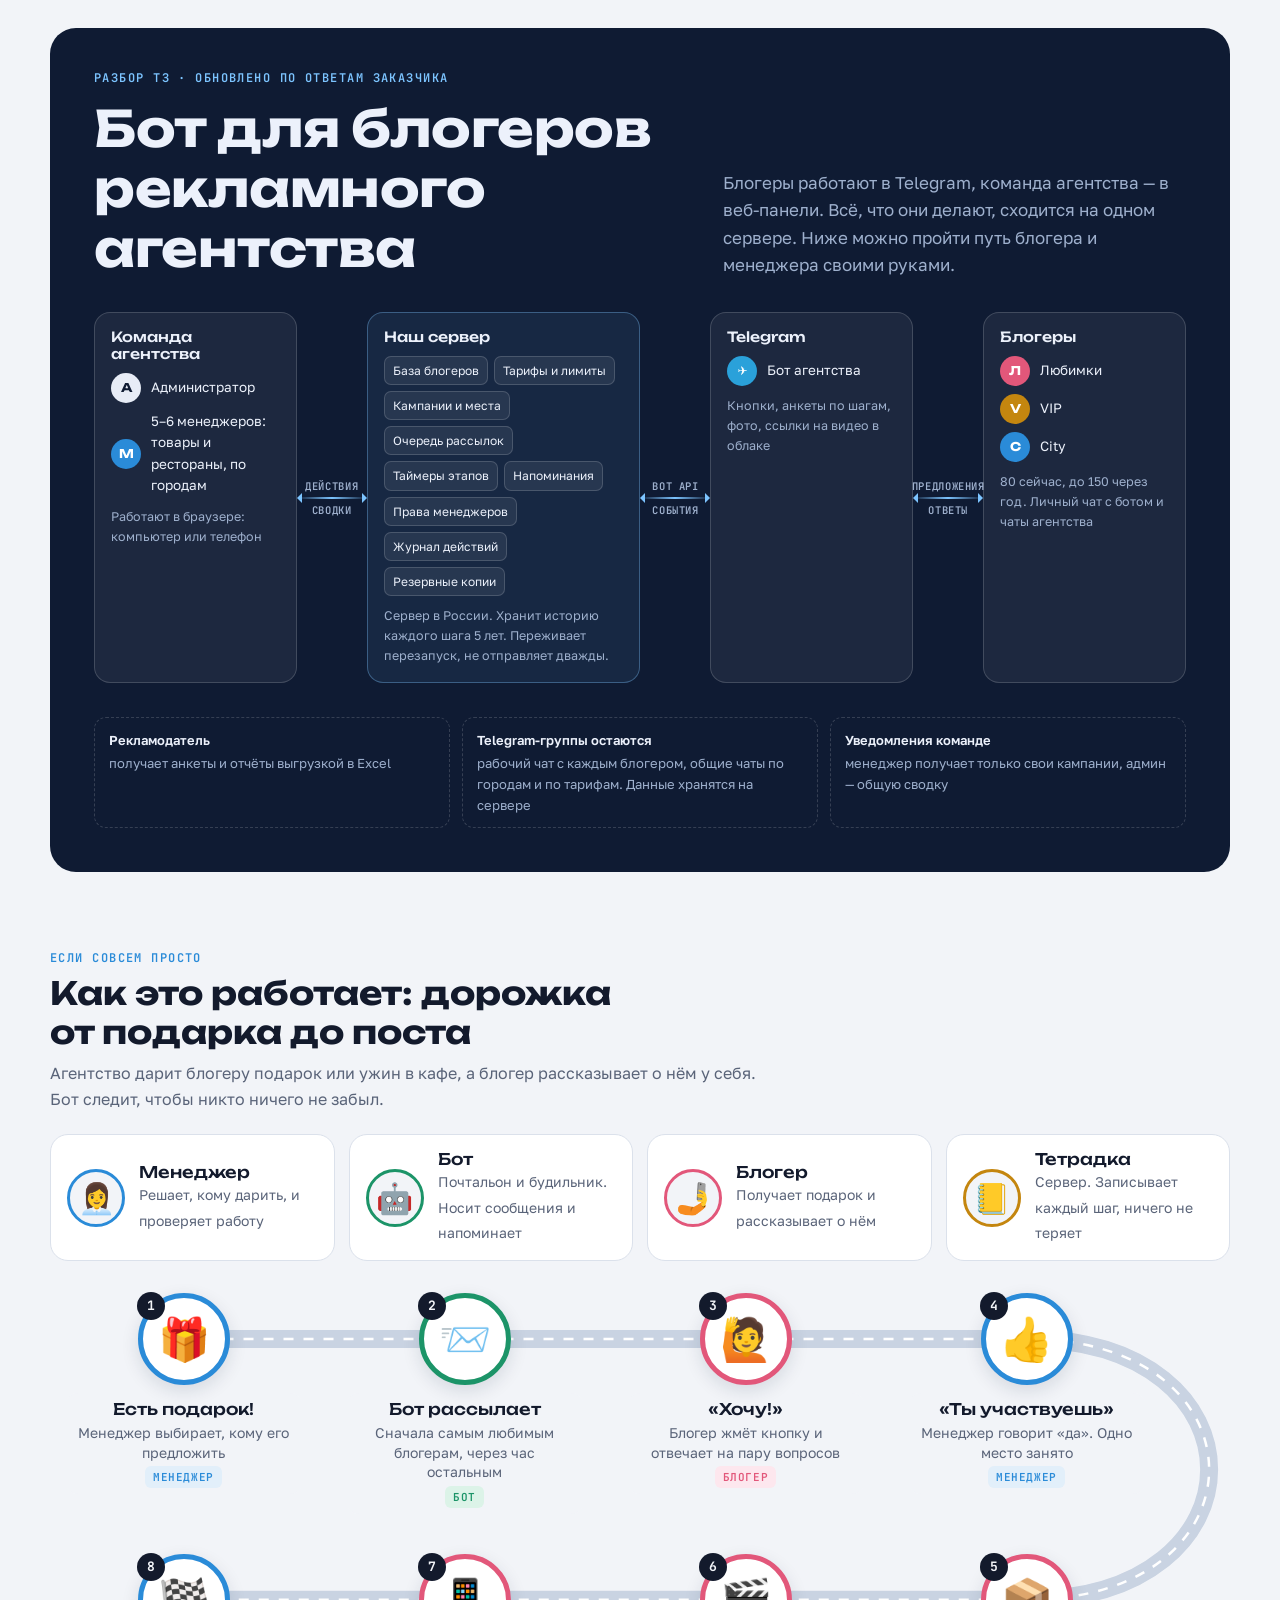
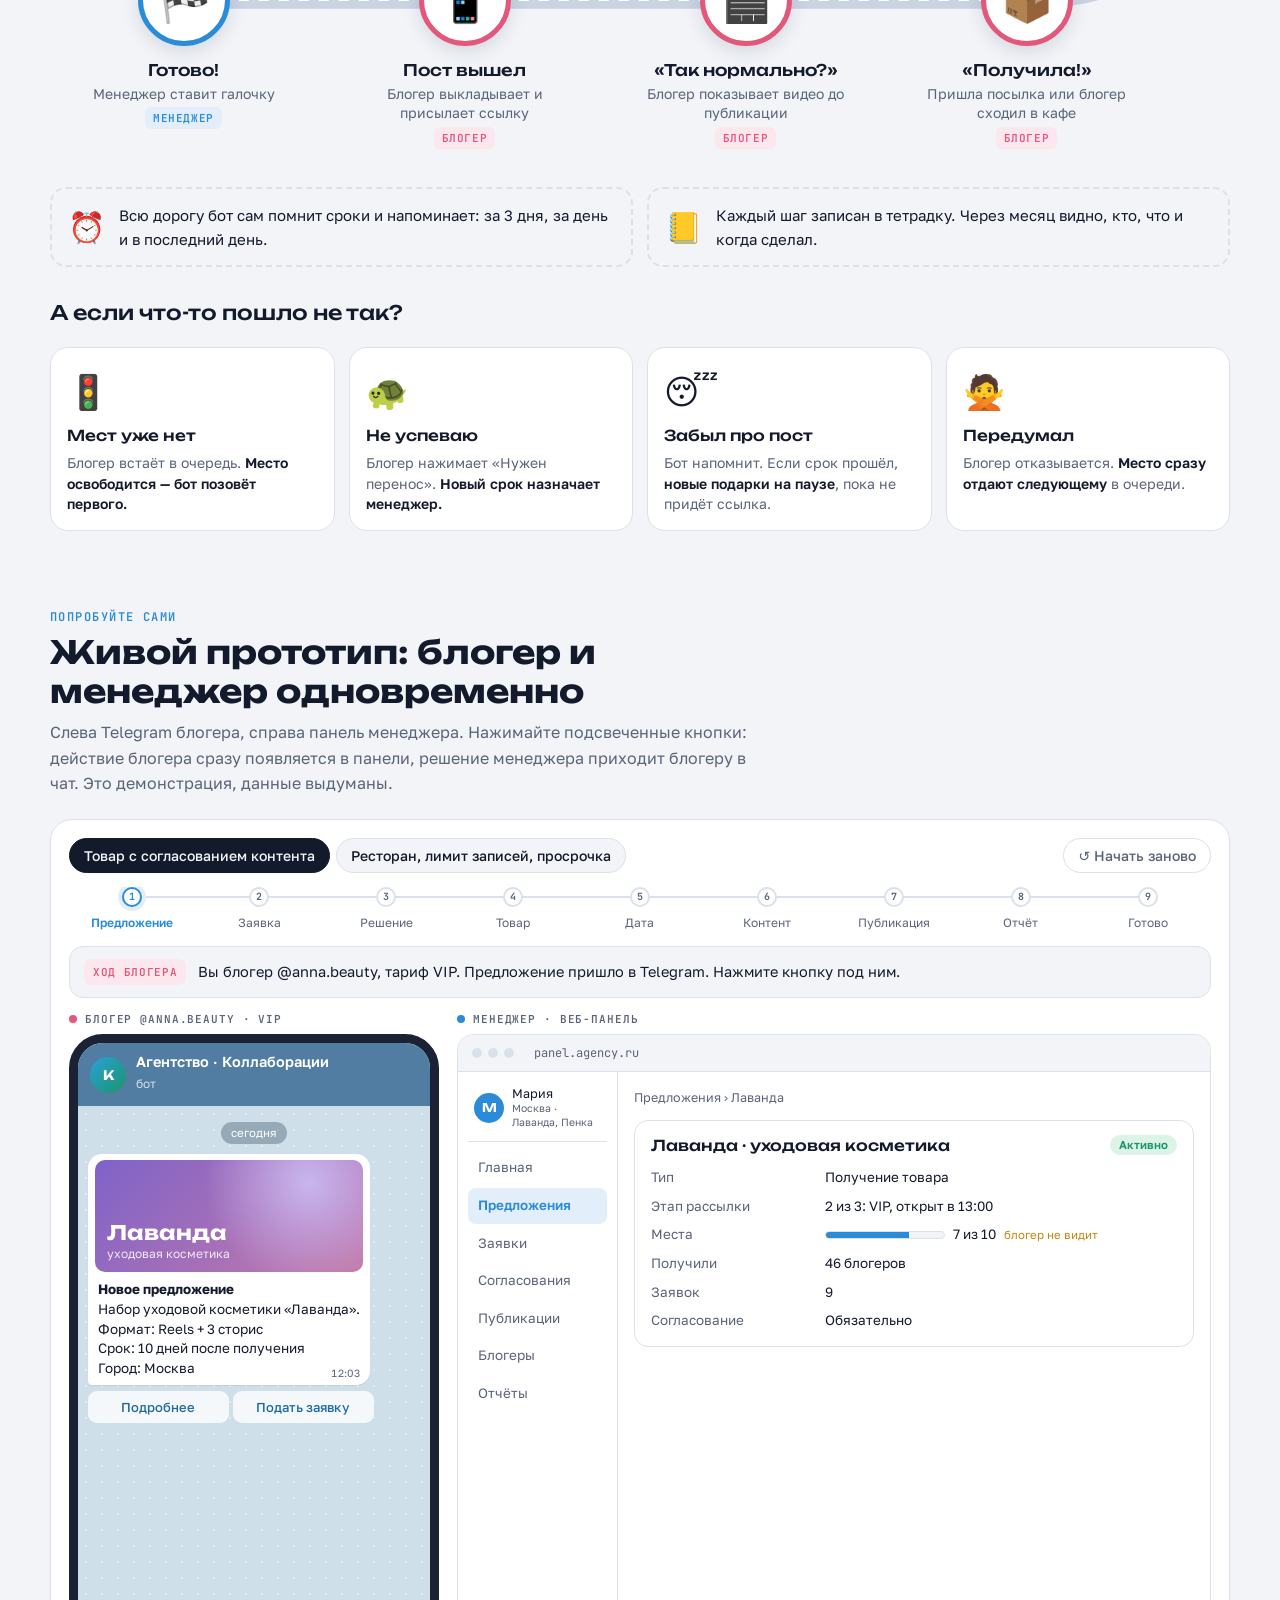
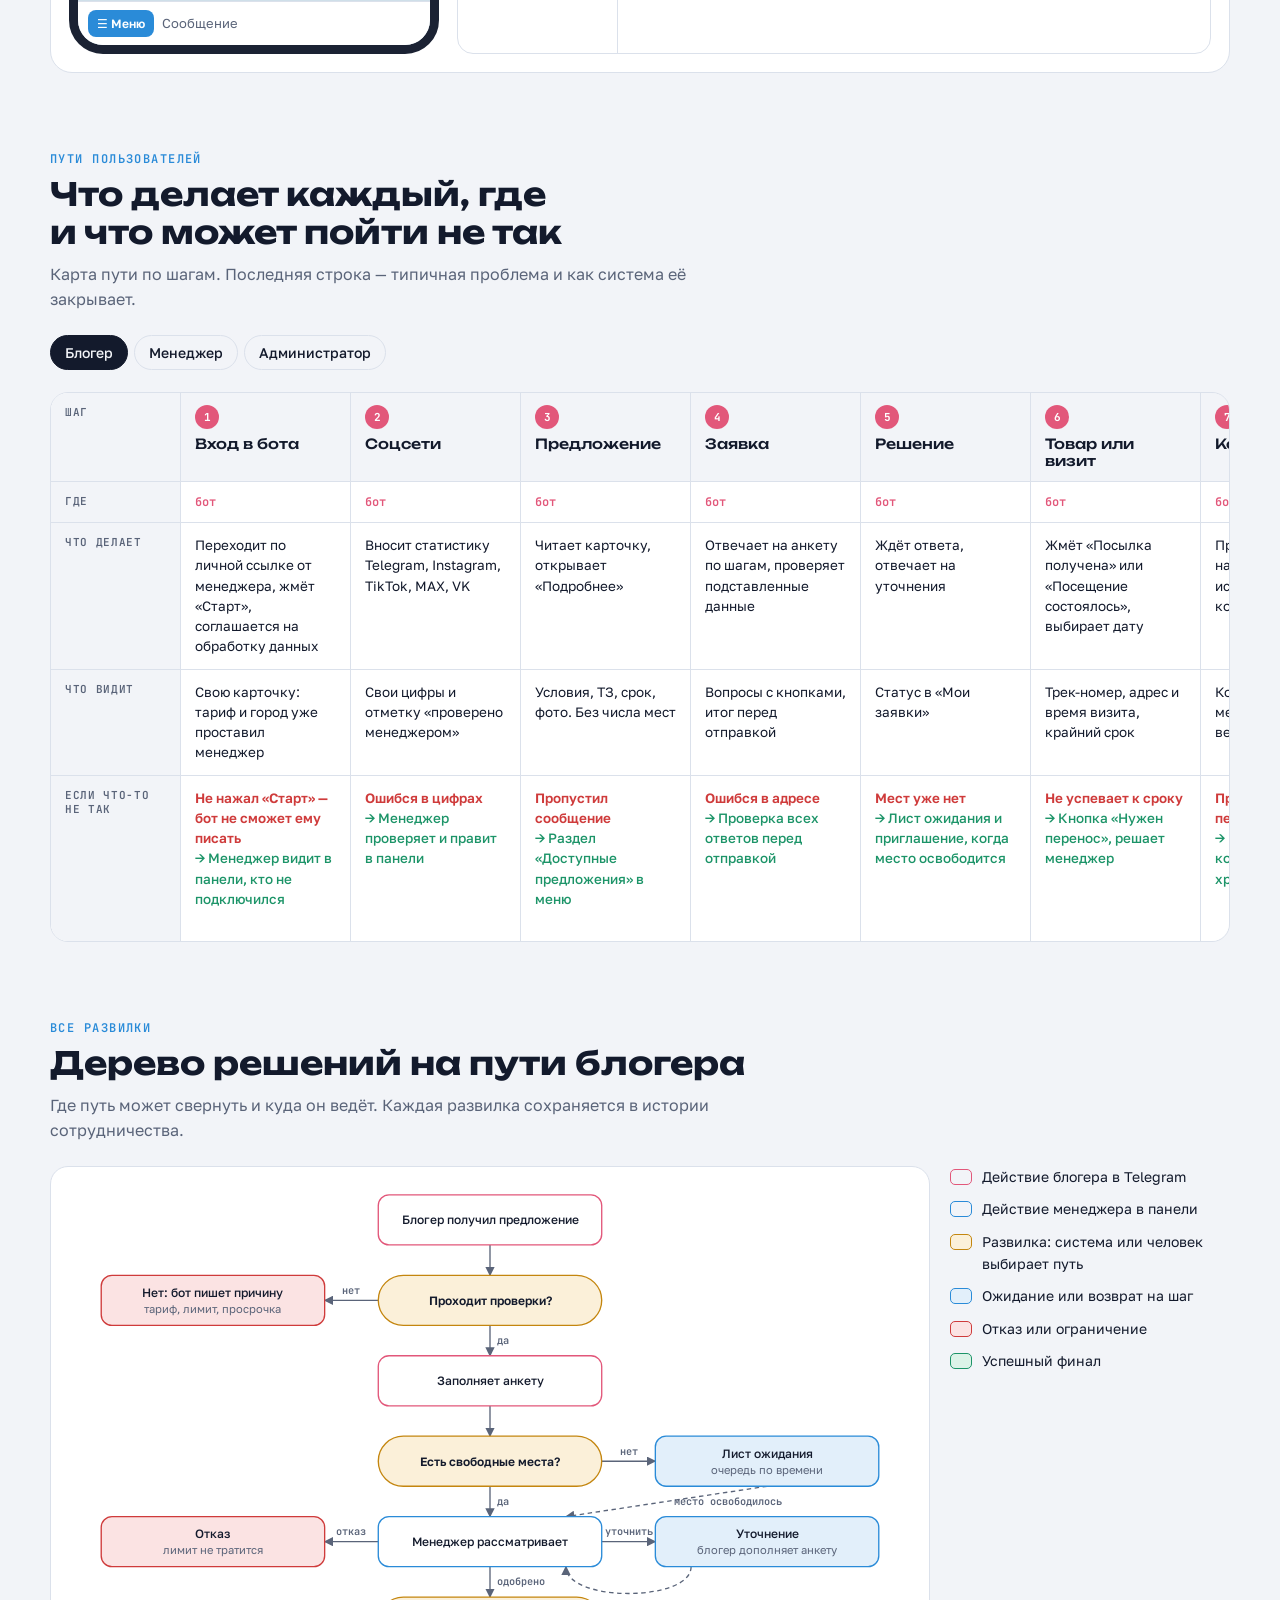
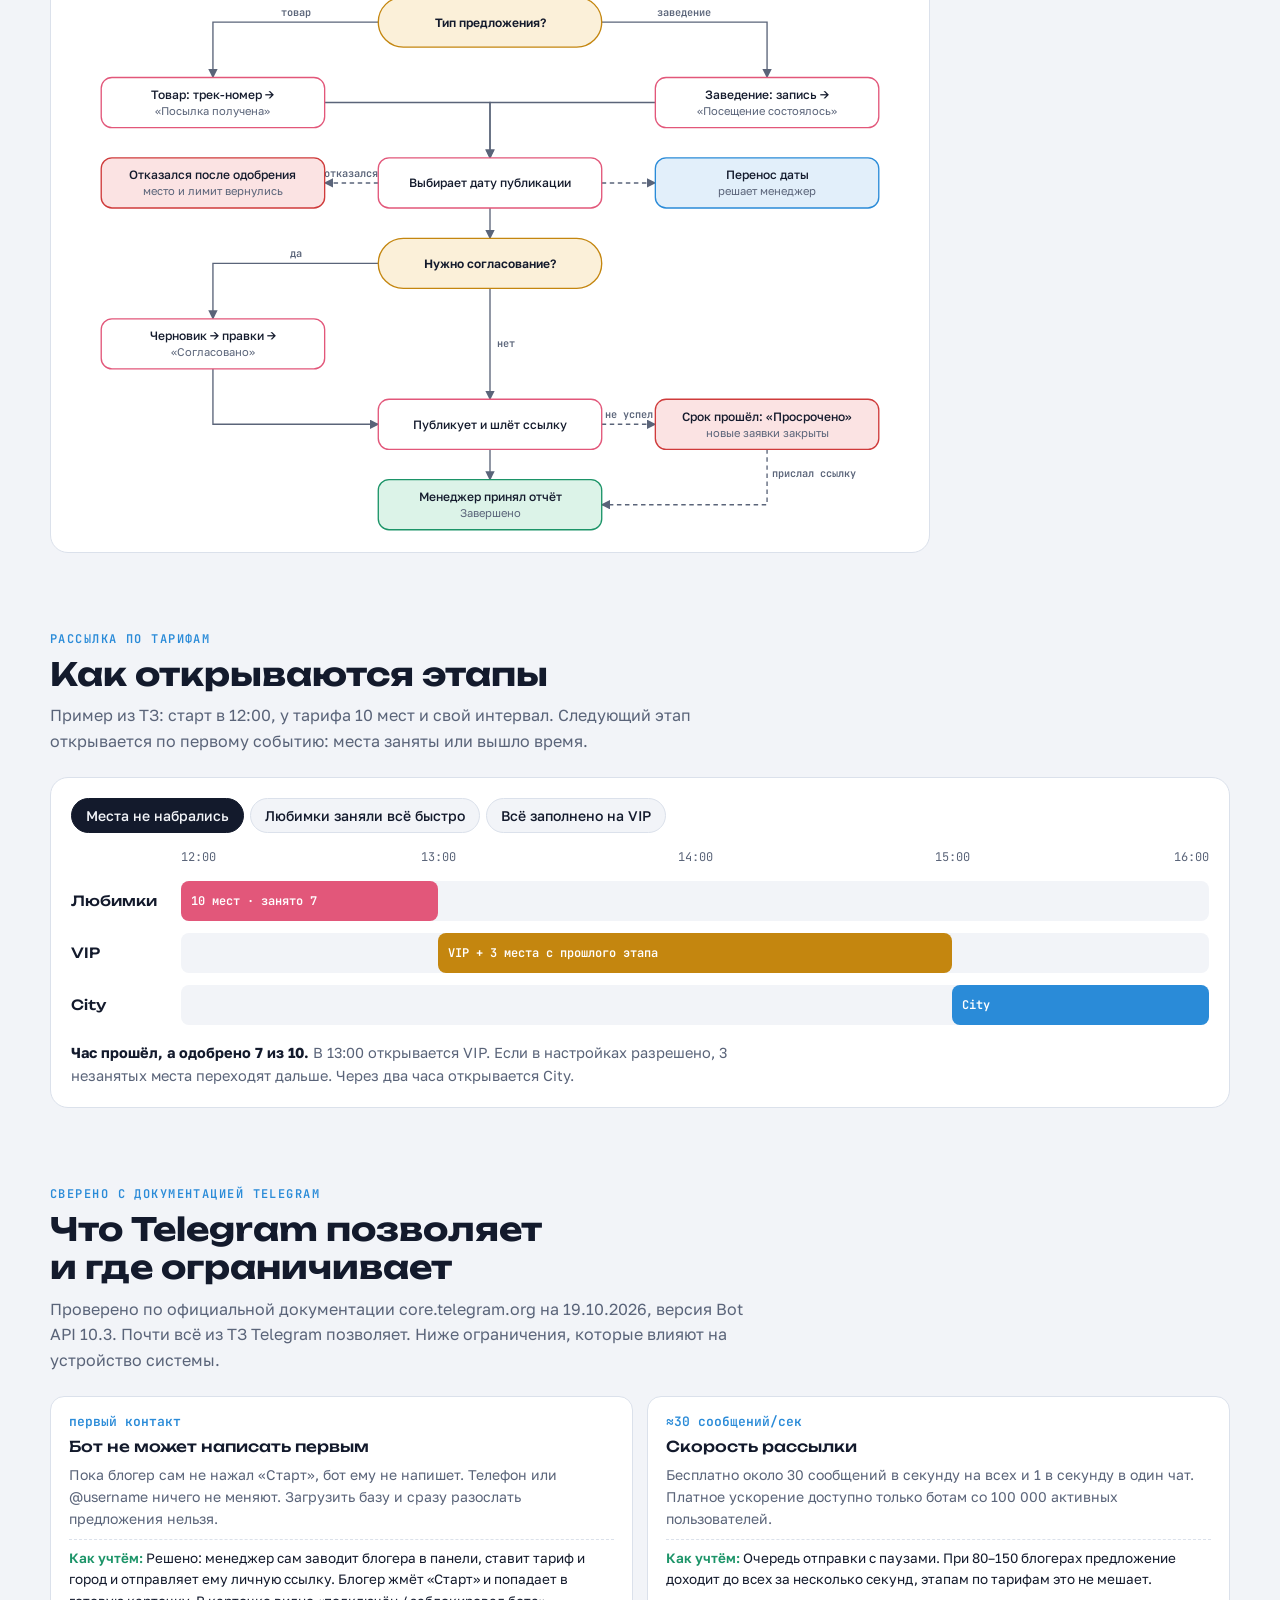
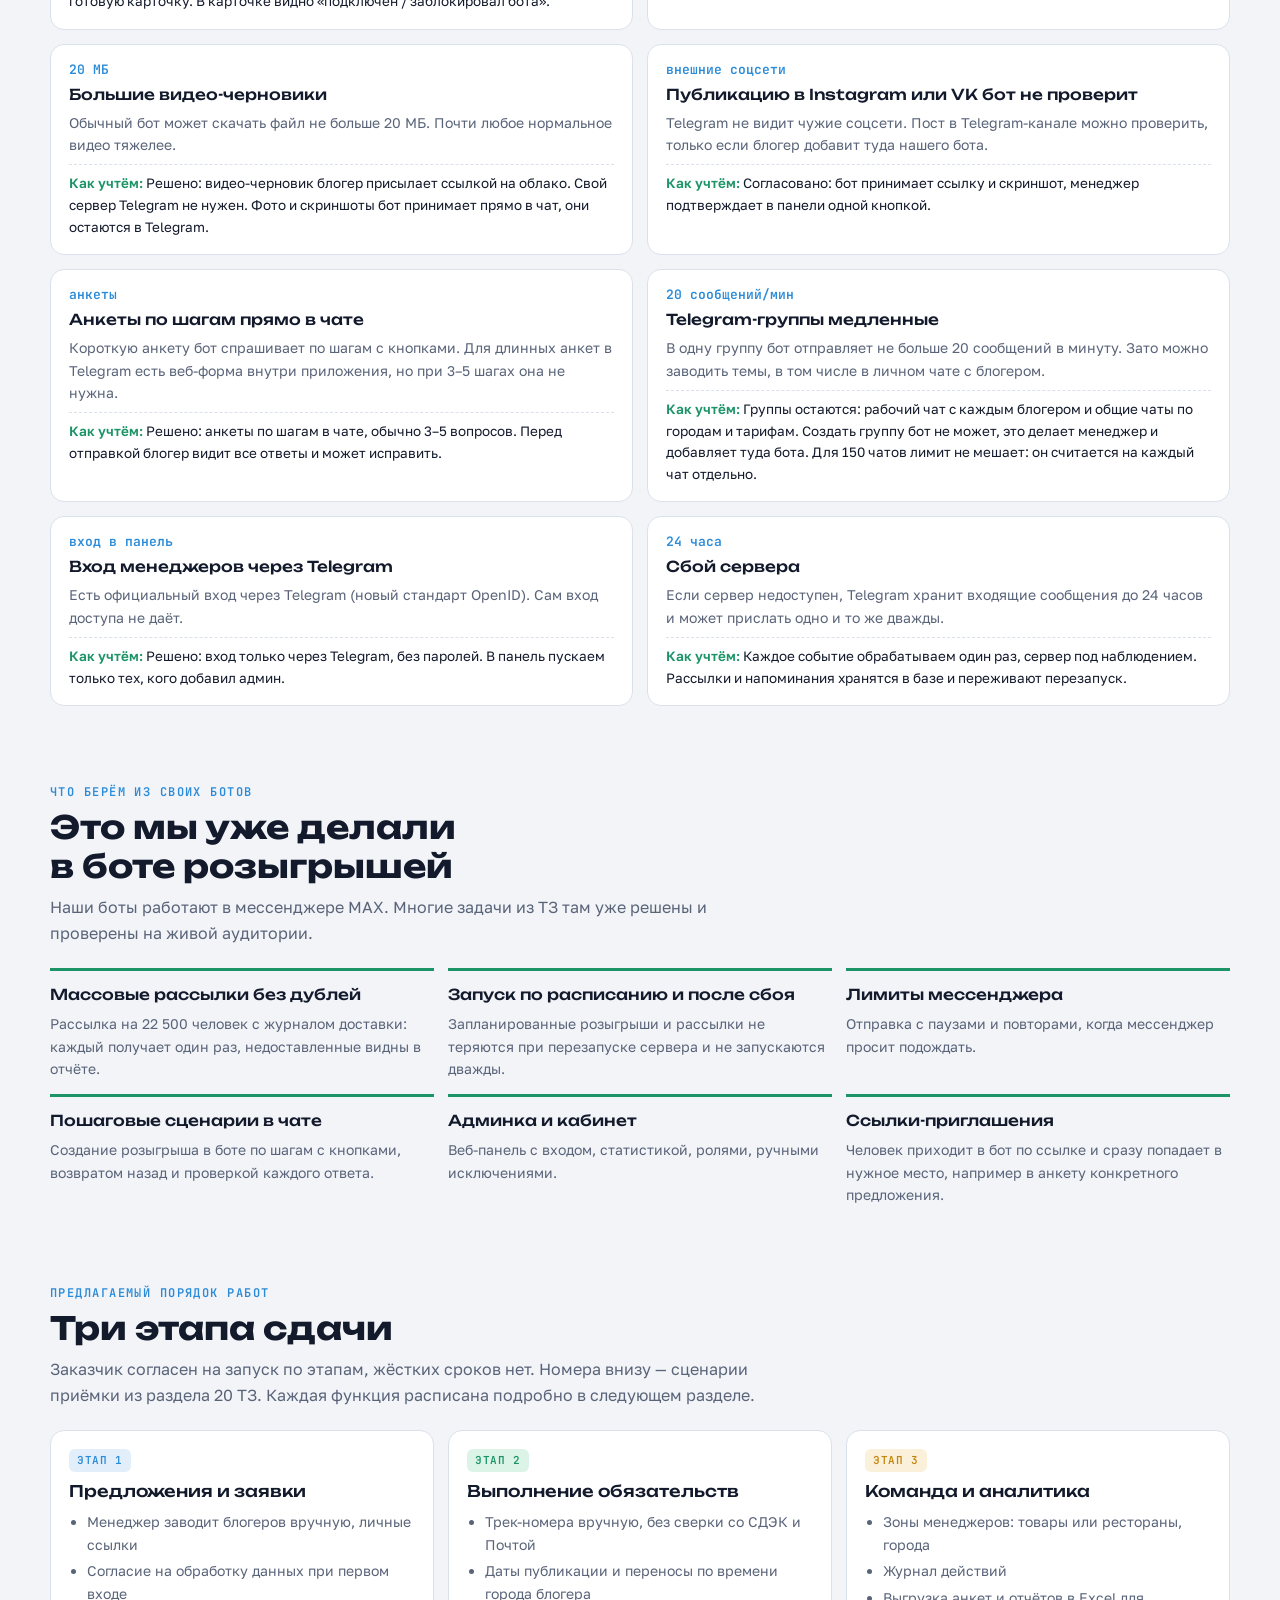
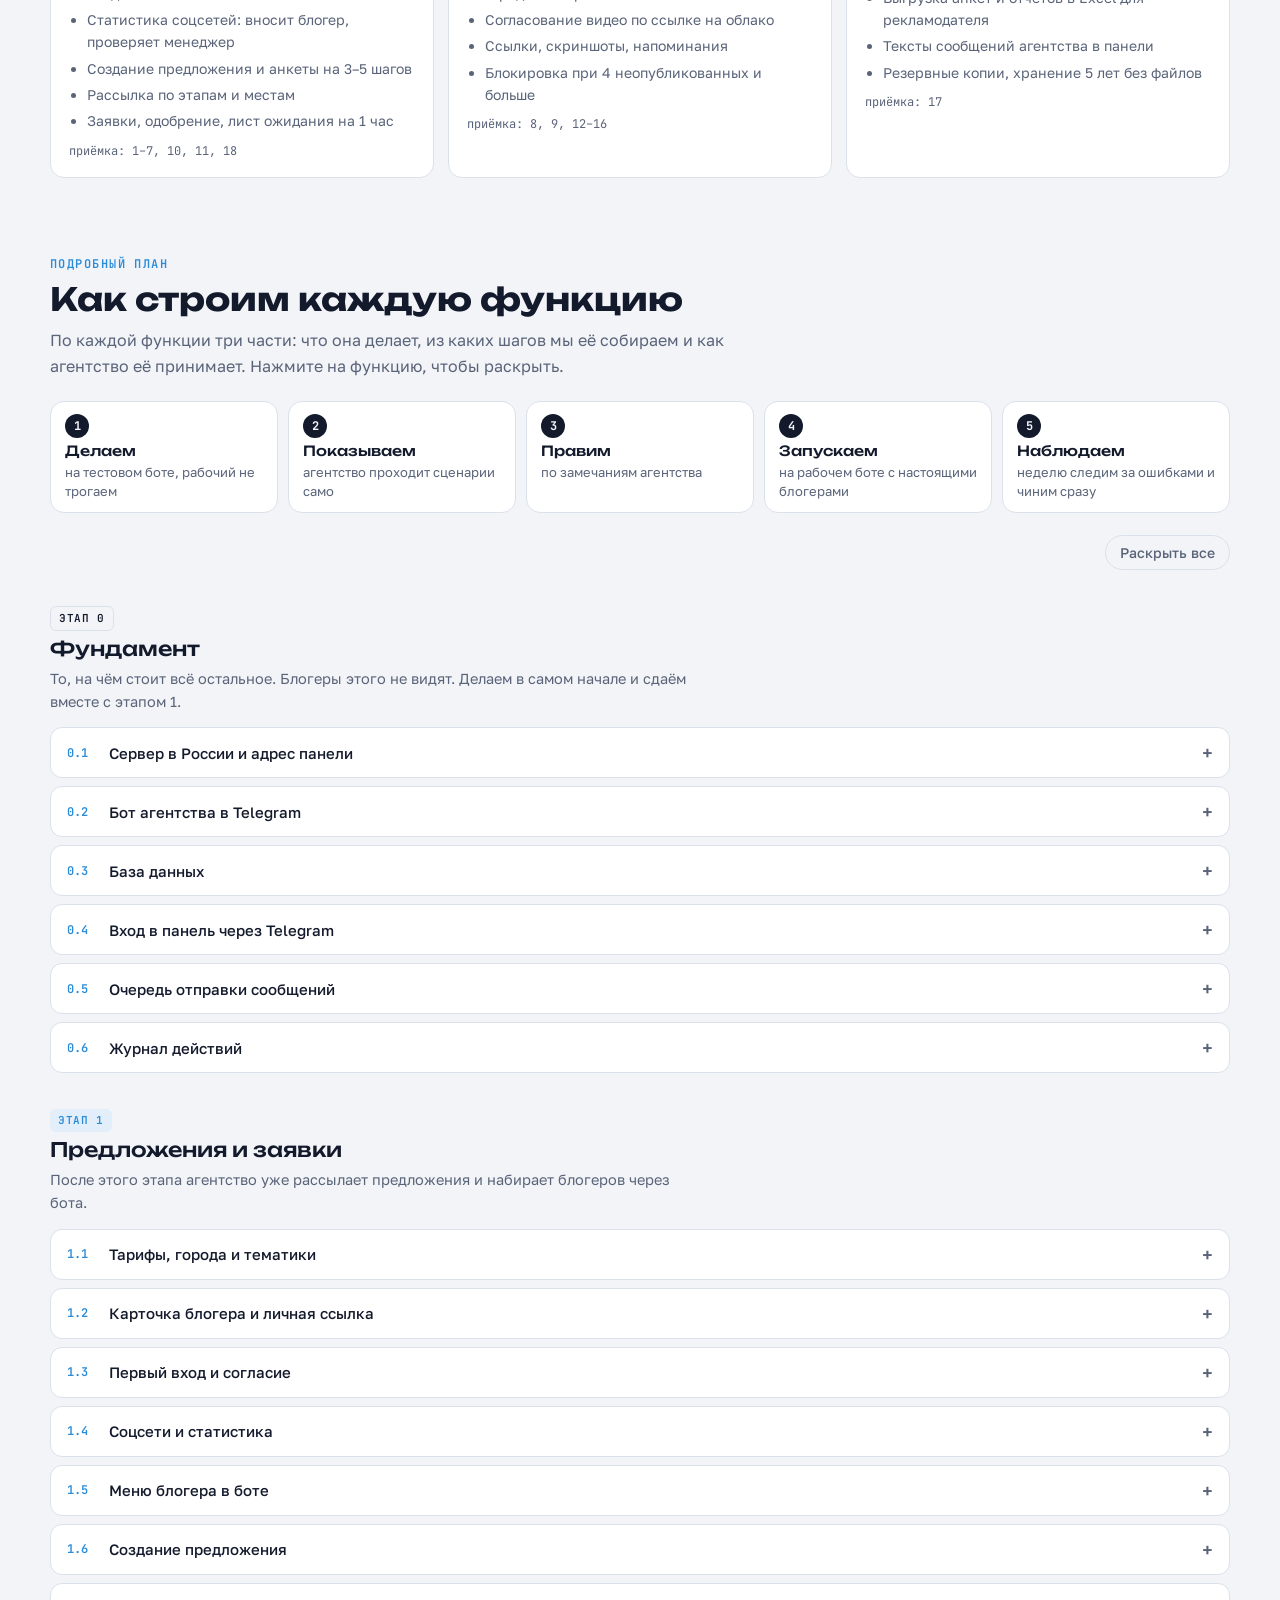
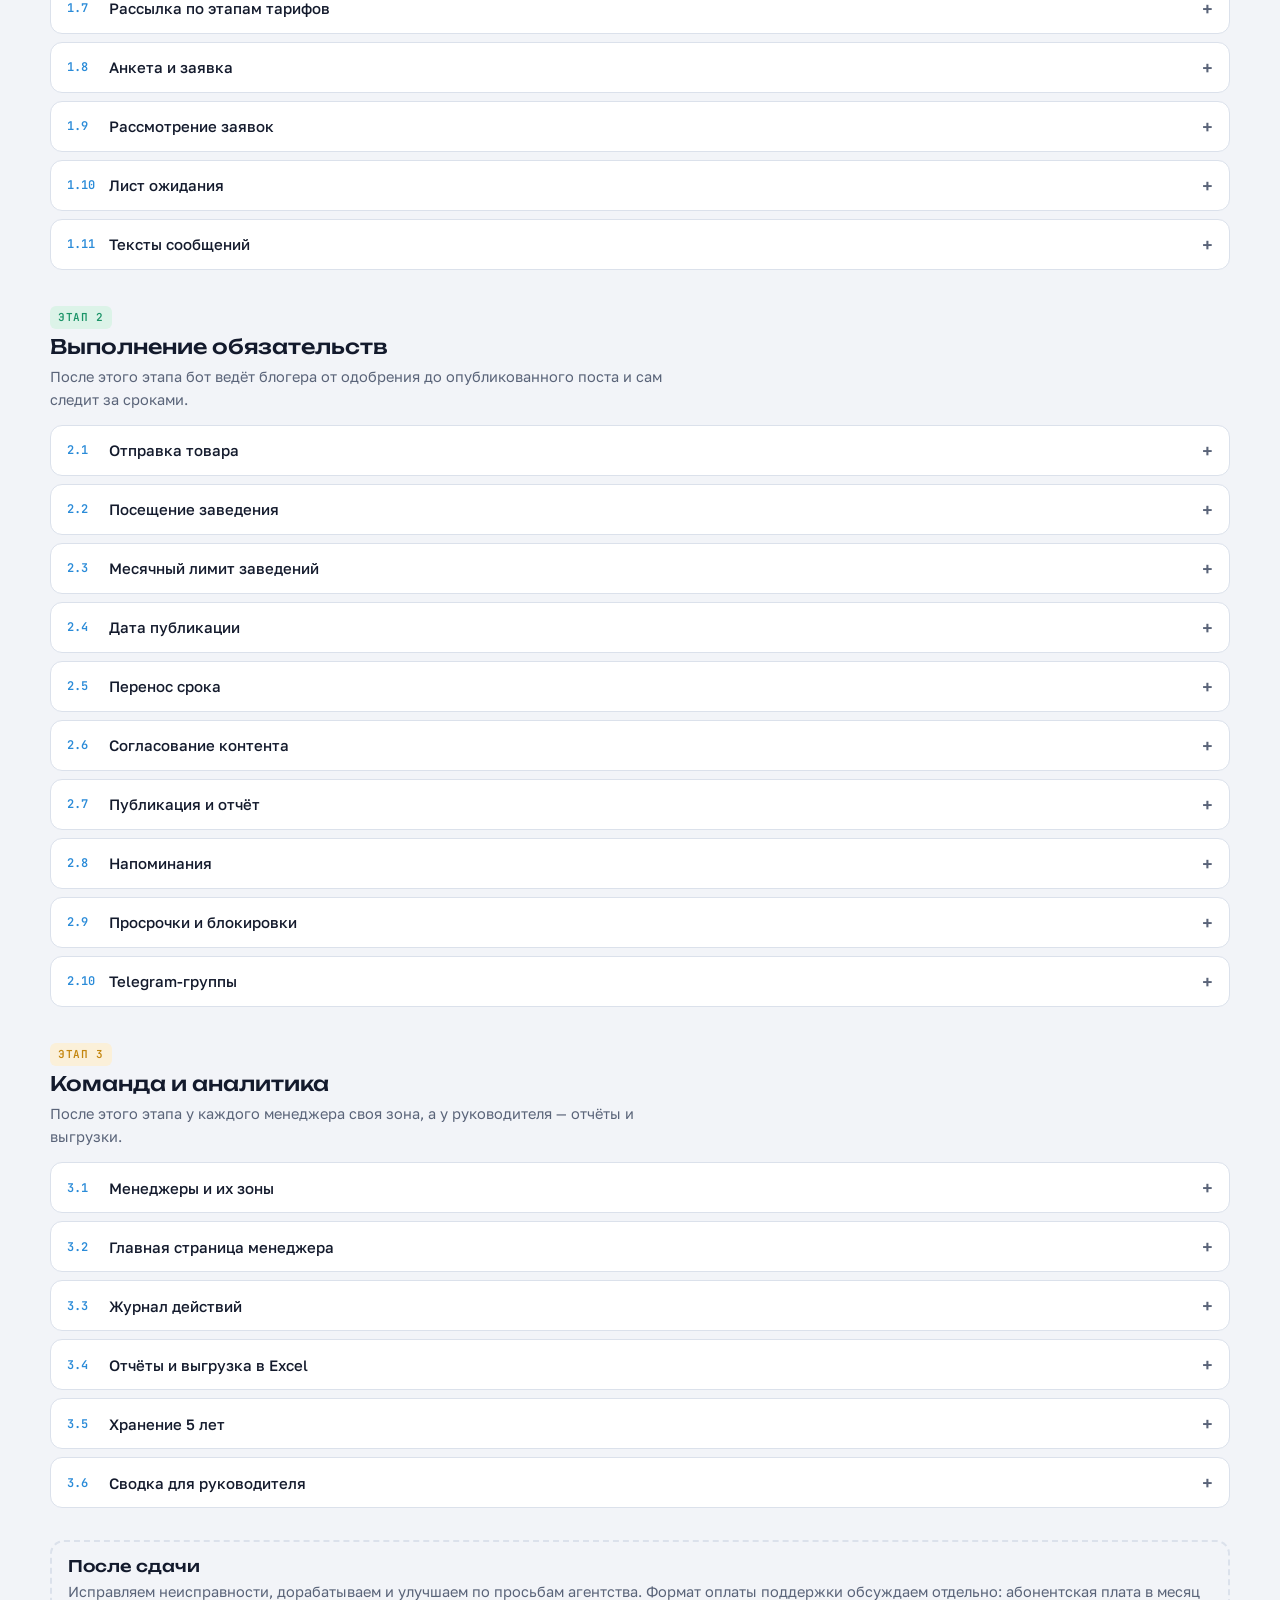
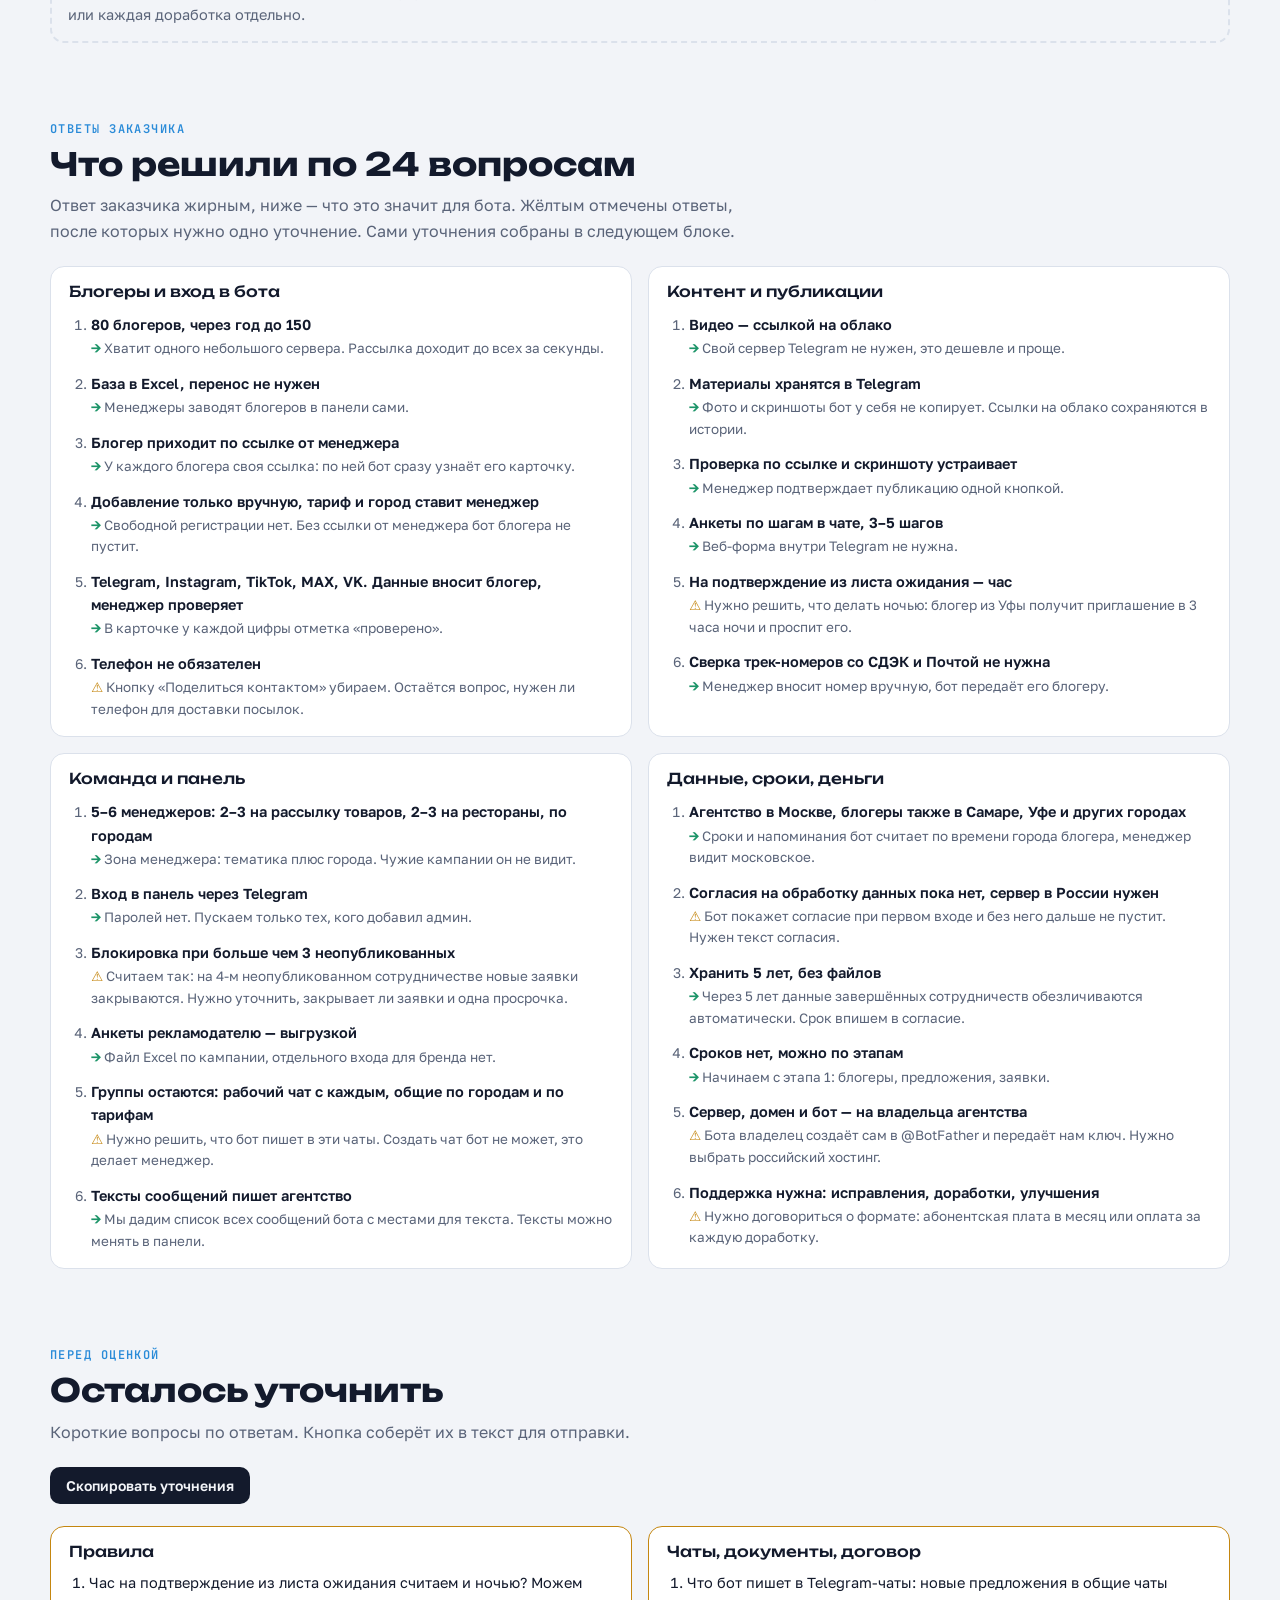
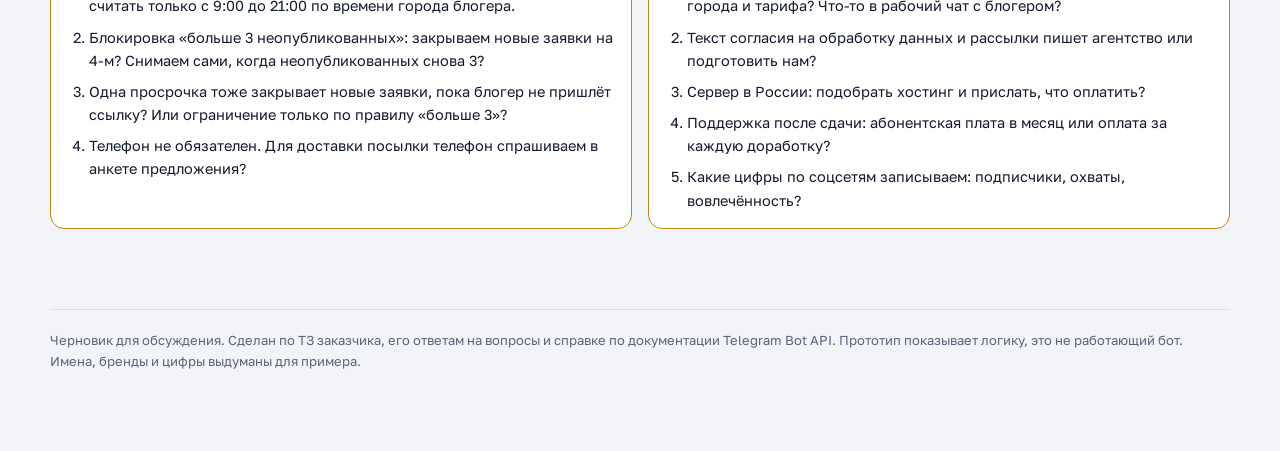
==== commit f296b80c: "Подробный план разработки по каждой функции" ====
--- a/index.html
+++ b/index.html
@@ -305,6 +305,33 @@
 .qg h3{font-size:15px}
 .qg ol{margin:0;padding-left:20px;display:flex;flex-direction:column;gap:8px;font-size:14.5px}
 .qg li small{display:block;color:var(--muted);font-size:13px}
+.flow{display:grid;grid-template-columns:repeat(5,1fr);gap:10px}
+.flow div{background:var(--surface);border:1px solid var(--line);border-radius:14px;padding:12px 14px;display:flex;flex-direction:column;gap:4px;min-width:0}
+.flow i{font:700 12px/24px var(--f-mono);font-style:normal;width:24px;height:24px;border-radius:50%;background:var(--ink);color:var(--bg);text-align:center}
+.flow b{font:500 14px var(--f-display)} .flow span{font-size:13px;color:var(--muted);line-height:1.4}
+.plan-tools{display:flex;justify-content:flex-end}
+.pstage{display:flex;flex-direction:column;gap:8px}
+.pstage-h{display:flex;flex-direction:column;gap:6px;margin:14px 0 6px}
+.pstage-h h3{font-size:20px} .pstage-h p{color:var(--muted);font-size:14.5px;max-width:72ch}
+.ch-0{background:var(--bg);color:var(--ink);border:1px solid var(--line)}
+details.fn{background:var(--surface);border:1px solid var(--line);border-radius:12px}
+details.fn summary{cursor:pointer;list-style:none;padding:13px 16px;display:flex;gap:12px;align-items:center;font:500 15px var(--f-body)}
+details.fn summary::-webkit-details-marker{display:none}
+details.fn summary::after{content:"+";margin-left:auto;font:600 18px var(--f-mono);color:var(--muted)}
+details.fn[open] summary::after{content:"−"}
+details.fn[open] summary{border-bottom:1px solid var(--line)}
+.fn-n{font:600 12px var(--f-mono);color:var(--sky);min-width:30px}
+.fn-b{display:grid;grid-template-columns:1fr 1.5fr 1fr;gap:18px;padding:14px 16px 16px}
+.fn-b>div{display:flex;flex-direction:column;gap:6px;min-width:0}
+.fn-b b{font:600 11px var(--f-mono);letter-spacing:.06em;text-transform:uppercase;color:var(--muted)}
+.fn-b p,.fn-b ol{font-size:14px;margin:0;line-height:1.5}
+.fn-b ol{padding-left:18px;display:flex;flex-direction:column;gap:4px}
+.fn-b .need{grid-column:1/-1;background:var(--gold-soft);border-radius:10px;padding:10px 12px}
+.fn-b .need b{color:var(--gold)}
+.after{border:2px dashed var(--line);border-radius:14px;padding:14px 16px;display:flex;flex-direction:column;gap:4px;margin-top:10px}
+.after b{font:500 16px var(--f-display)} .after p{color:var(--muted);font-size:14.5px}
+@media (max-width:900px){.flow{grid-template-columns:1fr 1fr}.fn-b{grid-template-columns:1fr}}
+@media (max-width:520px){.flow{grid-template-columns:1fr}}
 .agroups{display:grid;grid-template-columns:repeat(2,1fr);gap:16px}
 .ag{background:var(--surface);border:1px solid var(--line);border-radius:14px;padding:16px 18px;display:flex;flex-direction:column;gap:12px;min-width:0}
 .ag h3{font-size:15px}
@@ -577,12 +604,229 @@
   <div class="sec-head">
     <span class="eyebrow">Предлагаемый порядок работ</span>
     <h2>Три этапа сдачи</h2>
-    <p>Заказчик согласен на запуск по этапам, жёстких сроков нет. Номера внизу — сценарии приёмки из раздела 20 ТЗ.</p>
+    <p>Заказчик согласен на запуск по этапам, жёстких сроков нет. Номера внизу — сценарии приёмки из раздела 20 ТЗ. Каждая функция расписана подробно в следующем разделе.</p>
   </div>
   <div class="phases">
     <div class="phase"><span class="chip ch-1">Этап 1</span><h3>Предложения и заявки</h3><ul><li>Менеджер заводит блогеров вручную, личные ссылки</li><li>Согласие на обработку данных при первом входе</li><li>Статистика соцсетей: вносит блогер, проверяет менеджер</li><li>Создание предложения и анкеты на 3–5 шагов</li><li>Рассылка по этапам и местам</li><li>Заявки, одобрение, лист ожидания на 1 час</li></ul><span class="tests">приёмка: 1–7, 10, 11, 18</span></div>
     <div class="phase"><span class="chip ch-2">Этап 2</span><h3>Выполнение обязательств</h3><ul><li>Трек-номера вручную, без сверки со СДЭК и Почтой</li><li>Даты публикации и переносы по времени города блогера</li><li>Согласование видео по ссылке на облако</li><li>Ссылки, скриншоты, напоминания</li><li>Блокировка при 4 неопубликованных и больше</li></ul><span class="tests">приёмка: 8, 9, 12–16</span></div>
     <div class="phase"><span class="chip ch-3">Этап 3</span><h3>Команда и аналитика</h3><ul><li>Зоны менеджеров: товары или рестораны, города</li><li>Журнал действий</li><li>Выгрузка анкет и отчётов в Excel для рекламодателя</li><li>Тексты сообщений агентства в панели</li><li>Резервные копии, хранение 5 лет без файлов</li></ul><span class="tests">приёмка: 17</span></div>
+  </div>
+</section>
+
+<!-- ===== ПОДРОБНЫЙ ПЛАН ===== -->
+<section id="plan">
+  <div class="sec-head">
+    <span class="eyebrow">Подробный план</span>
+    <h2>Как строим каждую функцию</h2>
+    <p>По каждой функции три части: что она делает, из каких шагов мы её собираем и как агентство её принимает. Нажмите на функцию, чтобы раскрыть.</p>
+  </div>
+
+  <div class="flow">
+    <div><i>1</i><b>Делаем</b><span>на тестовом боте, рабочий не трогаем</span></div>
+    <div><i>2</i><b>Показываем</b><span>агентство проходит сценарии само</span></div>
+    <div><i>3</i><b>Правим</b><span>по замечаниям агентства</span></div>
+    <div><i>4</i><b>Запускаем</b><span>на рабочем боте с настоящими блогерами</span></div>
+    <div><i>5</i><b>Наблюдаем</b><span>неделю следим за ошибками и чиним сразу</span></div>
+  </div>
+
+  <div class="plan-tools"><button type="button" class="restart" id="planAll">Раскрыть все</button></div>
+
+  <!-- ЭТАП 0 -->
+  <div class="pstage">
+    <div class="pstage-h"><span class="chip ch-0">Этап 0</span><h3>Фундамент</h3><p>То, на чём стоит всё остальное. Блогеры этого не видят. Делаем в самом начале и сдаём вместе с этапом 1.</p></div>
+    <details class="fn"><summary><span class="fn-n">0.1</span>Сервер в России и адрес панели</summary><div class="fn-b">
+      <div><b>Что делает</b><p>Сервер, на котором работают бот, панель и база. Данные блогеров хранятся в России.</p></div>
+      <div><b>Как строим</b><ol><li>Подбираем российский хостинг и присылаем, что оплатить.</li><li>Владелец агентства арендует сервер и домен на себя.</li><li>Ставим защищённое соединение HTTPS для панели.</li><li>Настраиваем ночную резервную копию базы на отдельное хранилище.</li><li>Ставим наблюдение: если сервер или бот упал, мы узнаём сразу.</li></ol></div>
+      <div><b>Как принимаем</b><p>Панель открывается по адресу агентства. Резервная копия создаётся и восстанавливается на проверочной базе.</p></div>
+      <div class="need"><b>Нужно от агентства</b><p>Оплата сервера и домена на владельца.</p></div>
+    </div></details>
+    <details class="fn"><summary><span class="fn-n">0.2</span>Бот агентства в Telegram</summary><div class="fn-b">
+      <div><b>Что делает</b><p>Сам бот, с которым переписываются блогеры.</p></div>
+      <div><b>Как строим</b><ol><li>Владелец создаёт бота в @BotFather на свой аккаунт и передаёт нам ключ.</li><li>Ставим имя, описание, аватар и меню команд.</li><li>Подключаем бота к серверу так, чтобы сообщения приходили сразу.</li><li>Заводим второй, тестовый бот: на нём делаем и показываем всё новое.</li></ol></div>
+      <div><b>Как принимаем</b><p>Бот отвечает на «Старт». Бот принадлежит владельцу агентства, а не нам.</p></div>
+      <div class="need"><b>Нужно от агентства</b><p>Создать бота и передать ключ, прислать аватар и название.</p></div>
+    </div></details>
+    <details class="fn"><summary><span class="fn-n">0.3</span>База данных</summary><div class="fn-b">
+      <div><b>Что делает</b><p>«Тетрадка» системы: блогеры, тарифы, города, предложения, заявки, сотрудничества, сроки, история.</p></div>
+      <div><b>Как строим</b><ol><li>Описываем все сущности и связи между ними.</li><li>Закладываем историю: каждое изменение статуса и срока записывается с автором и временем.</li><li>Закладываем часовой пояс у каждого города.</li><li>Пишем автоматические проверки, что данные не теряются и не задваиваются.</li></ol></div>
+      <div><b>Как принимаем</b><p>Принимается вместе с функциями этапов 1–3, отдельно не сдаётся.</p></div>
+    </div></details>
+    <details class="fn"><summary><span class="fn-n">0.4</span>Вход в панель через Telegram</summary><div class="fn-b">
+      <div><b>Что делает</b><p>Менеджер входит в панель своим Telegram, без паролей.</p></div>
+      <div><b>Как строим</b><ol><li>Подключаем официальный вход Telegram для сайтов.</li><li>Заводим список допущенных: админ и менеджеры.</li><li>Человек не из списка видит «нет доступа», даже если вошёл через Telegram.</li><li>Админ может отключить менеджера одной кнопкой, вход пропадает сразу.</li></ol></div>
+      <div><b>Как принимаем</b><p>Менеджер из списка входит. Посторонний Telegram не входит. Отключённый менеджер теряет доступ.</p></div>
+    </div></details>
+    <details class="fn"><summary><span class="fn-n">0.5</span>Очередь отправки сообщений</summary><div class="fn-b">
+      <div><b>Что делает</b><p>Все сообщения бота уходят через очередь: в правильном темпе, ровно один раз.</p></div>
+      <div><b>Как строим</b><ol><li>Каждое сообщение сначала записывается в базу, потом отправляется.</li><li>Соблюдаем лимиты Telegram: паузы между сообщениями, повтор, когда Telegram просит подождать.</li><li>После перезапуска сервера очередь продолжается с места остановки.</li><li>Если блогер заблокировал бота, это отмечается в его карточке.</li></ol></div>
+      <div><b>Как принимаем</b><p>Перезапуск сервера посреди рассылки: каждый получает сообщение один раз, никто не пропущен.</p></div>
+    </div></details>
+    <details class="fn"><summary><span class="fn-n">0.6</span>Журнал действий</summary><div class="fn-b">
+      <div><b>Что делает</b><p>Записывает, кто из команды что сделал, когда и почему.</p></div>
+      <div><b>Как строим</b><ol><li>Пишем журнал с первого дня, чтобы история была полной.</li><li>Ручные изменения сроков и статусов требуют причину.</li><li>Просмотр журнала делаем на этапе 3.</li></ol></div>
+      <div><b>Как принимаем</b><p>Вместе с этапом 3.</p></div>
+    </div></details>
+  </div>
+
+  <!-- ЭТАП 1 -->
+  <div class="pstage">
+    <div class="pstage-h"><span class="chip ch-1">Этап 1</span><h3>Предложения и заявки</h3><p>После этого этапа агентство уже рассылает предложения и набирает блогеров через бота.</p></div>
+    <details class="fn"><summary><span class="fn-n">1.1</span>Тарифы, города и тематики</summary><div class="fn-b">
+      <div><b>Что делает</b><p>Справочники, на которых держатся рассылка и лимиты.</p></div>
+      <div><b>Как строим</b><ol><li>Тарифы Любимки, VIP и City: порядок в рассылке и лимит заведений в месяц.</li><li>Города с часовым поясом: Москва, Самара, Уфа и другие.</li><li>Тематики: товары и рестораны.</li><li>Админ добавляет и меняет всё это в панели без программиста.</li></ol></div>
+      <div><b>Как принимаем</b><p>Админ заводит новый город и новый тариф, они сразу появляются в карточках и предложениях.</p></div>
+    </div></details>
+    <details class="fn"><summary><span class="fn-n">1.2</span>Карточка блогера и личная ссылка</summary><div class="fn-b">
+      <div><b>Что делает</b><p>Менеджер вручную заводит блогера и отправляет ему личную ссылку в бота.</p></div>
+      <div><b>Как строим</b><ol><li>Форма блогера: имя, ник, тариф, город, тематики, заметки менеджера.</li><li>Бот создаёт для карточки личную ссылку. Её можно скопировать одной кнопкой.</li><li>Статус в карточке: «не подключился», «подключён», «заблокировал бота».</li><li>Список блогеров с поиском и фильтрами по тарифу, городу и статусу.</li><li>Защита от двойной записи: один Telegram — одна карточка.</li></ol></div>
+      <div><b>Как принимаем</b><p>Менеджер заводит блогера, тот открывает ссылку и попадает в свою готовую карточку. Если по ссылке уже подключился один Telegram, второй к этой карточке не подключится.</p></div>
+    </div></details>
+    <details class="fn"><summary><span class="fn-n">1.3</span>Первый вход и согласие</summary><div class="fn-b">
+      <div><b>Что делает</b><p>Блогер нажимает «Старт», соглашается на обработку данных и получение предложений.</p></div>
+      <div><b>Как строим</b><ol><li>Приветствие с именем, тарифом и городом из карточки.</li><li>Экран согласия со ссылкой на полный текст. Без согласия бот дальше не пускает.</li><li>Дата и время согласия сохраняются в карточке.</li><li>Пришёл без ссылки менеджера — бот вежливо объясняет, к кому обратиться.</li></ol></div>
+      <div><b>Как принимаем</b><p>Без согласия меню не открывается. В карточке видна дата согласия.</p></div>
+      <div class="need"><b>Нужно от агентства</b><p>Текст согласия на обработку данных и рассылки. Или поручить его нам.</p></div>
+    </div></details>
+    <details class="fn"><summary><span class="fn-n">1.4</span>Соцсети и статистика</summary><div class="fn-b">
+      <div><b>Что делает</b><p>Блогер вносит свои соцсети и цифры, менеджер проверяет.</p></div>
+      <div><b>Как строим</b><ol><li>Пошаговый ввод в боте для Telegram, Instagram, TikTok, MAX и VK: ссылка и цифры.</li><li>Бот проверяет, что ссылка ведёт на нужную соцсеть, а цифры — это числа.</li><li>Менеджер видит цифры в карточке и ставит «проверено» или правит.</li><li>Если блогер меняет цифры, отметка «проверено» снимается до новой проверки.</li></ol></div>
+      <div><b>Как принимаем</b><p>Блогер вносит данные, менеджер подтверждает. После правки блогером отметка пропадает.</p></div>
+      <div class="need"><b>Нужно от агентства</b><p>Какие именно цифры записываем: подписчики, охваты, вовлечённость.</p></div>
+    </div></details>
+    <details class="fn"><summary><span class="fn-n">1.5</span>Меню блогера в боте</summary><div class="fn-b">
+      <div><b>Что делает</b><p>Всё, что блогеру нужно, в одном меню.</p></div>
+      <div><b>Как строим</b><ol><li>Кнопки: «Доступные предложения», «Мои заявки», «Мои сотрудничества», «Мой тариф и лимиты», «Мои соцсети», «Связаться с менеджером».</li><li>«Мой тариф и лимиты» объясняет причину, если новые заявки закрыты.</li><li>С любого экрана — возврат в меню.</li></ol></div>
+      <div><b>Как принимаем</b><p>Каждая кнопка открывает свой экран, из каждого экрана можно вернуться.</p></div>
+    </div></details>
+    <details class="fn"><summary><span class="fn-n">1.6</span>Создание предложения</summary><div class="fn-b">
+      <div><b>Что делает</b><p>Менеджер собирает предложение: товар или заведение, условия, анкету.</p></div>
+      <div><b>Как строим</b><ol><li>Тип: получение товара или посещение заведения.</li><li>Бренд, описание, фото, техническое задание, формат публикации.</li><li>Кому: города, тарифы, тематика. Число мест.</li><li>Сроки: сколько дней на публикацию после получения или визита. Нужно ли согласование контента.</li><li>Конструктор анкеты на 3–5 шагов: вопрос с кнопками, текстом или фото.</li><li>Копирование прошлого предложения и шаблоны анкет.</li><li>Предпросмотр «как увидит блогер» и число получателей до запуска.</li></ol></div>
+      <div><b>Как принимаем</b><p>Менеджер создаёт товарное и ресторанное предложение, видит предпросмотр и список получателей.</p></div>
+    </div></details>
+    <details class="fn"><summary><span class="fn-n">1.7</span>Рассылка по этапам тарифов</summary><div class="fn-b">
+      <div><b>Что делает</b><p>Сначала предложение получают Любимки, потом VIP, потом City.</p></div>
+      <div><b>Как строим</b><ol><li>Время старта и интервал между этапами.</li><li>Следующий этап открывается по первому событию: места заняты или вышло время.</li><li>Незанятые места переходят на следующий этап, если так задано.</li><li>Рассылка останавливается, когда набраны все места.</li><li>Получают только подходящие: город, тариф, тематика, нет блокировки, есть лимит.</li><li>Ручные кнопки: открыть этап раньше, добавить места, остановить.</li></ol></div>
+      <div><b>Как принимаем</b><p>Три сценария со страницы «Как открываются этапы» отрабатывают на тестовом боте.</p></div>
+    </div></details>
+    <details class="fn"><summary><span class="fn-n">1.8</span>Анкета и заявка</summary><div class="fn-b">
+      <div><b>Что делает</b><p>Блогер нажимает «Подать заявку» и отвечает на вопросы по шагам.</p></div>
+      <div><b>Как строим</b><ol><li>Проверки до анкеты: подходит тариф и город, есть лимит, нет блокировки. Если нет — бот называет причину.</li><li>Анкета по шагам с кнопками. Сохранённые данные бот подставляет сам, блогер только подтверждает.</li><li>Перед отправкой итог всех ответов с возможностью исправить.</li><li>Заявке присваивается номер, блогер видит её в «Мои заявки».</li><li>Повторная заявка на то же предложение не принимается.</li></ol></div>
+      <div><b>Как принимаем</b><p>Блогер с лимитом подаёт заявку. Блогер без лимита получает понятный отказ ещё до анкеты.</p></div>
+    </div></details>
+    <details class="fn"><summary><span class="fn-n">1.9</span>Рассмотрение заявок</summary><div class="fn-b">
+      <div><b>Что делает</b><p>Менеджер одобряет, отклоняет или просит уточнить.</p></div>
+      <div><b>Как строим</b><ol><li>Очередь заявок с анкетой и историей блогера: завершённые, просрочки.</li><li>Три кнопки: «Одобрить», «Отклонить», «Запросить уточнение» с текстом вопроса.</li><li>Решение сразу приходит блогеру в бот.</li><li>Защита от перебора мест: два менеджера одновременно не займут одно последнее место.</li></ol></div>
+      <div><b>Как принимаем</b><p>Два менеджера одновременно одобряют последнее место — проходит только одна заявка.</p></div>
+    </div></details>
+    <details class="fn"><summary><span class="fn-n">1.10</span>Лист ожидания</summary><div class="fn-b">
+      <div><b>Что делает</b><p>Когда мест нет, блогер встаёт в очередь. Освободилось место — бот зовёт первого.</p></div>
+      <div><b>Как строим</b><ol><li>Очередь по времени подачи заявки.</li><li>Освободилось место — бот приглашает первого, у него час на подтверждение.</li><li>Не ответил за час — приглашение уходит следующему.</li><li>Ночные часы — по ответу агентства на уточнение.</li><li>Менеджер может поменять порядок вручную.</li></ol></div>
+      <div><b>Как принимаем</b><p>Блогер отказывается — следующий из очереди получает приглашение. Через час без ответа приглашение переходит дальше.</p></div>
+    </div></details>
+    <details class="fn"><summary><span class="fn-n">1.11</span>Тексты сообщений</summary><div class="fn-b">
+      <div><b>Что делает</b><p>Все сообщения бота пишет агентство и меняет в панели само.</p></div>
+      <div><b>Как строим</b><ol><li>В начале этапа даём список всех сообщений бота с местами для текста.</li><li>Пока текстов нет, ставим понятные черновики.</li><li>Редактор текстов в панели с предпросмотром.</li></ol></div>
+      <div><b>Как принимаем</b><p>Агентство меняет текст в панели, блогер сразу видит новый.</p></div>
+      <div class="need"><b>Нужно от агентства</b><p>Тексты по списку.</p></div>
+    </div></details>
+  </div>
+
+  <!-- ЭТАП 2 -->
+  <div class="pstage">
+    <div class="pstage-h"><span class="chip ch-2">Этап 2</span><h3>Выполнение обязательств</h3><p>После этого этапа бот ведёт блогера от одобрения до опубликованного поста и сам следит за сроками.</p></div>
+    <details class="fn"><summary><span class="fn-n">2.1</span>Отправка товара</summary><div class="fn-b">
+      <div><b>Что делает</b><p>Менеджер вносит трек-номер, блогер подтверждает получение.</p></div>
+      <div><b>Как строим</b><ol><li>Поле трек-номера и службы доставки в сотрудничестве. Сверки со СДЭК и Почтой нет.</li><li>Бот присылает блогеру номер и кнопку «Посылка получена».</li><li>Если блогер долго не подтверждает, бот напоминает, менеджер видит это в панели.</li><li>Срок публикации начинает считаться с даты получения.</li></ol></div>
+      <div><b>Как принимаем</b><p>Менеджер вносит номер, блогер получает его и подтверждает. Срок считается от подтверждения.</p></div>
+    </div></details>
+    <details class="fn"><summary><span class="fn-n">2.2</span>Посещение заведения</summary><div class="fn-b">
+      <div><b>Что делает</b><p>Запись в заведение, подтверждение визита или отказ.</p></div>
+      <div><b>Как строим</b><ol><li>Дата и время визита в сотрудничестве.</li><li>Блогер подтверждает запись или жмёт «Не смогу прийти».</li><li>При отказе место и лимит возвращаются, место уходит листу ожидания.</li><li>После визита блогер жмёт «Посещение состоялось», срок публикации считается от визита.</li></ol></div>
+      <div><b>Как принимаем</b><p>Сценарий «Ресторан» из прототипа проходит на тестовом боте целиком.</p></div>
+    </div></details>
+    <details class="fn"><summary><span class="fn-n">2.3</span>Месячный лимит заведений</summary><div class="fn-b">
+      <div><b>Что делает</b><p>Не даёт блогеру взять больше заведений в месяц, чем разрешает тариф.</p></div>
+      <div><b>Как строим</b><ol><li>Лимит списывается только при одобрении, подача заявки его не трогает.</li><li>Отказ блогера или менеджера возвращает лимит.</li><li>Новый месяц — лимит снова полный.</li><li>Блогер видит остаток в «Мой тариф и лимиты».</li></ol></div>
+      <div><b>Как принимаем</b><p>Блогер с исчерпанным лимитом не может подать заявку. После отмены лимит возвращается.</p></div>
+    </div></details>
+    <details class="fn"><summary><span class="fn-n">2.4</span>Дата публикации</summary><div class="fn-b">
+      <div><b>Что делает</b><p>Блогер сам выбирает дату, но в пределах крайнего срока.</p></div>
+      <div><b>Как строим</b><ol><li>Бот предлагает даты кнопками до крайнего срока.</li><li>Все сроки считаются по времени города блогера, менеджер видит московское.</li><li>По дате ставятся напоминания.</li></ol></div>
+      <div><b>Как принимаем</b><p>Дату позже крайнего срока выбрать нельзя. У блогера из Уфы напоминание приходит по уфимскому времени.</p></div>
+    </div></details>
+    <details class="fn"><summary><span class="fn-n">2.5</span>Перенос срока</summary><div class="fn-b">
+      <div><b>Что делает</b><p>Блогер просит перенос, менеджер решает.</p></div>
+      <div><b>Как строим</b><ol><li>Кнопка «Нужен перенос» с причиной и желаемой датой.</li><li>Менеджер одобряет или отказывает, блогер получает ответ.</li><li>При одобрении напоминания пересчитываются.</li><li>Каждый перенос записывается в историю.</li></ol></div>
+      <div><b>Как принимаем</b><p>Перенос одобрен — новые напоминания по новой дате. В истории видно, кто и почему перенёс.</p></div>
+    </div></details>
+    <details class="fn"><summary><span class="fn-n">2.6</span>Согласование контента</summary><div class="fn-b">
+      <div><b>Что делает</b><p>Блогер показывает видео до публикации, менеджер согласует или просит правки.</p></div>
+      <div><b>Как строим</b><ol><li>Блогер присылает ссылку на облако. Бот проверяет, что это ссылка, и просит открыть доступ, если ссылка закрыта.</li><li>Каждая отправка — новая версия: v1, v2 и дальше.</li><li>Менеджер видит версии рядом с комментариями, жмёт «Согласовать» или «Нужны правки» с текстом.</li><li>Если менеджер долго не смотрит черновик, панель напоминает ему.</li><li>Для предложений без согласования шаг пропускается.</li></ol></div>
+      <div><b>Как принимаем</b><p>Черновик проходит путь v1 → правки → v2 → согласовано. Все версии и комментарии сохранены.</p></div>
+    </div></details>
+    <details class="fn"><summary><span class="fn-n">2.7</span>Публикация и отчёт</summary><div class="fn-b">
+      <div><b>Что делает</b><p>Блогер присылает ссылку на пост и скриншоты, менеджер принимает отчёт.</p></div>
+      <div><b>Как строим</b><ol><li>Бот принимает ссылку и проверяет, что это нужная соцсеть.</li><li>Скриншоты статистики бот принимает прямо в чат.</li><li>Менеджер жмёт «Принять отчёт» или «Вернуть на исправление» с комментарием.</li><li>После приёма сотрудничество завершено и уходит из счётчиков неопубликованных.</li></ol></div>
+      <div><b>Как принимаем</b><p>Отчёт возвращается на исправление и принимается со второго раза. Блогер видит сотрудничество в завершённых.</p></div>
+    </div></details>
+    <details class="fn"><summary><span class="fn-n">2.8</span>Напоминания</summary><div class="fn-b">
+      <div><b>Что делает</b><p>Бот сам напоминает о сроках, менеджеру не нужно писать вручную.</p></div>
+      <div><b>Как строим</b><ol><li>Напоминания за 3 дня, за 1 день и в день срока.</li><li>Приходят днём по времени города блогера, не ночью.</li><li>Хранятся в базе и не теряются при перезапуске сервера.</li><li>Если блогер уже прислал ссылку, лишние напоминания отменяются.</li></ol></div>
+      <div><b>Как принимаем</b><p>Ускоренная проверка на тестовом боте: все три напоминания приходят в нужное время, после ссылки — ни одного лишнего.</p></div>
+    </div></details>
+    <details class="fn"><summary><span class="fn-n">2.9</span>Просрочки и блокировки</summary><div class="fn-b">
+      <div><b>Что делает</b><p>Отмечает просрочки и закрывает новые заявки тем, кто не публикует.</p></div>
+      <div><b>Как строим</b><ol><li>Просрочка ставится сама в конце дня крайнего срока.</li><li>Правило по умолчанию: больше 3 неопубликованных — новые заявки закрыты.</li><li>Бот объясняет блогеру причину и что сделать, чтобы снова получать предложения.</li><li>Ограничение снимается само, когда условие ушло, или вручную менеджером с причиной.</li><li>Админ может поменять правило в панели.</li></ol></div>
+      <div><b>Как принимаем</b><p>Блогер с 4 неопубликованными не может подать заявку и видит причину. После публикации ограничение снимается.</p></div>
+      <div class="need"><b>Нужно от агентства</b><p>Ответ, закрывает ли новые заявки одна просрочка.</p></div>
+    </div></details>
+    <details class="fn"><summary><span class="fn-n">2.10</span>Telegram-группы</summary><div class="fn-b">
+      <div><b>Что делает</b><p>Дублирует важное в рабочие и общие чаты агентства.</p></div>
+      <div><b>Как строим</b><ol><li>Менеджер создаёт чат и добавляет туда бота. Сам бот создать чат не может.</li><li>В панели чат привязывается к блогеру, городу или тарифу.</li><li>Что и куда пишет бот — по ответу агентства на уточнение.</li></ol></div>
+      <div><b>Как принимаем</b><p>Событие из списка появляется в нужном чате.</p></div>
+      <div class="need"><b>Нужно от агентства</b><p>Что бот должен писать в каждый тип чата.</p></div>
+    </div></details>
+  </div>
+
+  <!-- ЭТАП 3 -->
+  <div class="pstage">
+    <div class="pstage-h"><span class="chip ch-3">Этап 3</span><h3>Команда и аналитика</h3><p>После этого этапа у каждого менеджера своя зона, а у руководителя — отчёты и выгрузки.</p></div>
+    <details class="fn"><summary><span class="fn-n">3.1</span>Менеджеры и их зоны</summary><div class="fn-b">
+      <div><b>Что делает</b><p>Каждый менеджер видит и меняет только своё.</p></div>
+      <div><b>Как строим</b><ol><li>Админ добавляет менеджера по Telegram.</li><li>Зона: тематика (товары или рестораны) и города.</li><li>Права проверяются на каждом действии, а не только при открытии страницы.</li><li>Админ видит всё и может передать кампанию другому менеджеру.</li></ol></div>
+      <div><b>Как принимаем</b><p>Менеджер ресторанов не открывает товарную кампанию даже по прямой ссылке.</p></div>
+    </div></details>
+    <details class="fn"><summary><span class="fn-n">3.2</span>Главная страница менеджера</summary><div class="fn-b">
+      <div><b>Что делает</b><p>Показывает, что требует действия прямо сейчас.</p></div>
+      <div><b>Как строим</b><ol><li>Счётчики: новые заявки, черновики на согласование, отчёты на проверке, просрочки, запросы на перенос.</li><li>Ближайшие публикации на неделю.</li><li>Каждый счётчик открывает нужный список.</li></ol></div>
+      <div><b>Как принимаем</b><p>Новая заявка сразу видна в счётчике, после решения — уходит из него.</p></div>
+    </div></details>
+    <details class="fn"><summary><span class="fn-n">3.3</span>Журнал действий</summary><div class="fn-b">
+      <div><b>Что делает</b><p>Отвечает на вопрос «кто это поменял».</p></div>
+      <div><b>Как строим</b><ol><li>Список действий команды с фильтрами по менеджеру, блогеру, кампании и дате.</li><li>У ручных изменений видна причина.</li><li>Журнал нельзя изменить из панели.</li></ol></div>
+      <div><b>Как принимаем</b><p>Ручной перенос срока виден в журнале с автором, временем и причиной.</p></div>
+    </div></details>
+    <details class="fn"><summary><span class="fn-n">3.4</span>Отчёты и выгрузка в Excel</summary><div class="fn-b">
+      <div><b>Что делает</b><p>Итоги кампании для рекламодателя и для агентства.</p></div>
+      <div><b>Как строим</b><ol><li>Отчёт по кампании: кто участвовал, анкеты, даты, ссылки на публикации, статусы.</li><li>Выгрузка в Excel одной кнопкой для рекламодателя.</li><li>Отчёты по блогеру и по менеджеру: сколько завершено, сколько просрочено.</li></ol></div>
+      <div><b>Как принимаем</b><p>Выгрузка открывается в Excel, в ней все участники кампании со ссылками.</p></div>
+      <div class="need"><b>Нужно от агентства</b><p>Какие колонки нужны рекламодателю.</p></div>
+    </div></details>
+    <details class="fn"><summary><span class="fn-n">3.5</span>Хранение 5 лет</summary><div class="fn-b">
+      <div><b>Что делает</b><p>Хранит историю сотрудничеств 5 лет, потом обезличивает.</p></div>
+      <div><b>Как строим</b><ol><li>Файлы на нашем сервере не храним: фото и скриншоты остаются в Telegram, видео — в облаке блогера.</li><li>Через 5 лет после завершения имя и контакты в старых записях заменяются на обезличенные.</li><li>Цифры по кампаниям для отчётов при этом сохраняются.</li></ol></div>
+      <div><b>Как принимаем</b><p>Проверка на тестовой записи со сдвинутой датой: персональные данные исчезают, итоги кампании остаются.</p></div>
+    </div></details>
+    <details class="fn"><summary><span class="fn-n">3.6</span>Сводка для руководителя</summary><div class="fn-b">
+      <div><b>Что делает</b><p>Общая картина без захода в каждую кампанию.</p></div>
+      <div><b>Как строим</b><ol><li>Сколько блогеров подключено и сколько заблокировали бота.</li><li>Загрузка менеджеров: сколько у каждого открытых дел.</li><li>Недоставленные сообщения и их причины.</li></ol></div>
+      <div><b>Как принимаем</b><p>Блогер блокирует бота — это видно в сводке.</p></div>
+    </div></details>
+  </div>
+
+  <div class="after">
+    <b>После сдачи</b>
+    <p>Исправляем неисправности, дорабатываем и улучшаем по просьбам агентства. Формат оплаты поддержки обсуждаем отдельно: абонентская плата в месяц или каждая доработка отдельно.</p>
   </div>
 </section>
 
@@ -949,6 +1193,11 @@
 document.querySelectorAll('#stages .seg button').forEach(function(t){t.addEventListener('click',function(){showS(t.dataset.s);});});
 showS('timer');
 
+/* ---------- подробный план: раскрыть все ---------- */
+var pa=document.getElementById('planAll');
+if(pa)pa.addEventListener('click',function(){var d=document.querySelectorAll('#plan details.fn'),open=pa.dataset.open!=='1';
+  d.forEach(function(x){x.open=open;});pa.dataset.open=open?'1':'0';pa.textContent=open?'Свернуть все':'Раскрыть все';});
+
 /* ---------- копирование вопросов ---------- */
 var btn=document.getElementById('copyQ'),qs=document.getElementById('qStatus'),ta=document.getElementById('qtext');
 btn.addEventListener('click',function(){
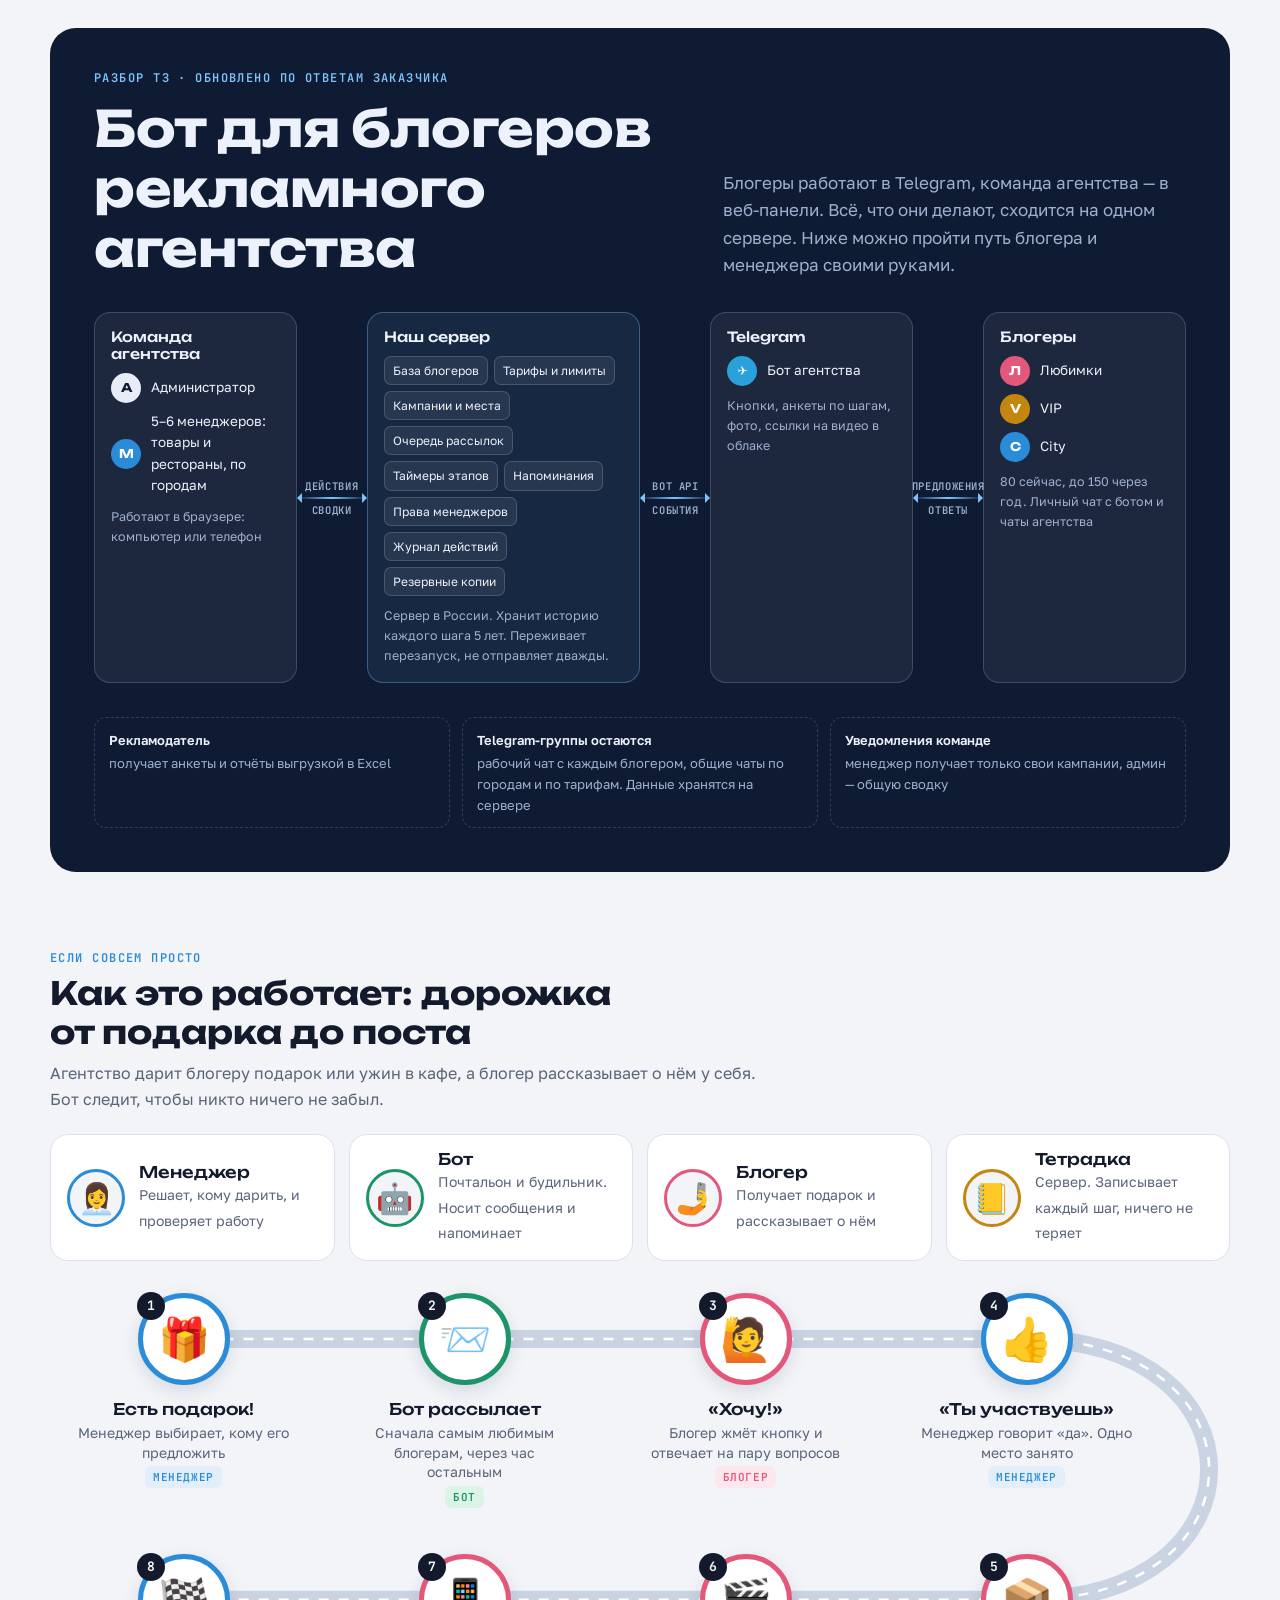
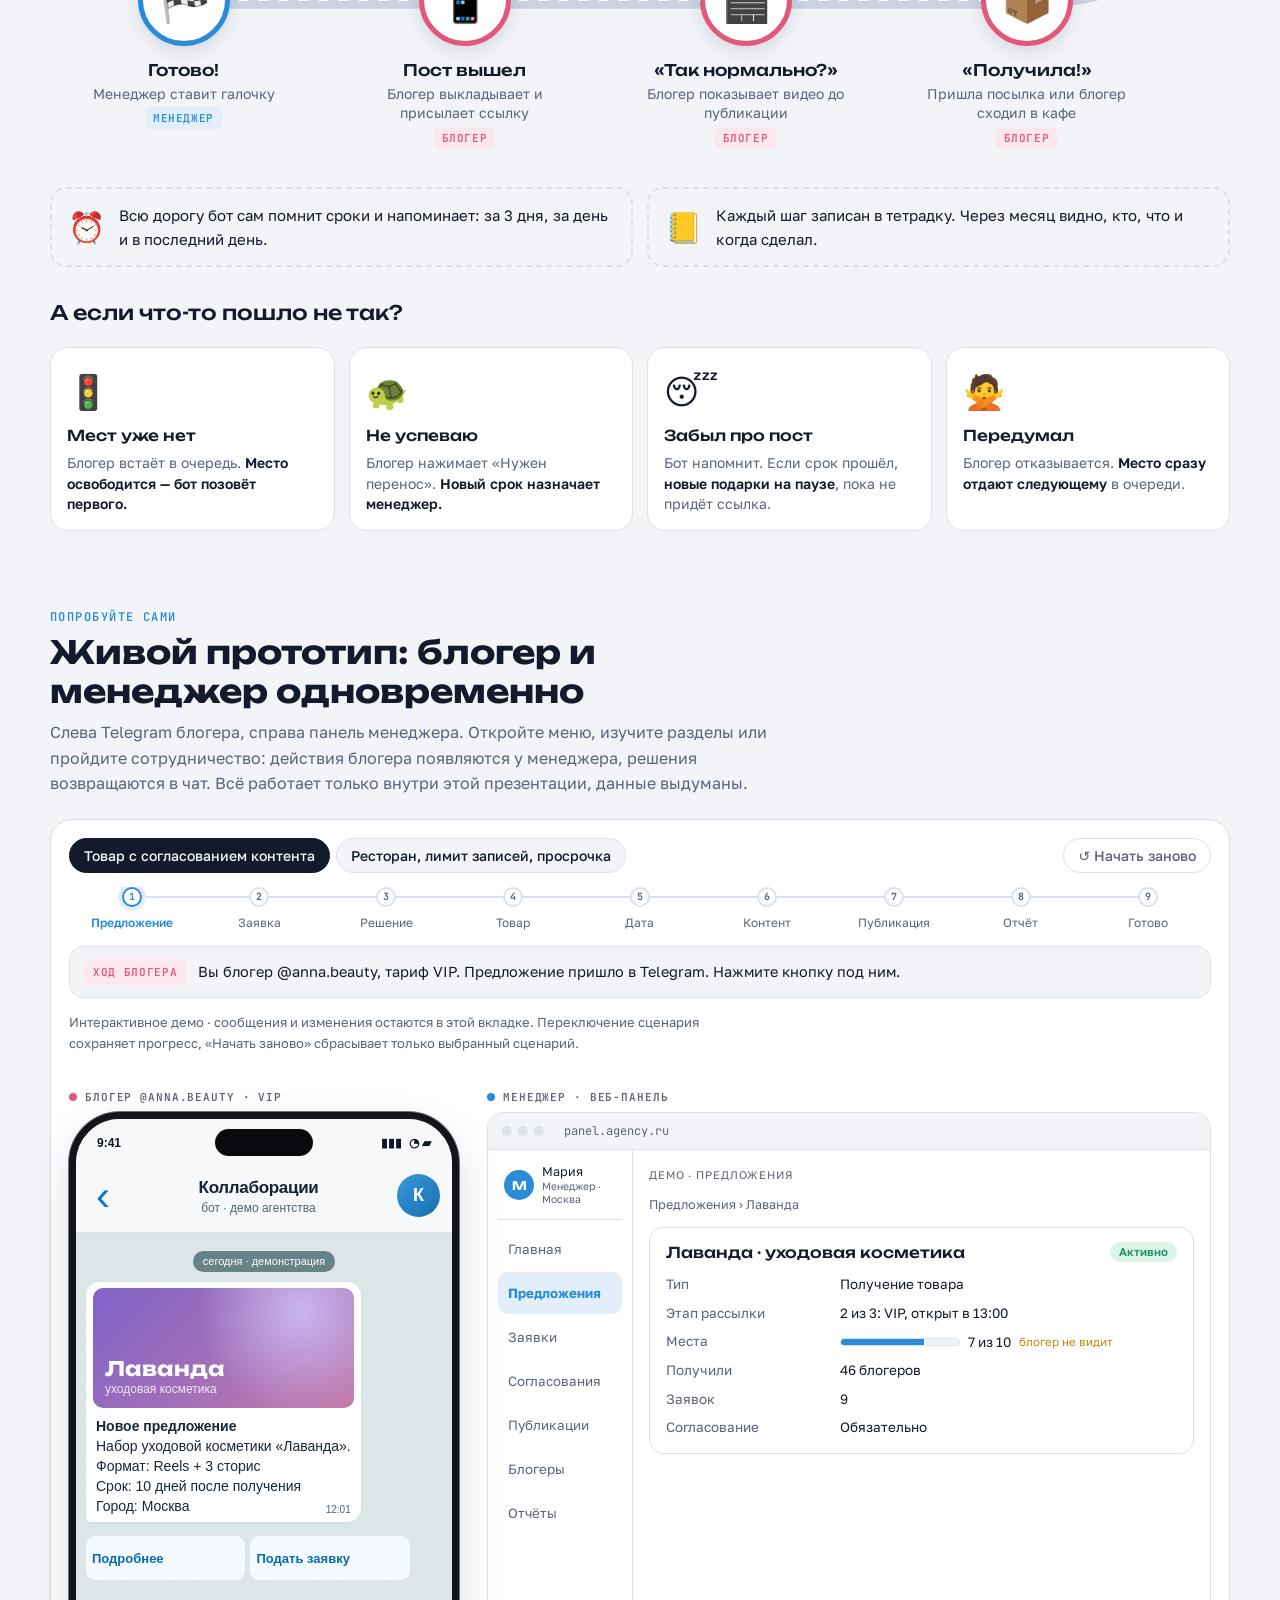
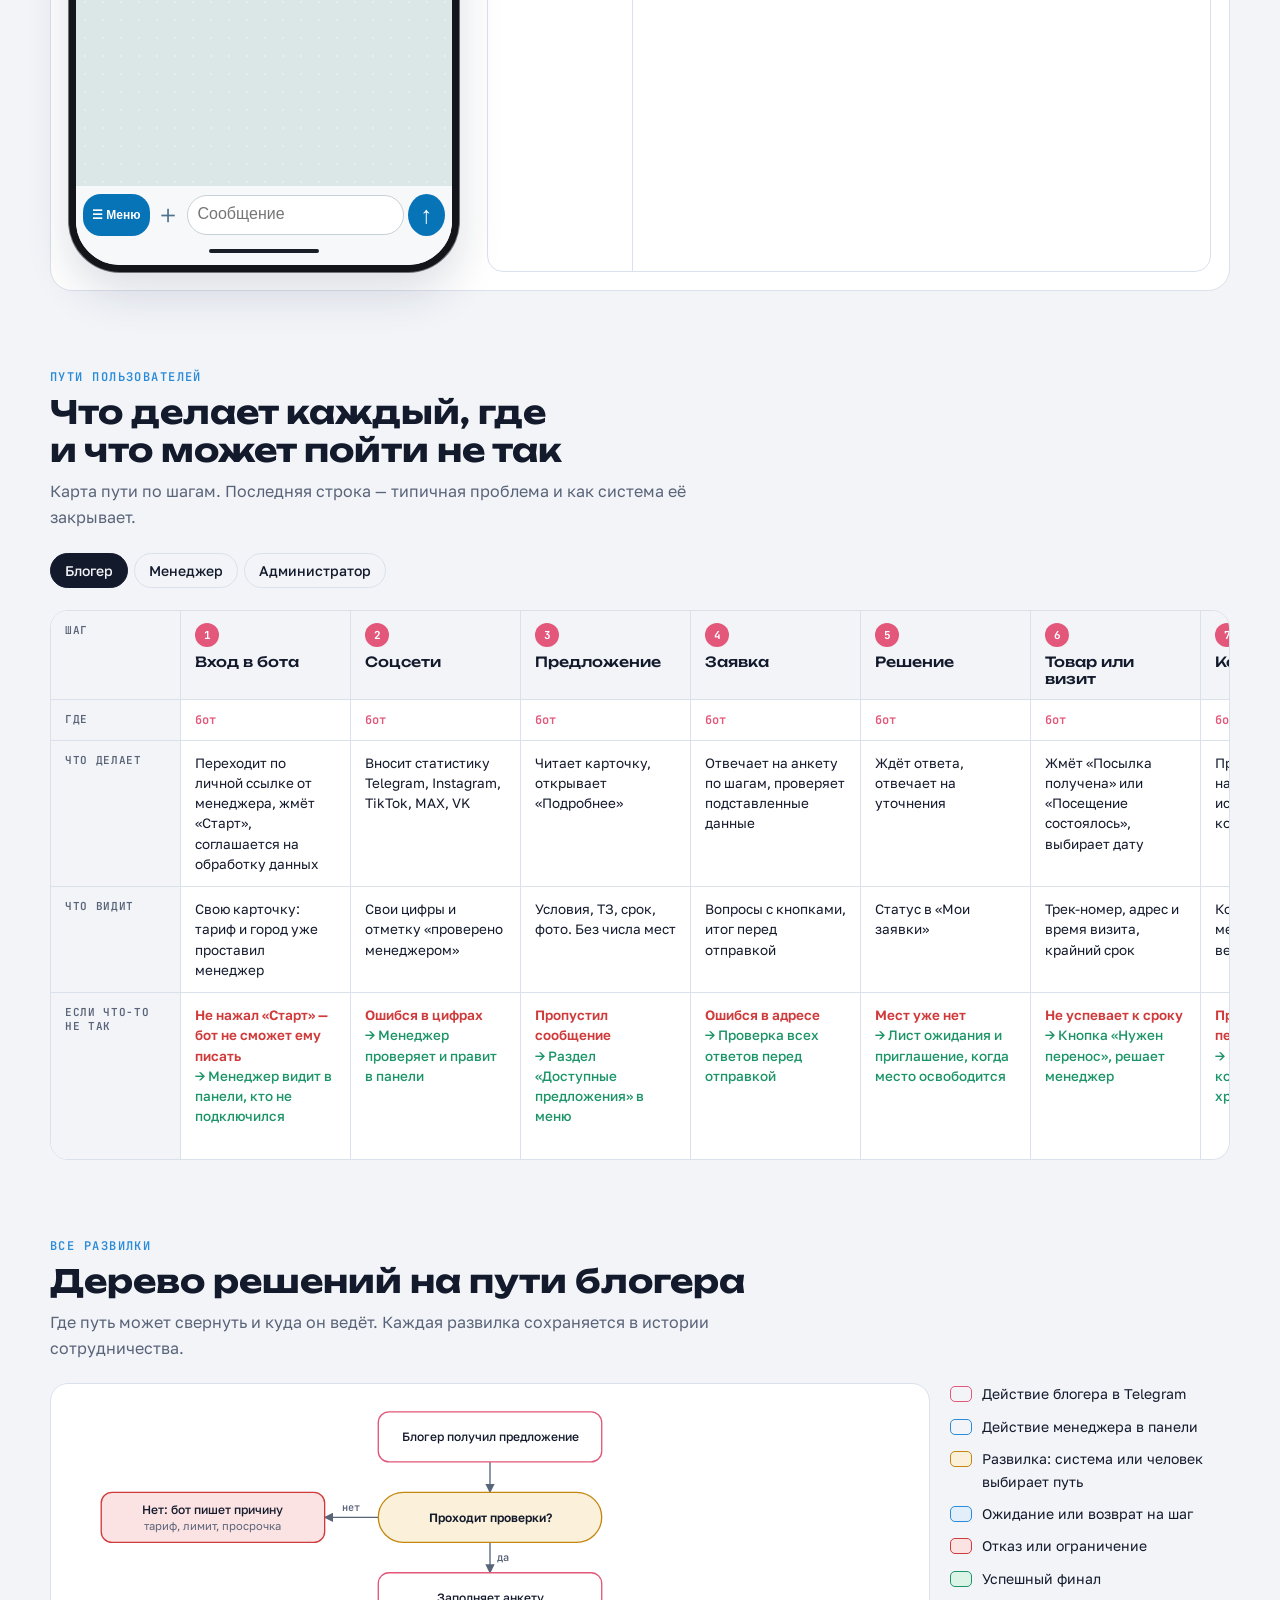
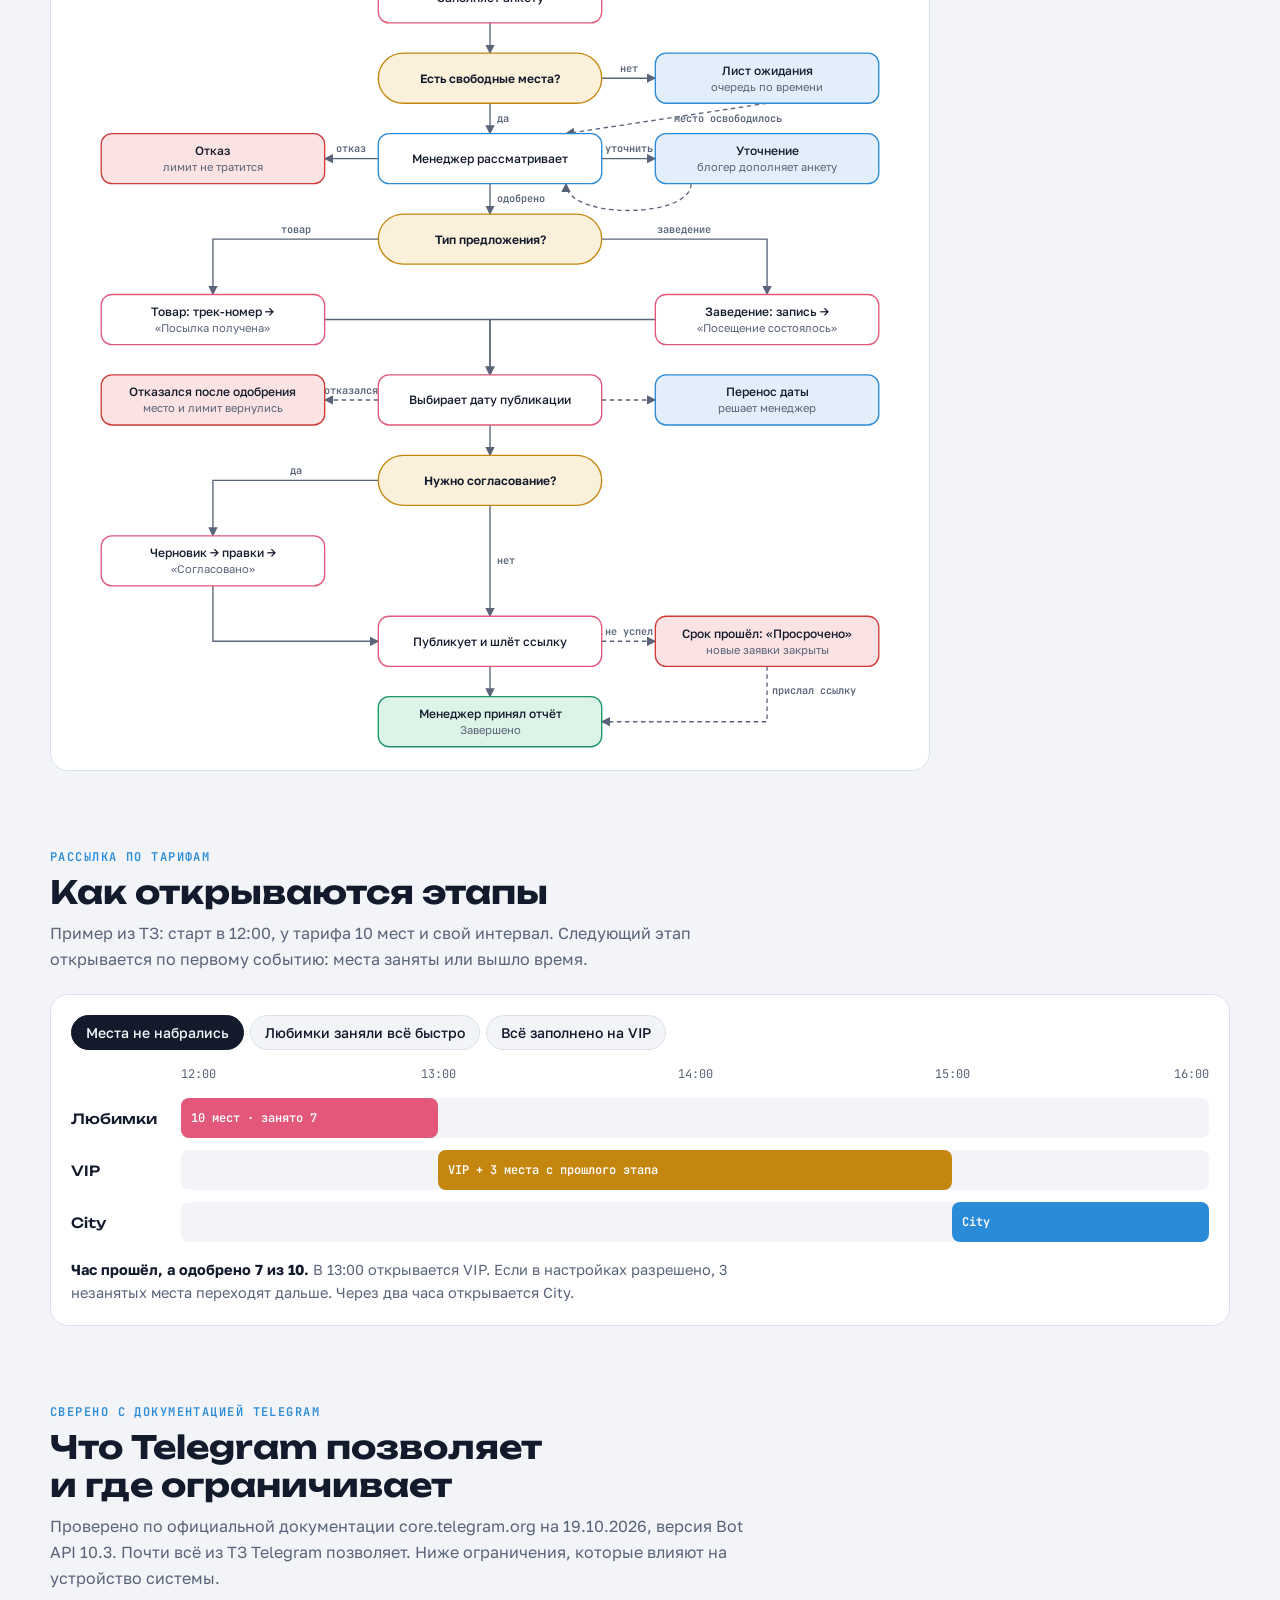
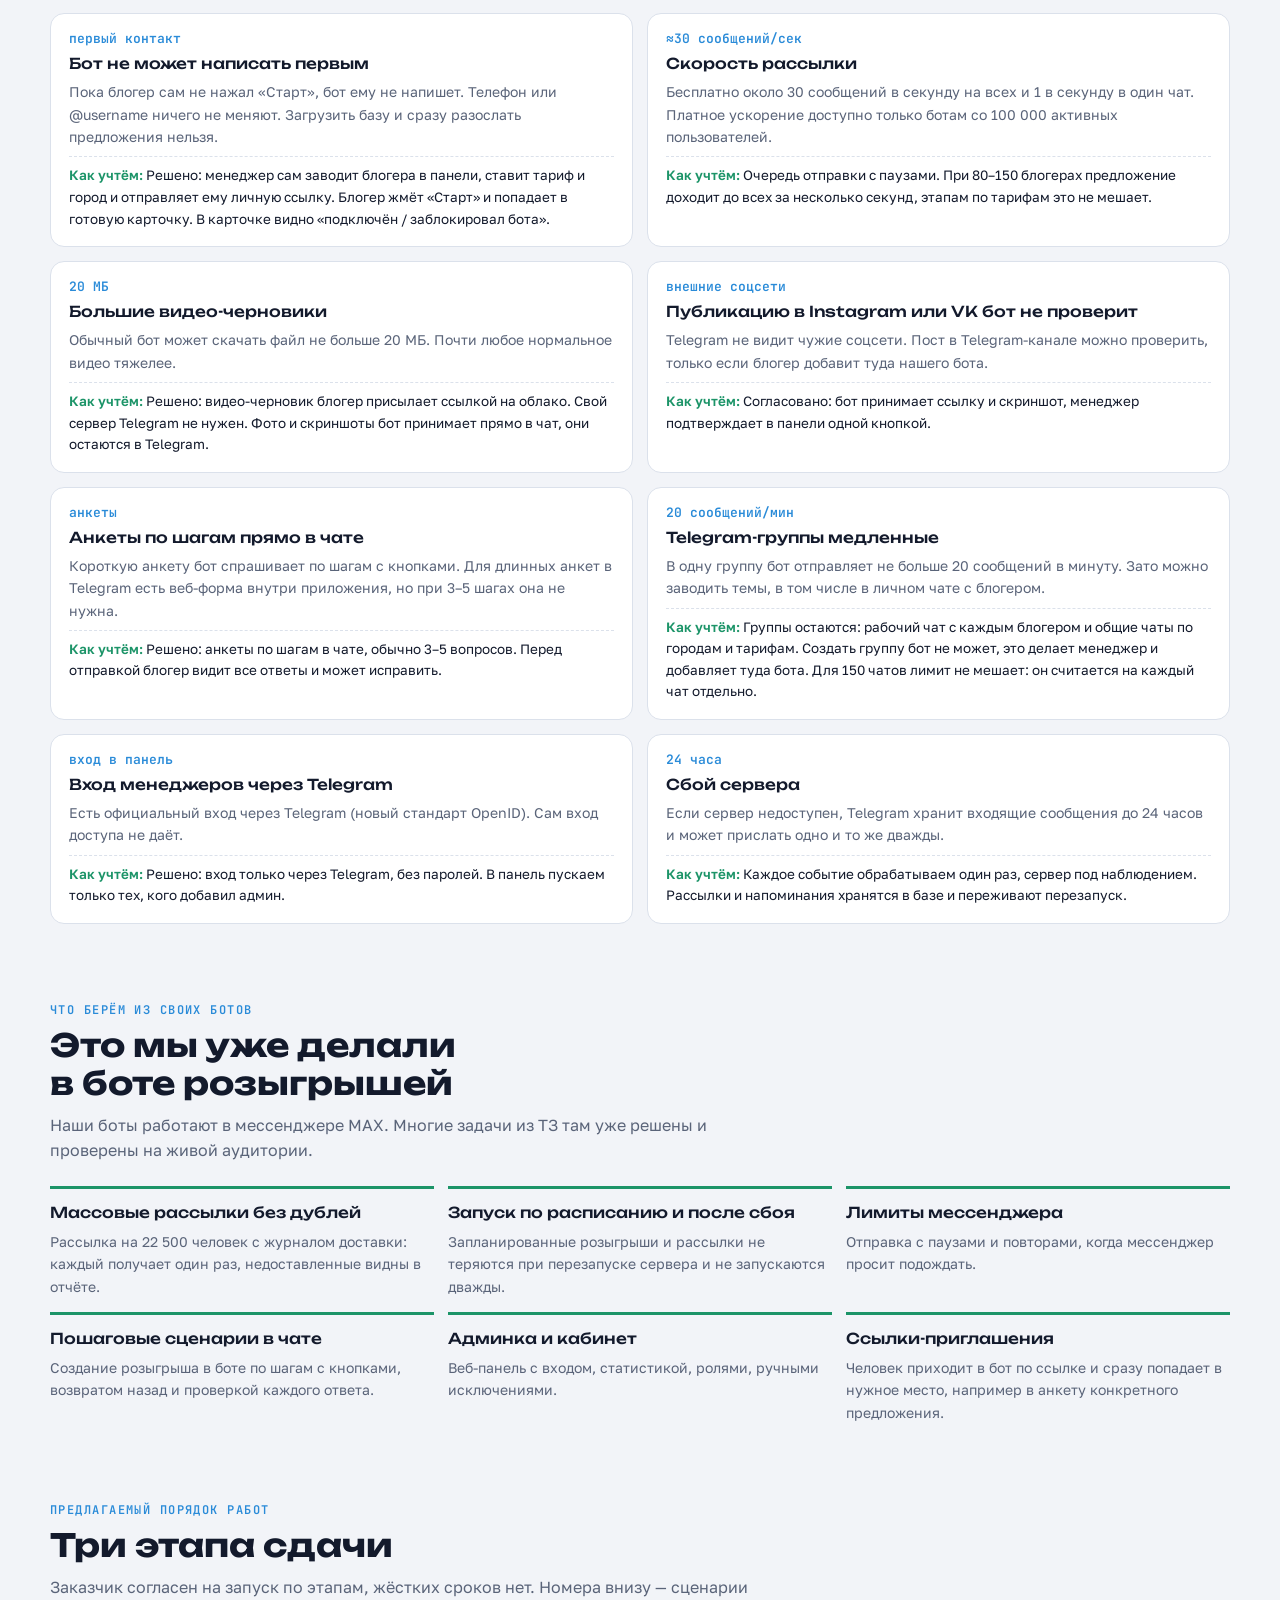
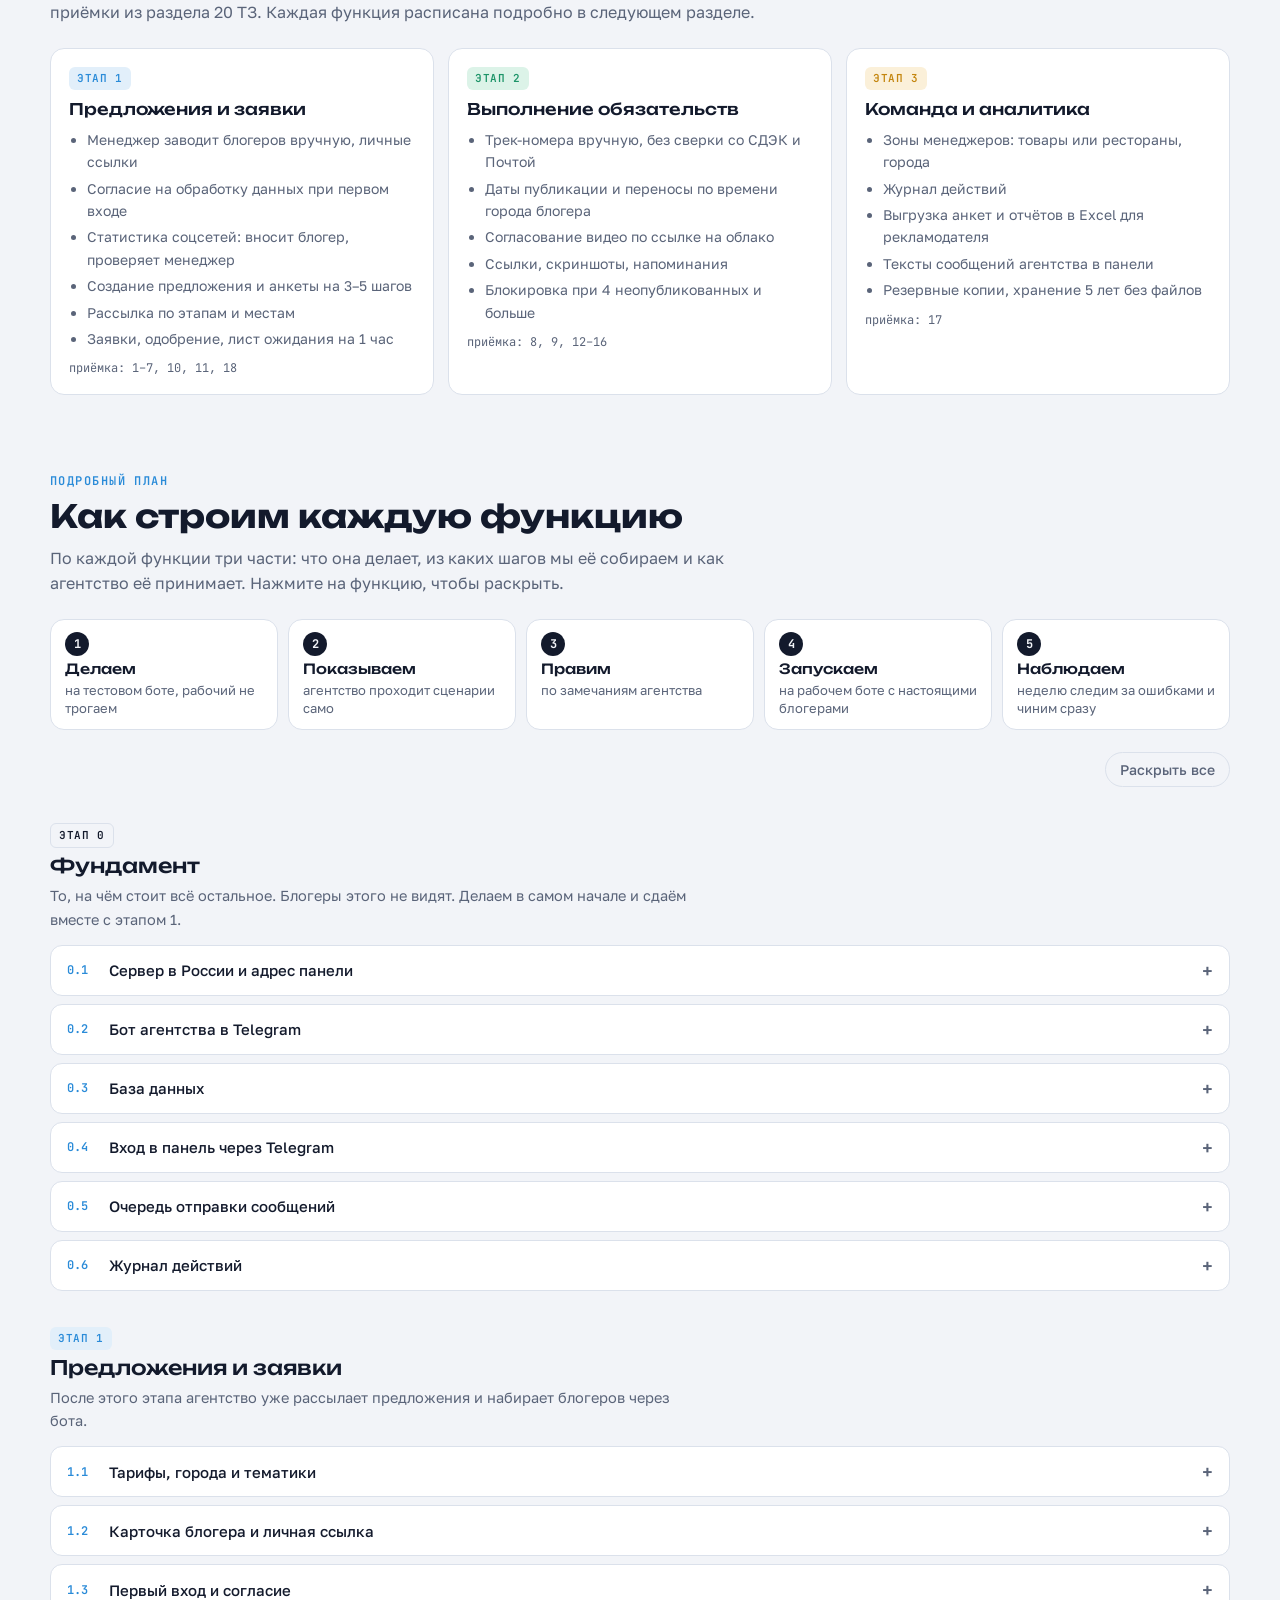
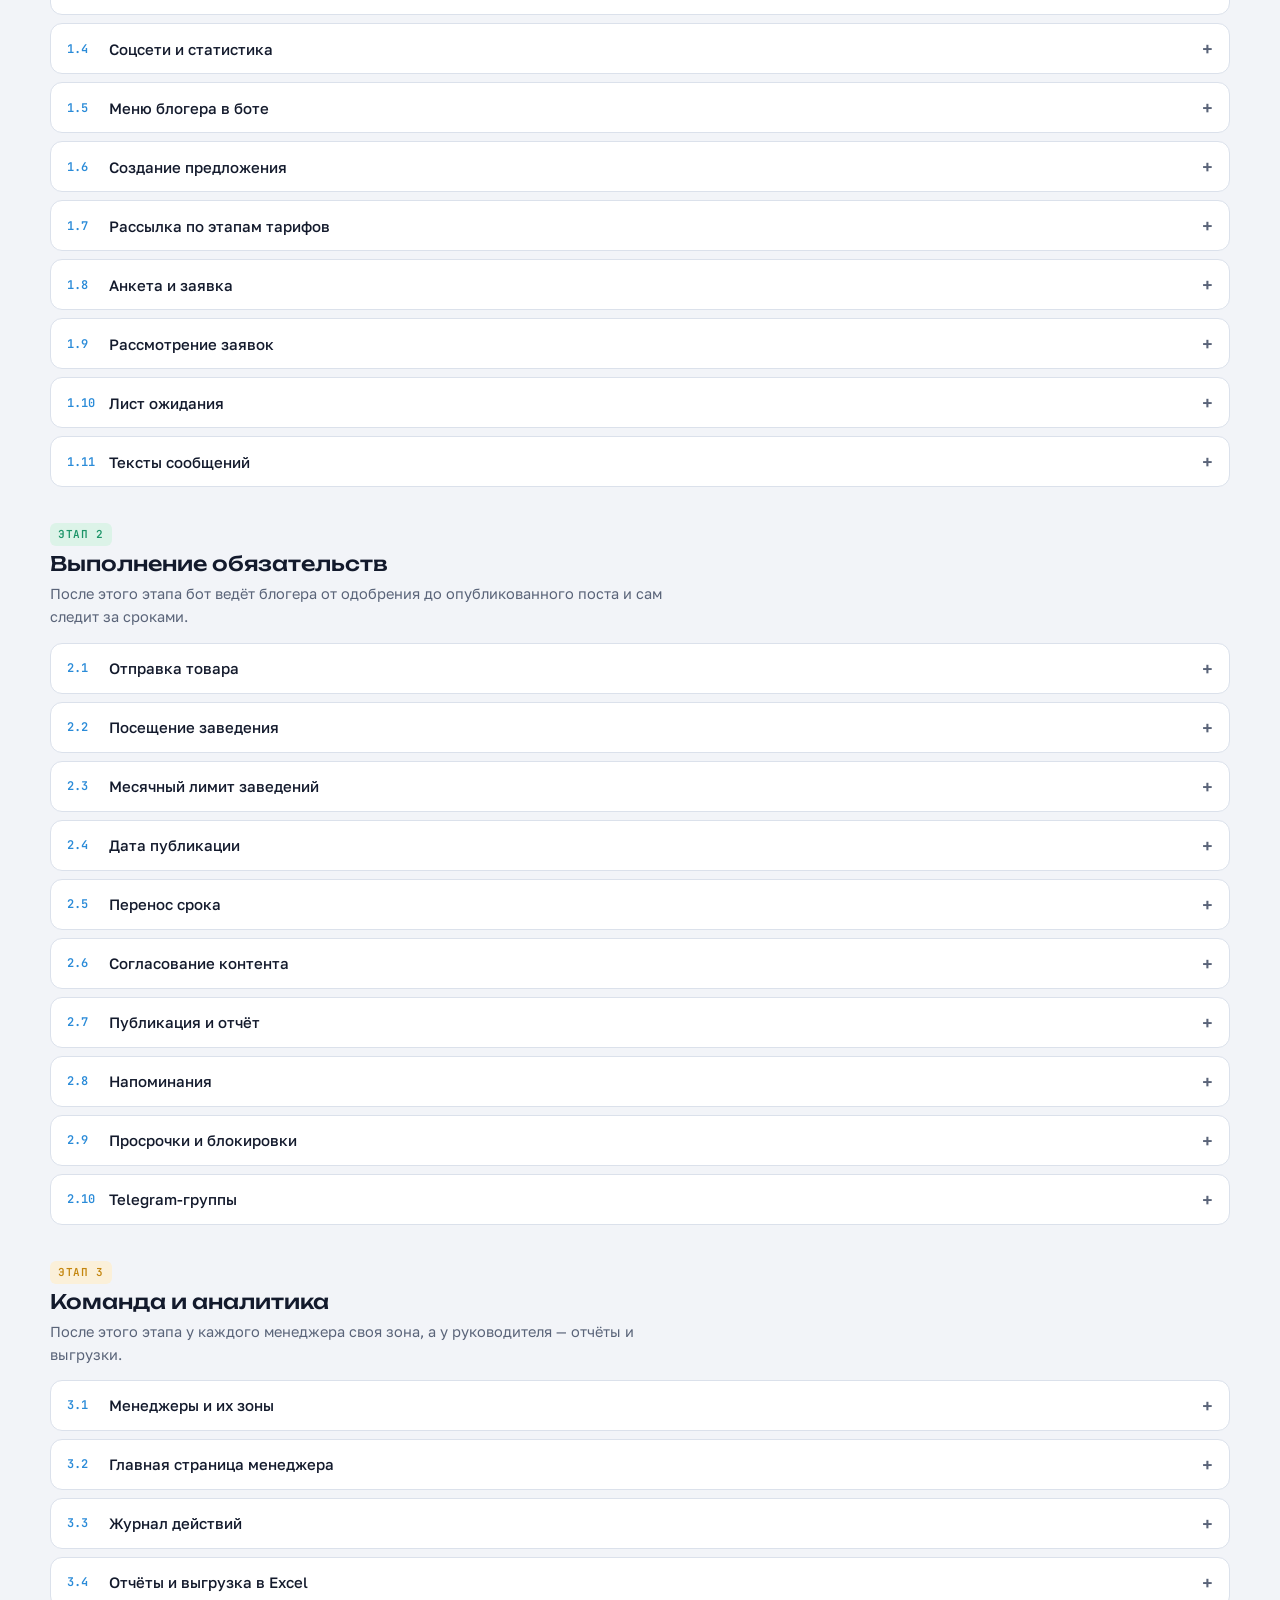
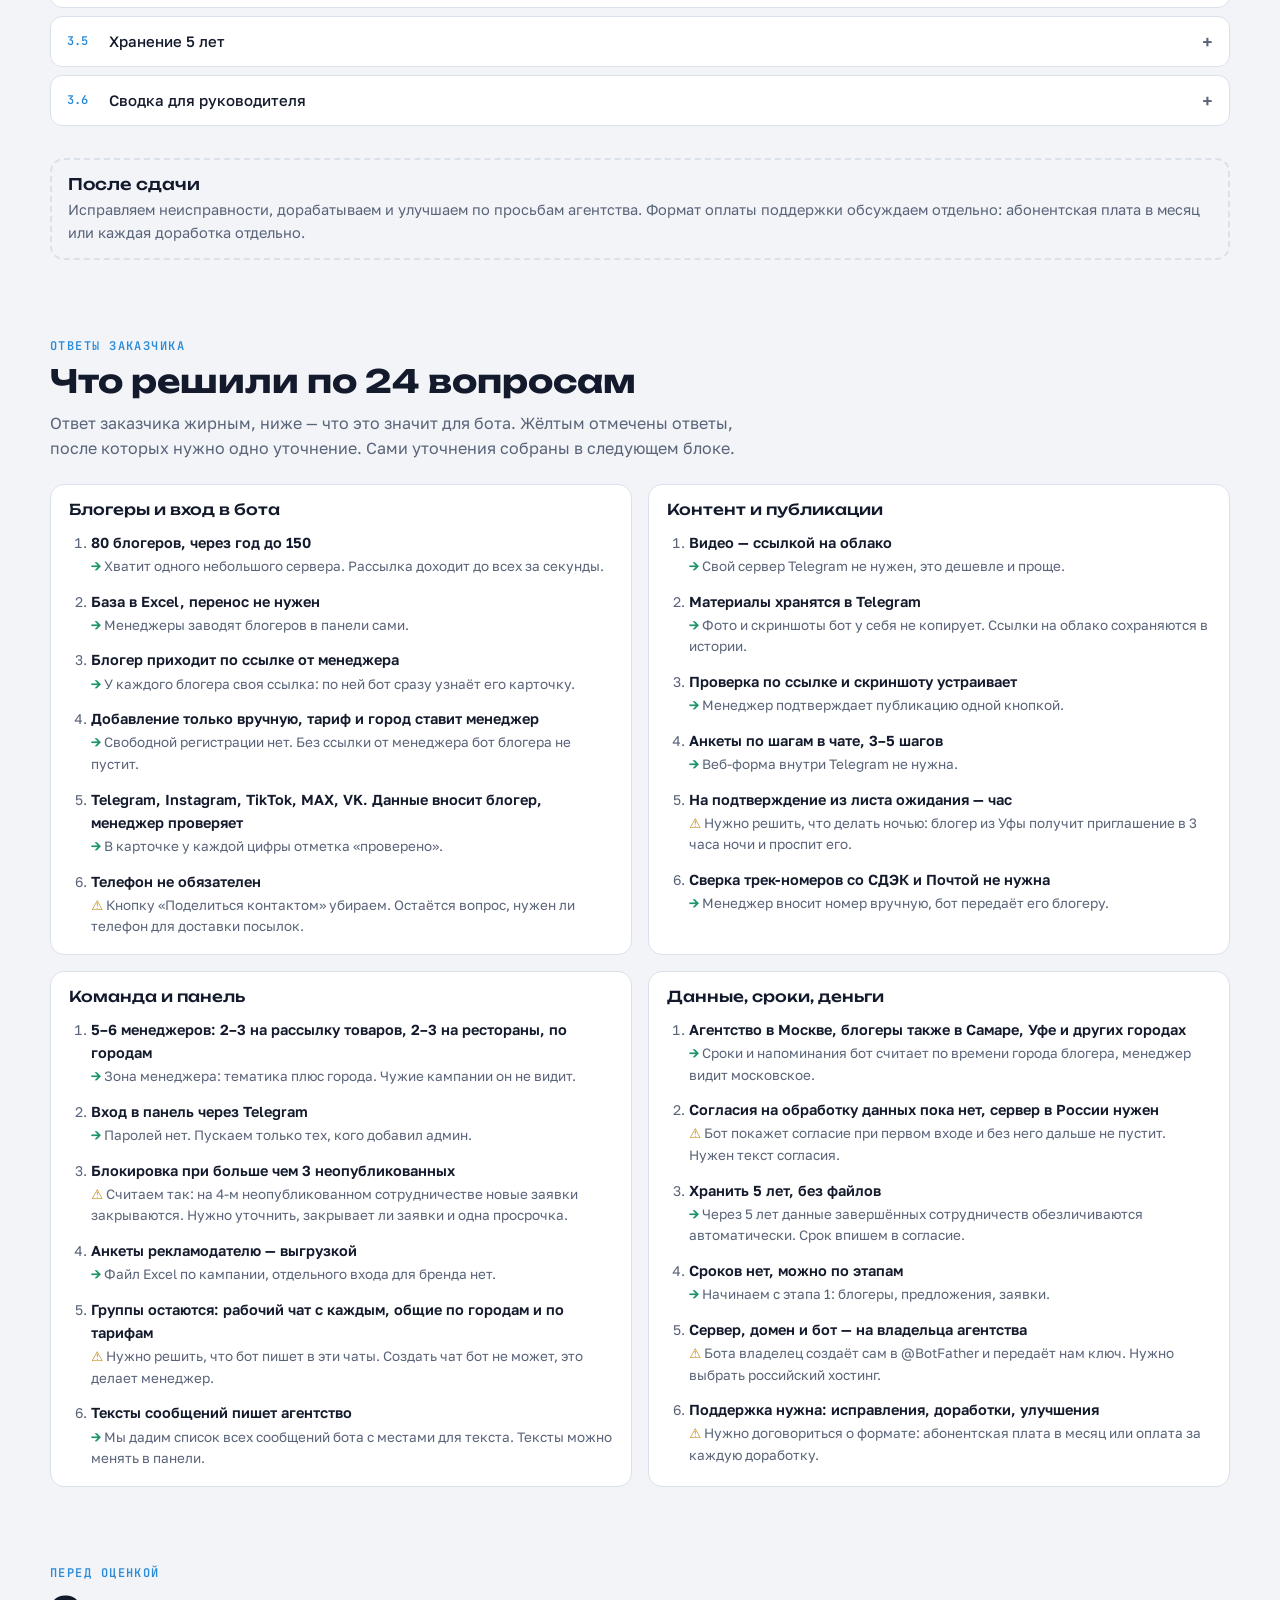
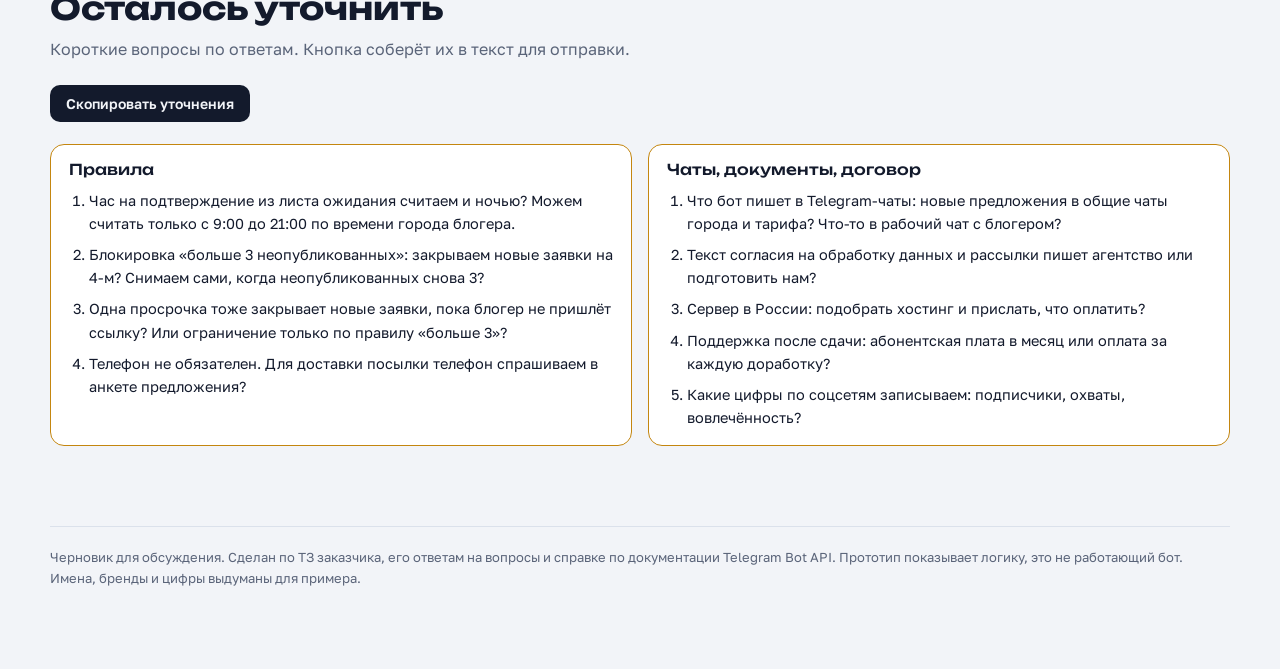
==== commit a17f67b3: "Make the presentation Telegram iPhone demo fully interactive" ====
--- a/index.html
+++ b/index.html
@@ -4,6 +4,7 @@
 <meta charset="utf-8">
 <meta name="viewport" content="width=device-width, initial-scale=1, viewport-fit=cover">
 <style>body{margin:0}[hidden]{display:none!important}img{max-width:100%}</style>
+<link rel="icon" href="data:,">
 </head>
 <body>
 <title>Бот для блогеров агентства</title>
@@ -365,6 +366,7 @@
 }
 </style>
 
+<link rel="stylesheet" href="assets/iphone-demo.css">
 <div class="wrap">
 
 <!-- ===== ЭКОСИСТЕМА ===== -->
@@ -465,7 +467,7 @@
   <div class="sec-head">
     <span class="eyebrow">Попробуйте сами</span>
     <h2>Живой прототип: блогер и менеджер одновременно</h2>
-    <p>Слева Telegram блогера, справа панель менеджера. Нажимайте подсвеченные кнопки: действие блогера сразу появляется в панели, решение менеджера приходит блогеру в чат. Это демонстрация, данные выдуманы.</p>
+    <p>Слева Telegram блогера, справа панель менеджера. Откройте меню, изучите разделы или пройдите сотрудничество: действия блогера появляются у менеджера, решения возвращаются в чат. Всё работает только внутри этой презентации, данные выдуманы.</p>
   </div>
 
   <div class="sim">
@@ -479,13 +481,28 @@
     <div class="progress-scroll"><div class="progress" id="progress"></div></div>
     <div class="hintbar" aria-live="polite"><span class="turn b" id="turn">Ход блогера</span><span class="hint" id="hint"></span></div>
 
-    <div class="sim-body">
+    <p id="demo-disclosure" class="demo-disclosure">Интерактивное демо · сообщения и изменения остаются в этой вкладке. Переключение сценария сохраняет прогресс, «Начать заново» сбрасывает только выбранный сценарий.</p><div id="demo-status" class="sr-only" role="status"></div><div class="sim-body">
       <div>
         <div class="side-label"><i style="background:var(--coral)"></i><span id="who">Блогер</span></div>
-        <div class="tgp">
-          <div class="tgp-head"><span class="av">К</span><div><b>Агентство · Коллаборации</b><small>бот</small></div></div>
-          <div class="tgp-chat" id="chat"></div>
-          <div class="tgp-input"><span class="menu">☰ Меню</span><span>Сообщение</span></div>
+        <div class="tgp" aria-label="Демонстрация Telegram на iPhone">
+          <div class="ios-status" aria-hidden="true"><span>9:41</span><span class="island"></span><span>▮▮▮ &nbsp;◔ ▰</span></div>
+          <header class="tgp-head">
+            <button type="button" class="ios-back" id="phone-back" aria-label="Назад к чатам">‹</button>
+            <button type="button" class="bot-heading" data-view="about"><b>Коллаборации</b><small>бот · демо агентства</small></button>
+            <button type="button" class="av" data-view="about" aria-label="О боте агентства">К</button>
+          </header>
+          <div class="phone-content">
+            <div class="tgp-chat" id="chat" role="region" aria-label="Переписка с ботом" tabindex="0"></div>
+            <section id="phone-view" class="phone-view" aria-label="Раздел бота" hidden></section>
+          </div>
+          <form class="tgp-input" id="composer" autocomplete="off">
+            <button type="button" class="menu" id="bot-menu" aria-controls="phone-view" aria-expanded="false">☰ Меню</button>
+            <button type="button" class="attach" data-view="attach" aria-label="Прикрепить демоматериал">＋</button>
+            <label class="sr-only" for="message-input">Сообщение боту в демо</label>
+            <input id="message-input" name="message" placeholder="Сообщение" maxlength="500" aria-describedby="demo-disclosure" />
+            <button type="submit" class="send" aria-label="Отправить сообщение в демо">↑</button>
+          </form>
+          <div class="ios-home" aria-hidden="true"><i></i></div>
         </div>
       </div>
       <div style="min-width:0">
@@ -493,8 +510,8 @@
         <div class="pn">
           <div class="pn-bar"><i></i><i></i><i></i>&nbsp; panel.agency.ru</div>
           <div class="pn-grid">
-            <nav class="pn-side" id="pnside"></nav>
-            <div class="pn-main" id="pnmain"></div>
+            <nav class="pn-side" id="pnside" aria-label="Разделы панели менеджера"></nav>
+            <div class="pn-main" id="pnmain" tabindex="-1" aria-label="Рабочая область менеджера"></div>
           </div>
         </div>
       </div>
@@ -923,158 +940,7 @@
 })();
 
 /* ---------- helpers ---------- */
-function pill(t,c){return '<span class="pill p-'+c+'">'+t+'</span>';}
-function kv(rows){return '<dl class="kv">'+rows.map(function(r){return '<dt>'+r[0]+'</dt><dd>'+r[1]+'</dd>';}).join('')+'</dl>';}
-function card(t,badge,body){return '<div class="pcard"><div class="pc-h"><b>'+t+'</b>'+(badge||'')+'</div>'+body+'</div>';}
-function seats(t,m){return '<span class="seats"><span class="seat-bar"><i style="width:'+Math.round(t/m*100)+'%"></i></span>'+t+' из '+m+' <em>блогер не видит</em></span>';}
-function crumb(t){return '<div class="crumb">'+t+'</div>';}
-function hist(a){return '<ol class="hist">'+a.map(function(x){return '<li>'+x+'</li>';}).join('')+'</ol>';}
-function vid(n,d){return {m:'video',n:n,d:d};}
-function img(n,d){return {m:'img',n:n,d:d};}
-
-/* ---------- сценарий «Товар» ---------- */
-var OFFER_G='<div class="offer-img og"><span>Лаванда</span><small>уходовая косметика</small></div><b>Новое предложение</b><br>Набор уходовой косметики «Лаванда».<br>Формат: Reels + 3 сторис<br>Срок: 10 дней после получения<br>Город: Москва';
-var OFFER_R='<div class="offer-img or"><span>Пенка</span><small>кафе · Патриаршие</small></div><b>Новое предложение</b><br>Ужин на двоих в кафе «Пенка».<br>Формат: Reels или пост + сторис с геометкой<br>Срок: 5 дней после визита';
-
-function gCamp(s){return {tab:'Предложения',h:crumb('Предложения › Лаванда')+card('Лаванда · уходовая косметика',pill('Активно','ok'),kv([['Тип','Получение товара'],['Этап рассылки','2 из 3: VIP, открыт в 13:00'],['Места',seats(s.seats,10)],['Получили',s.recv+' блогеров'],['Заявок',String(s.apps)],['Согласование','Обязательно']]))};}
-function gApp(s,st,c,extra){return {tab:'Заявки',h:crumb('Заявки › Лаванда')+'<div class="tbl-scroll"><table class="mini"><thead><tr><th>№</th><th>Блогер</th><th>Тариф</th><th>Статус</th></tr></thead><tbody><tr class="hl"><td>A-1042</td><td>@anna.beauty</td><td>VIP</td><td>'+pill(st,c)+'</td></tr><tr><td>A-1039</td><td>@olga_mama</td><td>VIP</td><td>'+pill('Одобрена','ok')+'</td></tr><tr><td>A-1036</td><td>@nika.daily</td><td>VIP</td><td>'+pill('Отклонена','bad')+'</td></tr></tbody></table></div>'+card('Анкета A-1042 · @anna.beauty','',kv([['Тариф, город','VIP, Москва'],['Instagram','@anna.beauty · 48,2 тыс.'],['Адрес','Москва, ул. Летняя, 5, кв. 12'],['Согласие с условиями','✓ да'],['История','6 завершённых, просрочек 0'],['Места',seats(s.seats,10)]].concat(extra||[])))};}
-function gCol(s,st,c,extra){return {tab:'Публикации',h:crumb('Публикации › Сотрудничество C-311')+card('Лаванда × @anna.beauty',pill(st,c),kv([['Тип','Получение товара'],['Трек-номер',s.track||'—'],['Крайний срок',s.dl],['Плановая дата',s.pub||'—']].concat(extra||[])))};}
-
-var G={
- g0:{st:0,bot:[OFFER_G],kb:[['Подробнее','g0d'],['Подать заявку','g1']],pn:gCamp,hint:'Вы блогер @anna.beauty, тариф VIP. Предложение пришло в Telegram. Нажмите кнопку под ним.'},
- g0d:{st:0,bot:['<b>Техническое задание</b><br>• Reels 30–60 секунд с распаковкой<br>• 3 сторис с отметкой @lavanda<br>• Публикация в течение 10 дней после получения<br>• Черновик Reels — на согласование менеджеру'],kb:[['Подать заявку','g1',1]],pn:gCamp,hint:'Подробности открываются в том же чате. Сколько всего мест, блогер не видит.'},
- g1:{st:1,set:{apps:10},bot:['Проверила ✅ тариф VIP, город Москва, просрочек нет.','<b>Анкета · шаг 1 из 3</b><br>Ваш Instagram: <b>@anna.beauty</b>, 48,2 тыс. подписчиков. Всё верно?'],kb:[['Да, верно','g2'],['Изменить','g2']],pn:gCamp,hint:'Бот проверил, можно ли подать заявку, и сам подставил сохранённые данные. Блогер только подтверждает.'},
- g2:{st:1,bot:['<b>Шаг 2 из 3</b><br>Адрес доставки: <b>Москва, ул. Летняя, 5, кв. 12</b>. Актуален?'],kb:[['Да, актуален','g3'],['Изменить','g3']],pn:gCamp,hint:'Адрес меняется, поэтому блогер подтверждает его для каждой заявки.'},
- g3:{st:1,bot:['<b>Шаг 3 из 3</b><br>Подтвердите условия: Reels + 3 сторис, публикация в течение 10 дней после получения, черновик на согласование.'],kb:[['Согласна, отправить','g4',1]],pn:gCamp,hint:'Перед отправкой обязательные поля проверены.'},
- g4:{st:2,bot:['Заявка <b>№A-1042</b> отправлена.<br>Статус: на рассмотрении. Ответ придёт сюда.'],pn:function(s){return gApp(s,'На рассмотрении','new');},pa:[['Одобрить','g5','ok'],['Запросить уточнение','g4q',''],['Отклонить','gx','bad']],hint:'Теперь вы менеджер. Заявка с анкетой уже в панели. Нажмите «Одобрить» или попробуйте «Запросить уточнение».'},
- g4q:{st:2,bot:['Менеджер просит уточнить:<br><i>«Пришлите, пожалуйста, скриншот охватов сторис за неделю»</i>'],kb:[['📎 Отправить скриншот','g4r',1]],pn:function(s){return gApp(s,'Требуются уточнения','wait');},hint:'Вопрос менеджера пришёл блогеру. Ответьте за блогера.'},
- g4r:{st:2,me:img('stats_week.png','скриншот охватов'),bot:['Спасибо, передала менеджеру.'],pn:function(s){return gApp(s,'На рассмотрении','new',[['Уточнение','📎 stats_week.png · охваты сторис 9 800']]);},pa:[['Одобрить','g5','ok'],['Отклонить','gx','bad']],hint:'Скриншот попал прямо в карточку заявки. Теперь одобрите.'},
- gx:{st:2,end:1,bot:['В этот раз заявка не одобрена. Новые предложения будут приходить сюда.'],pn:function(s){return gApp(s,'Отклонена','bad');},hint:'Это путь отказа. Место и лимиты не тратятся. Нажмите «Начать заново», чтобы пройти путь до конца.'},
- g5:{st:3,set:{seats:8},bot:['<b>Заявка одобрена 🎉</b><br>Вы участвуете в «Лаванде». Как только набор отправят, пришлю трек-номер.'],pn:function(s){return gCol(s,'Ожидается отправка товара','wait',[['Внести трек-номер','<span class="input">RU123456789 · СДЭК</span>'],['Места кампании',seats(s.seats,10)]]);},pa:[['Сохранить трек-номер','g6','ok']],hint:'Место занято: 8 из 10. Если два менеджера одобрят одновременно, система всё равно не даст превысить лимит. Внесите трек-номер.'},
- g6:{st:3,set:{track:'RU123456789'},bot:['Набор отправлен 📦<br>Трек-номер: <b>RU123456789</b>. Когда получите, нажмите кнопку.'],kb:[['Посылка получена','g7',1]],pn:function(s){return gCol(s,'Товар отправлен','new');},hint:'Снова вы блогер. Посылка пришла.'},
- g7:{st:4,bot:[function(s){return 'Отлично! Когда опубликуете?<br>Крайний срок — <b>'+s.dl+'</b>.';}],kb:[['28.10','g8'],['30.10','g8'],['02.11','g8'],['Нужен перенос','g7p']],pn:function(s){return gCol(s,'Товар получен','ok');},hint:'Блогер выбирает дату сам, но только в пределах срока. Можно попробовать «Нужен перенос».'},
- g7p:{st:4,bot:['Запрос на перенос отправлен менеджеру.<br>Причина: «уезжаю до 03.11». Пока срок прежний — <b>02.11</b>.'],pn:function(s){return gCol(s,'Товар получен','ok',[['Запрос на перенос',pill('02.11 → 06.11','wait')+' «уезжаю до 03.11»']]);},pa:[['Перенести на 06.11','g7a','ok'],['Отказать','g7n','bad']],hint:'Сам блогер срок не меняет, решает менеджер.'},
- g7a:{st:4,set:{dl:'06.11'},bot:['Менеджер одобрил перенос. Новый крайний срок — <b>06.11</b>.<br>Когда опубликуете?'],kb:[['04.11','g8'],['06.11','g8']],pn:function(s){return gCol(s,'Товар получен','ok',[['История сроков',hist(['02.11 → 06.11 · одобрила Мария · «уезжает до 03.11»'])]]);},hint:'Срок и напоминания пересчитаны, история изменений сохранена.'},
- g7n:{st:4,bot:['Перенос не одобрен, срок остаётся <b>02.11</b>. Когда опубликуете?'],kb:[['30.10','g8'],['02.11','g8']],pn:function(s){return gCol(s,'Товар получен','ok');},hint:'Отказ в переносе тоже записан в историю.'},
- g8:{st:5,pubFromLabel:1,bot:[function(s){return 'Записала дату публикации: <b>'+s.pub+'</b>.<br>Сначала пришлите черновик Reels на согласование.';}],kb:[['☁️ Отправить ссылку на черновик','g9',1]],pn:function(s){return gCol(s,'Ожидается контент','wait',[['Напоминания','за 3 дня, за 1 день и в день срока'],['Согласование','обязательно']]);},hint:'Система сама поставила напоминания. Видео тяжёлое, поэтому блогер присылает ссылку на облако. Отправьте её за блогера.'},
- g9:{st:5,me:'☁️ disk.yandex.ru/i/lavanda_v1',bot:['Черновик <b>v1</b> у менеджера. Ответ пришлю сюда.'],pn:function(){return {tab:'Согласования',h:crumb('Согласования › Лаванда × @anna.beauty')+card('Контент на согласовании',pill('v1','wait'),'<div class="vers"><div class="ver"><div class="thumb">▶</div>v1 · ссылка на облако</div></div><div class="note">Комментарий для правок: «Добавьте отметку @lavanda в первые 3 секунды»</div>')};},pa:[['Нужны правки','g10','warn'],['Согласовать','g11','ok']],hint:'Вы менеджер. Попробуйте вернуть черновик на правки.'},
- g10:{st:5,bot:['Нужны правки ✏️<br><i>«Добавьте отметку @lavanda в первые 3 секунды»</i>'],kb:[['☁️ Отправить исправленный','g10b',1]],pn:function(){return {tab:'Согласования',h:crumb('Согласования › Лаванда × @anna.beauty')+card('Требуются исправления',pill('ждём v2','bad'),'<div class="vers"><div class="ver old"><div class="thumb">▶</div>v1 · правки отправлены</div></div>')};},hint:'Блогер получил комментарий. Отправьте новую версию.'},
- g10b:{st:5,me:'☁️ disk.yandex.ru/i/lavanda_v2',bot:['Версия <b>v2</b> у менеджера.'],pn:function(){return {tab:'Согласования',h:crumb('Согласования › Лаванда × @anna.beauty')+card('Контент на согласовании',pill('v2','wait'),'<div class="vers"><div class="ver"><div class="thumb">▶</div>v2 · новая</div><div class="ver old"><div class="thumb">▶</div>v1 · «отметка в первые 3 с»</div></div>')};},pa:[['Согласовать','g11','ok']],hint:'Обе версии и комментарий сохранены. Согласуйте.'},
- g11:{st:6,bot:['<b>Контент согласован ✅</b><br>Можно публиковать. После публикации пришлите ссылку.','~ через 2 дня',function(s){return '🔔 Напоминание: публикация <b>'+s.pub+'</b>. Не забудьте прислать ссылку.';}],kb:[['🔗 Отправить ссылку','g12',1]],pn:function(s){return gCol(s,'Ожидается публикация','new',[['Контент','согласован, v2']]);},hint:'Бот сам напоминает о дате. Блогер публикует и присылает ссылку.'},
- g12:{st:7,me:'instagram.com/reel/Cx7Lav…',bot:['Ссылка получена. Отчёт у менеджера.'],pn:function(s){return gCol(s,'Отчёт на проверке','wait',[['Ссылка','instagram.com/reel/Cx7Lav…'],['Опубликовано',s.pub]]);},pa:[['Принять отчёт','g13','ok'],['Вернуть на исправление','g12r','bad']],hint:'Менеджер открывает ссылку и проверяет публикацию.'},
- g12r:{st:7,bot:['Менеджер просит дополнить отчёт:<br><i>«Пришлите скриншот статистики Reels через сутки»</i>'],kb:[['📎 Отправить скриншот','g12s',1]],pn:function(s){return gCol(s,'Требуются исправления отчёта','bad');},hint:'Отчёт вернулся блогеру с комментарием.'},
- g12s:{st:7,me:img('reels_stats.png','статистика Reels'),bot:['Скриншот передан менеджеру.'],pn:function(s){return gCol(s,'Отчёт на проверке','wait',[['Ссылка','instagram.com/reel/Cx7Lav…'],['Статистика','📎 reels_stats.png']]);},pa:[['Принять отчёт','g13','ok']],hint:'Теперь примите отчёт.'},
- g13:{st:8,end:1,bot:['<b>Сотрудничество «Лаванда» завершено</b> 🙌<br>Спасибо! Новые предложения будут приходить сюда.'],pn:function(s){return gCol(s,'Завершено','ok',[['История',hist(['19.10 заявка одобрена','20.10 товар отправлен','23.10 товар получен','25.10 черновик v1, правки','26.10 v2 согласован',s.pub+' опубликовано','отчёт принят'])]]);},hint:'Путь пройден. Все даты сохранены для отчёта бренду. Попробуйте второй сценарий — ресторан.'}
-};
-
-/* ---------- сценарий «Ресторан» ---------- */
-function rCamp(s){return {tab:'Предложения',h:crumb('Предложения › Кафе «Пенка»')+card('Кафе «Пенка» · ужин на двоих',pill('Активно','ok'),kv([['Тип','Посещение заведения'],['Этап рассылки','1 из 3: Любимки'],['Места',seats(s.seats,8)],['Лист ожидания','включён · 2 человека'],['Согласование','не нужно']]))};}
-function rApp(s,st,c){return {tab:'Заявки',h:crumb('Заявки › Кафе «Пенка»')+card('Анкета A-1057 · @kate_food',pill(st,c),kv([['Тариф, город','Любимки, Москва'],['Когда удобно',s.when||'—'],['Гостей',s.guests||'—'],['Записи в заведения','в октябре: '+s.lim+' из 2'],['Места',seats(s.seats,8)]]))+'<div class="note">Лимит записей тратится только при одобрении. Подача заявки его не трогает.</div>'};}
-function rCol(s,st,c,extra){return {tab:'Публикации',h:crumb('Публикации › Сотрудничество C-318')+card('Кафе «Пенка» × @kate_food',pill(st,c),kv([['Тип','Посещение заведения'],['Визит','24.10, 19:00'],['Крайний срок',s.dl],['Плановая дата',s.pub||'—'],['Записи в октябре',s.lim+' из 2']].concat(extra||[])))};}
-var R={
- r0:{st:0,bot:[OFFER_R],kb:[['Подробнее','r0d'],['Подать заявку','r1']],pn:rCamp,hint:'Вы блогер @kate_food, тариф Любимки. У тарифа лимит: 2 записи в заведения в месяц.'},
- r0d:{st:0,bot:['<b>Условия</b><br>• Ужин на двоих за счёт заведения<br>• Reels или пост + сторис с геометкой<br>• Публикация в течение 5 дней после визита<br>• Согласование не нужно'],kb:[['Подать заявку','r1',1]],pn:rCamp,hint:'Для этого предложения согласование контента выключено.'},
- r1:{st:1,bot:['Проверила ✅ тариф Любимки, Москва, просрочек нет.<br>Записи в заведения в октябре: <b>1 из 2</b>.','<b>Анкета · шаг 1 из 2</b><br>Когда вам удобно прийти?'],kb:[['Будни вечером','r2'],['Выходные днём','r2']],pn:rCamp,hint:'Если бы лимит был исчерпан, бот сразу сказал бы об этом и не принял заявку.'},
- r2:{st:1,whenFromLabel:1,bot:['<b>Шаг 2 из 2</b><br>Сколько будет гостей?'],kb:[['1','r3'],['2','r3']],pn:rCamp,hint:'Анкета короткая, поэтому бот спрашивает прямо в чате.'},
- r3:{st:2,guestsFromLabel:1,bot:['Заявка <b>№A-1057</b> отправлена. Статус: на рассмотрении.'],pn:function(s){return rApp(s,'На рассмотрении','new');},pa:[['Одобрить','r4','ok'],['Отклонить','rx','bad']],hint:'Вы менеджер. Лимит записей пока 1 из 2. Одобрите заявку.'},
- rx:{st:2,end:1,bot:['В этот раз заявка не одобрена. Лимит записей не изменился: <b>1 из 2</b>.'],pn:function(s){return rApp(s,'Отклонена','bad');},hint:'Отказ до одобрения лимит не тратит.'},
- r4:{st:3,set:{lim:2,seats:4},bot:['<b>Заявка одобрена 🎉</b><br>Вас ждут <b>24.10 в 19:00</b>.<br>Записи в октябре: <b>2 из 2</b>.'],kb:[['Запись подтверждена','r5'],['Не смогу прийти','rc']],pn:function(s){return rCol(s,'Ожидается посещение','wait');},hint:'Лимит списался только сейчас, при одобрении. Можно попробовать «Не смогу прийти».'},
- rc:{st:3,end:1,set:{lim:1,seats:3},bot:['Участие отменено. Лимит записей восстановлен: <b>1 из 2</b>.'],pn:function(s){return {tab:'Публикации',h:rCol(s,'Отменено блогером','bad',[['Лимит','списан 19.10 → возвращён 19.10']]).h+card('Лист ожидания',pill('авто','new'),'<div class="tbl-scroll"><table class="mini"><thead><tr><th>#</th><th>Блогер</th><th>Статус</th></tr></thead><tbody><tr class="hl"><td>1</td><td>@lena_eats</td><td>'+pill('Приглашена · ответ до 21:00','wait')+'</td></tr><tr><td>2</td><td>@max.food</td><td>'+pill('В очереди','mut')+'</td></tr></tbody></table></div>')};},hint:'Место вернулось, и система сама предложила его следующему из листа ожидания. Менеджер может поменять порядок вручную.'},
- r5:{st:3,bot:['Ждём вас 24.10 в 19:00. После визита нажмите кнопку.'],kb:[['Посещение состоялось','r6',1]],pn:function(s){return rCol(s,'Запись подтверждена','new');},hint:'Блогер сходил в кафе.'},
- r6:{st:4,bot:['Как прошло? Когда опубликуете?<br>Крайний срок — <b>29.10</b>.'],kb:[['26.10','r7'],['29.10','r7']],pn:function(s){return rCol(s,'Посещение подтверждено','ok');},hint:'Срок считается от даты визита.'},
- r7:{st:6,pubFromLabel:1,bot:[function(s){return 'Записала: <b>'+s.pub+'</b>. Согласование не нужно. Публикуйте и присылайте ссылку.';}],kb:[['🔗 Отправить ссылку','r9'],['⏩ Пропустить срок (демо)','r8']],pn:function(s){return rCol(s,'Ожидается публикация','new',[['Напоминания','за 3 дня, за 1 день и в день срока']]);},hint:'Шаг «Контент» пропущен. Чтобы увидеть, как работает просрочка, нажмите «Пропустить срок».'},
- r8:{st:6,bot:['~ 26.10','🔔 До крайнего срока 3 дня. Не забудьте прислать ссылку.','~ 28.10','🔔 Завтра крайний срок публикации.','~ 30.10','⚠️ <b>Срок публикации прошёл.</b><br>Новые заявки закрыты, пока вы не пришлёте ссылку на обзор «Пенки».'],kb:[['🔗 Отправить ссылку','r9',1]],pn:function(s){return {tab:'Публикации',h:rCol(s,'Ожидается публикация','new',[['Просрочка',pill('Просрочено на 1 день','bad')],['Блогер','новые заявки закрыты автоматически']]).h};},pa:[['Снять ограничение с причиной','r8m','']],hint:'Система сама напомнила, отметила просрочку и закрыла новые заявки. Этап сотрудничества сохранился: «ожидается публикация».'},
- r8m:{st:6,bot:['Менеджер снял ограничение. Пришлите ссылку до <b>01.11</b>.'],kb:[['🔗 Отправить ссылку','r9',1]],pn:function(s){return rCol(s,'Ожидается публикация','new',[['Просрочка',pill('Ограничение снято','mut')],['Журнал','Мария, 30.10: «болела, договорились до 01.11»']]);},hint:'Снять ограничение можно только с причиной, действие попадает в журнал.'},
- r9:{st:7,me:'instagram.com/p/Penka24…',bot:['Ссылка получена. Отчёт у менеджера.'],pn:function(s){return rCol(s,'Отчёт на проверке','wait',[['Ссылка','instagram.com/p/Penka24…']]);},pa:[['Принять отчёт','r10','ok']],hint:'Менеджер проверяет публикацию по ссылке.'},
- r10:{st:8,end:1,bot:['<b>Сотрудничество с «Пенкой» завершено</b> 🙌<br>Новые заявки снова открыты.'],pn:function(s){return rCol(s,'Завершено','ok');},hint:'Сотрудничество ушло из счётчиков неопубликованных и просроченных.'}
-};
-
-var SC={g:{nodes:G,start:'g0',who:'Блогер @anna.beauty · VIP',skip:[],s3:'Товар',init:{seats:7,recv:46,apps:9,dl:'02.11'}},
-        r:{nodes:R,start:'r0',who:'Блогер @kate_food · Любимки',skip:[5],s3:'Визит',init:{seats:3,lim:1,dl:'29.10'}}};
-var STAGES=['Предложение','Заявка','Решение','Получение','Дата','Контент','Публикация','Отчёт','Готово'];
-var TABS=['Главная','Предложения','Заявки','Согласования','Публикации','Блогеры','Отчёты'];
-
-var chat=document.getElementById('chat'),pnside=document.getElementById('pnside'),pnmain=document.getElementById('pnmain'),
-    prog=document.getElementById('progress'),hint=document.getElementById('hint'),turn=document.getElementById('turn'),who=document.getElementById('who');
-var reduce=window.matchMedia&&window.matchMedia('(prefers-reduced-motion: reduce)').matches;
-var cur,st,busy=false,run=0,clock;
-
-function tm(){clock+=3;var h=12+Math.floor(clock/60),m=clock%60;return h+':'+(m<10?'0':'')+m;}
-function scroll(){chat.scrollTop=chat.scrollHeight;}
-function addBubble(cls,html){var d=document.createElement('div');d.className='bb '+cls;d.innerHTML=html+'<span class="tm">'+tm()+'</span>';chat.appendChild(d);scroll();}
-function addMe(me){
-  if(typeof me==='string'){addBubble('me',me);return;}
-  if(me.m==='video')addBubble('me','<div class="thumb">▶</div><div class="fname">'+me.n+' · '+me.d+'</div>');
-  else addBubble('me','<div class="thumb img">🖼 '+me.d+'</div><div class="fname">'+me.n+'</div>');
-}
-function renderProgress(i){
-  var sc=SC[cur];prog.innerHTML=STAGES.map(function(n,k){
-    var lbl=k===3?sc.s3:n,cls=sc.skip.indexOf(k)>-1?'skip':(k<i?'done':(k===i?'cur':''));
-    if(k===8&&i===8)cls='done';
-    return '<div class="pg '+cls+'"><i>'+(cls==='done'?'✓':k+1)+'</i>'+lbl+'</div>';}).join('');
-}
-function renderPanel(n){
-  var p=n.pn?n.pn(st):{tab:'Главная',h:''};
-  pnside.innerHTML='<div class="me"><span class="av m">М</span><div>Мария<small>Москва · Лаванда, Пенка</small></div></div>'+
-    TABS.map(function(t){var badge=(t===p.tab&&n.pa&&n.pa.length)?'<em>1</em>':'';return '<span class="t'+(t===p.tab?' on':'')+'">'+t+badge+'</span>';}).join('');
-  var acts='';
-  if(n.pa&&n.pa.length){acts='<div class="pacts live">'+n.pa.map(function(a){return '<button type="button" class="a-'+(a[2]||'n')+'" data-go="'+a[1]+'">'+a[0]+'</button>';}).join('')+'</div>';}
-  pnmain.innerHTML=p.h+acts;
-  pnmain.classList.remove('flash');void pnmain.offsetWidth;pnmain.classList.add('flash');
-}
-function setTurn(n){
-  if(n.end){turn.className='turn e';turn.textContent='Готово';}
-  else if(n.pa&&n.pa.length){turn.className='turn m';turn.textContent='Ход менеджера';}
-  else{turn.className='turn b';turn.textContent='Ход блогера';}
-  hint.textContent=n.hint||'';
-}
-function go(id,label){
-  var my=++run;var n=SC[cur].nodes[id];busy=true;
-  chat.querySelectorAll('.ikb').forEach(function(k){k.classList.add('used');k.classList.remove('live');});
-  pnmain.querySelectorAll('.pacts').forEach(function(p){p.remove();});
-  if(n.set)for(var k in n.set)st[k]=n.set[k];
-  if(n.pubFromLabel&&label)st.pub=label;
-  if(n.whenFromLabel&&label)st.when=label;
-  if(n.guestsFromLabel&&label)st.guests=label;
-  if(label!==null){addMe(n.me!==undefined?n.me:label);}
-  else if(n.me!==undefined){addMe(n.me);}
-  renderProgress(n.st);
-  renderPanel(n);
-  var msgs=n.bot.slice(),i=0;
-  function next(){
-    if(my!==run)return;
-    if(i>=msgs.length){finish();return;}
-    var m=msgs[i++];if(typeof m==='function')m=m(st);
-    if(m.charAt(0)==='~'){var s=document.createElement('div');s.className='sep';s.textContent=m.slice(1).trim();chat.appendChild(s);scroll();setTimeout(next,reduce?0:250);return;}
-    if(reduce){addBubble('bot',m);next();return;}
-    var t=document.createElement('div');t.className='typing';t.innerHTML='<span></span><span></span><span></span>';chat.appendChild(t);scroll();
-    setTimeout(function(){if(my!==run)return;t.remove();addBubble('bot',m);setTimeout(next,180);},520);
-  }
-  function finish(){
-    if(n.kb&&n.kb.length){
-      var kb=document.createElement('div');kb.className='ikb'+((n.pa&&n.pa.length)?'':' live');
-      n.kb.forEach(function(b){var e=document.createElement('button');e.type='button';e.textContent=b[0];e.dataset.go=b[1];if(b[2]||n.kb.length===1||b[0].length>16)e.className='full';kb.appendChild(e);});
-      chat.appendChild(kb);scroll();
-    }
-    if(n.end){var e=document.createElement('div');e.className='ikb live';e.innerHTML='<button type="button" class="full" data-restart="1">↺ Пройти ещё раз</button>';chat.appendChild(e);scroll();}
-    setTurn(n);busy=false;
-  }
-  setTurn(n);hint.textContent='…';
-  setTimeout(next,label===null&&!n.me?(reduce?0:250):(reduce?0:300));
-}
-function start(sc){
-  cur=sc;run++;clock=0;st=JSON.parse(JSON.stringify(SC[sc].init));
-  chat.innerHTML='<div class="sep">сегодня</div>';who.textContent=SC[sc].who;
-  document.querySelectorAll('#try .seg button').forEach(function(b){b.setAttribute('aria-pressed',b.dataset.sc===sc?'true':'false');});
-  go(SC[sc].start,null);
-}
-chat.addEventListener('click',function(e){var b=e.target.closest('button');if(!b||busy)return;
-  if(b.dataset.restart){start(cur);return;}
-  if(b.closest('.ikb.used'))return;go(b.dataset.go,b.textContent);});
-pnmain.addEventListener('click',function(e){var b=e.target.closest('button[data-go]');if(!b||busy)return;go(b.dataset.go,null);});
-document.querySelectorAll('#try .seg button').forEach(function(b){b.addEventListener('click',function(){start(b.dataset.sc);});});
-document.getElementById('restart').addEventListener('click',function(){start(cur);});
-start('g');
+
 
 /* ---------- карты путей ---------- */
 var J={
@@ -1211,5 +1077,6 @@
 })();
 </script>
 
+<script src="assets/iphone-demo.js"></script>
 </body>
 </html>
--- a/assets/iphone-demo.css
+++ b/assets/iphone-demo.css
@@ -0,0 +1,68 @@
+/* Shared by the full and short presentations. The phone is a local simulation. */
+.sr-only{position:absolute;width:1px;height:1px;padding:0;margin:-1px;overflow:hidden;clip-path:inset(50%);white-space:nowrap;border:0}
+#try [hidden]{display:none!important}
+#try button:focus-visible,#try input:focus-visible,#try [tabindex]:focus-visible{outline:3px solid #0067d5;outline-offset:3px}
+#try button{touch-action:manipulation}
+#try button:active{filter:brightness(.92)}
+.demo-disclosure{margin:0 0 22px;font-size:13px;color:var(--muted);max-width:80ch}
+.sim-body{grid-template-columns:minmax(300px,390px) minmax(0,1fr);gap:28px}
+.tgp{height:760px;max-height:85svh;min-height:540px;max-width:390px;margin:auto;border:7px solid #14151a;border-radius:51px;box-shadow:0 0 0 1px #707179,0 20px 45px #15234226;position:relative;background:#f6f6f8;font-family:-apple-system,BlinkMacSystemFont,"Segoe UI",sans-serif;color:#142335;isolation:isolate}
+.tgp h3,.tgp button,.tgp input{font-family:-apple-system,BlinkMacSystemFont,"Segoe UI",sans-serif}
+.tgp .view-body h3{font-weight:700;letter-spacing:-.4px}
+#try .view-body h3:focus-visible{outline:0}
+.tgp-chat,.phone-view{scrollbar-width:thin;scrollbar-color:#9cb0be transparent}
+.ios-status{height:49px;flex-shrink:0;display:flex;align-items:center;justify-content:space-between;padding:0 21px;font-size:12px;font-weight:700;color:#101827;position:relative;background:#f7f8fa}
+.ios-status .island{position:absolute;left:50%;transform:translateX(-50%);top:10px;width:98px;height:27px;border-radius:20px;background:#080a0e}
+.tgp-head{height:65px;flex-shrink:0;padding:0 12px 8px 5px;gap:4px;background:#f7f8fa;color:#122537;border-bottom:1px solid #d9e0e5}
+.ios-back{border:0;background:transparent;color:#0877c8;font:42px/1 system-ui;width:44px;height:48px;cursor:pointer}
+.bot-heading{flex:1;border:0;background:transparent;color:inherit;padding:6px 2px;text-align:center;cursor:pointer;min-width:0}
+.tgp-head .bot-heading b{font-size:17px;letter-spacing:-.3px;line-height:1.35}
+.tgp-head .bot-heading small{font-size:12px;color:#526475;opacity:1}
+.tgp-head button.av{width:43px;height:43px;flex-basis:43px;margin-left:5px;border:0;color:white;cursor:pointer;background:linear-gradient(135deg,#369bd9,#186cae);font-size:18px}
+.phone-content{flex:1;min-height:0;position:relative;display:flex;overflow:hidden;background:#dbe6e7}
+.tgp-chat{min-height:0;width:100%;padding:14px 10px 18px;scroll-behavior:auto;overscroll-behavior:contain;scroll-padding:12px;background-color:#dbe6e7;background-image:radial-gradient(#ffffff55 1px,transparent 1px);background-size:18px 18px}
+.tgp .bb{font-size:14px;line-height:1.43;max-width:91%;color:#182737;box-shadow:0 1px 2px #344b5b16;animation:none;overflow-wrap:anywhere}
+.tgp .bb.bot{background:#fff}.tgp .bb.me{background:#e3ffc9}
+.tgp .bb .tm{color:#526674;font-size:10px}
+.tgp .ikb{width:91%;animation:none;gap:5px}
+.tgp .ikb button{min-height:44px;background:#f6fbffe8;color:#096baf;font-size:13px;font-weight:600;animation:none;backdrop-filter:none;overflow-wrap:anywhere}
+.tgp .ikb.used button{opacity:.55;cursor:default}
+.tgp .offer-img{height:120px}.tgp .sep{background:#66838a;color:#fff;font-size:11px}
+.tgp-input{padding:8px 7px 5px;gap:4px;flex-shrink:0;background:#f7f8fa;border:0;min-height:54px;align-items:center;margin:0}
+.tgp-input .menu{border:0;flex-shrink:0;min-height:42px;padding:5px 9px;border-radius:18px;background:#0874b8;color:#fff;font-size:12px;cursor:pointer}
+.tgp-input .attach{flex-shrink:0;font-size:26px;color:#50728d;background:transparent;border:0;width:29px;min-height:42px;padding:0;cursor:pointer}
+.tgp-input input{min-width:0;flex:1;border:1px solid #c5d0d7;background:#fff;border-radius:22px;min-height:40px;width:30px;padding:7px 10px;font:16px/1.3 -apple-system,BlinkMacSystemFont,"Segoe UI",sans-serif;color:#162a3c}
+.tgp-input .send{flex-shrink:0;width:37px;height:42px;border:0;border-radius:50%;background:#0874b8;color:#fff;font-size:24px;font-weight:600;cursor:pointer}
+.ios-home{height:24px;flex-shrink:0;background:#f7f8fa;display:grid;place-items:center;padding-bottom:4px}
+.ios-home i{width:110px;height:4px;border-radius:10px;background:#1a1e26}
+.phone-view{width:100%;overflow-y:auto;overscroll-behavior:contain;background:#f1f4f7;scroll-padding:12px;color:#1e3244}
+.view-nav{display:flex;align-items:center;justify-content:space-between;padding:7px 10px;background:#ffffffed;border-bottom:1px solid #dce3e9;position:sticky;top:0;z-index:2;font-size:12px;color:#566b7d}
+.view-body{padding:20px 14px 24px;font-size:14px;line-height:1.5}
+.view-body h3{font-size:22px;line-height:1.2;letter-spacing:-.5px;margin:0 0 13px;color:#132b42}
+.view-body p{margin:9px 0 16px}.view-body .view-kicker{font-size:10px;text-transform:uppercase;letter-spacing:.12em;color:#526b80;margin-top:0}
+.bot-menu-list{margin:18px 0 8px;background:#fff;border:1px solid #dce5ec;border-radius:15px;overflow:hidden}
+.bot-menu-row{display:flex;align-items:center;gap:10px;min-height:52px;width:100%;padding:11px 12px;text-align:left;background:white;border:0;border-bottom:1px solid #e7edf1;color:#1d374e;font:500 13px/1.4 inherit;cursor:pointer}
+.bot-menu-row:last-child{border-bottom:0}.menu-index{color:#086eae;font-size:10px;font-weight:700;background:#e5f2ff;width:25px;height:25px;display:grid;place-items:center;border-radius:7px;flex-shrink:0}.chevron{color:#8ba2b5;margin-left:auto;font-size:20px}
+.bot-link{min-height:40px;padding:7px 6px;background:transparent;color:#066aad;border:0;font:500 13px/1.4 inherit;cursor:pointer}
+.bot-primary,.demo-button{display:block;min-height:44px;padding:11px 14px;background:#0874b8;color:#fff;border:0;border-radius:12px;font:600 13px/1.4 -apple-system,BlinkMacSystemFont,"Segoe UI",sans-serif;cursor:pointer;text-align:left;max-width:100%;margin:8px 0}
+.bot-primary{width:100%;text-align:center}
+.bot-list-item{display:flex;flex-direction:column;align-items:flex-start;width:100%;gap:8px;padding:17px 14px;margin:12px 0;border:1px solid #d2e0eb;border-radius:15px;background:#fff;color:#19374d;text-align:left;cursor:pointer;font:14px/1.4 inherit}
+.bot-list-item small{color:#527087}.bot-list-item>span:last-child{color:#006daf;font-weight:600;font-size:12px}
+.bot-note{padding:13px;border-radius:12px;background:#e4edf5;font-size:13px;margin:14px 0}
+.contact-avatar{display:grid;place-items:center;margin:8px 0 16px;width:60px;height:60px;background:#2583bd;color:#fff;border-radius:50%;font-size:24px}
+.view-body dl.kv{grid-template-columns:1fr;gap:2px;font-size:13px}.view-body dl.kv dt{color:#526b80}.view-body dl.kv dd{color:#142f45;margin:0 0 12px;overflow-wrap:anywhere}
+.demo-field{display:block;min-height:44px;border:1px solid #9db0c0;border-radius:9px;background:#fff;color:#1b3348;font:16px/1.4 inherit;width:100%;padding:9px 10px;margin:8px 0;box-sizing:border-box}
+.demo-caption{font-size:12px!important;color:var(--muted);line-height:1.5}
+.view-body .demo-caption{color:#526b80}.demo-panel-caption{font-size:11px;text-transform:uppercase;letter-spacing:.08em;color:var(--muted)}
+.pn{min-height:min(760px,85svh)}.pn-grid{grid-template-columns:145px minmax(0,1fr)}
+.pn-side button.t{padding:10px;border-radius:9px;color:var(--muted);display:block;border:0;background:transparent;text-align:left;min-height:42px;font:500 13px/1.3 inherit;cursor:pointer}
+.pn-side button.t.on{background:var(--sky-soft);color:var(--sky);font-weight:700}
+.pn-main{align-self:start;overflow-wrap:anywhere}.pn-main h3{margin:0;font-size:22px}.pn-main .demo-button{background:var(--sky);color:white}
+.demo-metrics{display:grid;grid-template-columns:repeat(3,minmax(0,1fr));gap:8px}.demo-metrics button{background:var(--bg);border:1px solid var(--line);border-radius:12px;padding:14px 8px;color:var(--ink);text-align:left;cursor:pointer;font-size:11px}.demo-metrics b{display:block;font-size:25px;margin-bottom:5px}
+#try .pacts button{min-height:44px}
+@media(min-width:1100px){.sim-body>div:first-child{position:sticky;top:16px}}
+@media(max-width:1000px){.sim-body{grid-template-columns:1fr}.tgp{max-height:none;height:740px}.sim-body>div:first-child{width:100%;max-width:390px;margin:auto}.pn{min-height:530px}.pn-grid{grid-template-columns:150px minmax(0,1fr)}}
+@media(max-width:600px){.sim-body{gap:30px}.tgp{min-height:0;height:690px;max-height:90svh;border-width:5px;border-radius:39px;width:100%;box-sizing:border-box}.ios-status{padding:0 16px;height:44px}.ios-status .island{width:85px;height:24px}.tgp-head{height:60px}.tgp-head .bot-heading b{font-size:16px}.tgp-input .menu{font-size:11px;padding:4px 7px}.tgp-input{gap:3px;padding-left:5px;padding-right:5px}.tgp-input .attach{width:24px}.tgp-input .send{width:32px}.tgp-input input{padding:6px 8px}.pn-grid{display:flex;flex-direction:column}.pn-side{flex-direction:row;overflow-x:auto;gap:3px}.pn-side .me{display:none}.pn-side button.t{white-space:nowrap;flex-shrink:0}.pn-main{width:100%;box-sizing:border-box}.view-body{padding:16px 11px}.bot-menu-row{font-size:12px}.sim-body>div:first-child{min-width:0}}
+@media(max-width:600px){.sim{padding:14px 8px}.tgp-input .attach{font-size:24px}.demo-disclosure{font-size:12px}}
+@media(prefers-reduced-motion:reduce){#try *,#try *:before,#try *:after{animation:none!important;transition:none!important;scroll-behavior:auto!important}}
+@media(forced-colors:active){#try button:focus-visible,#try input:focus-visible{outline-color:Highlight}}
